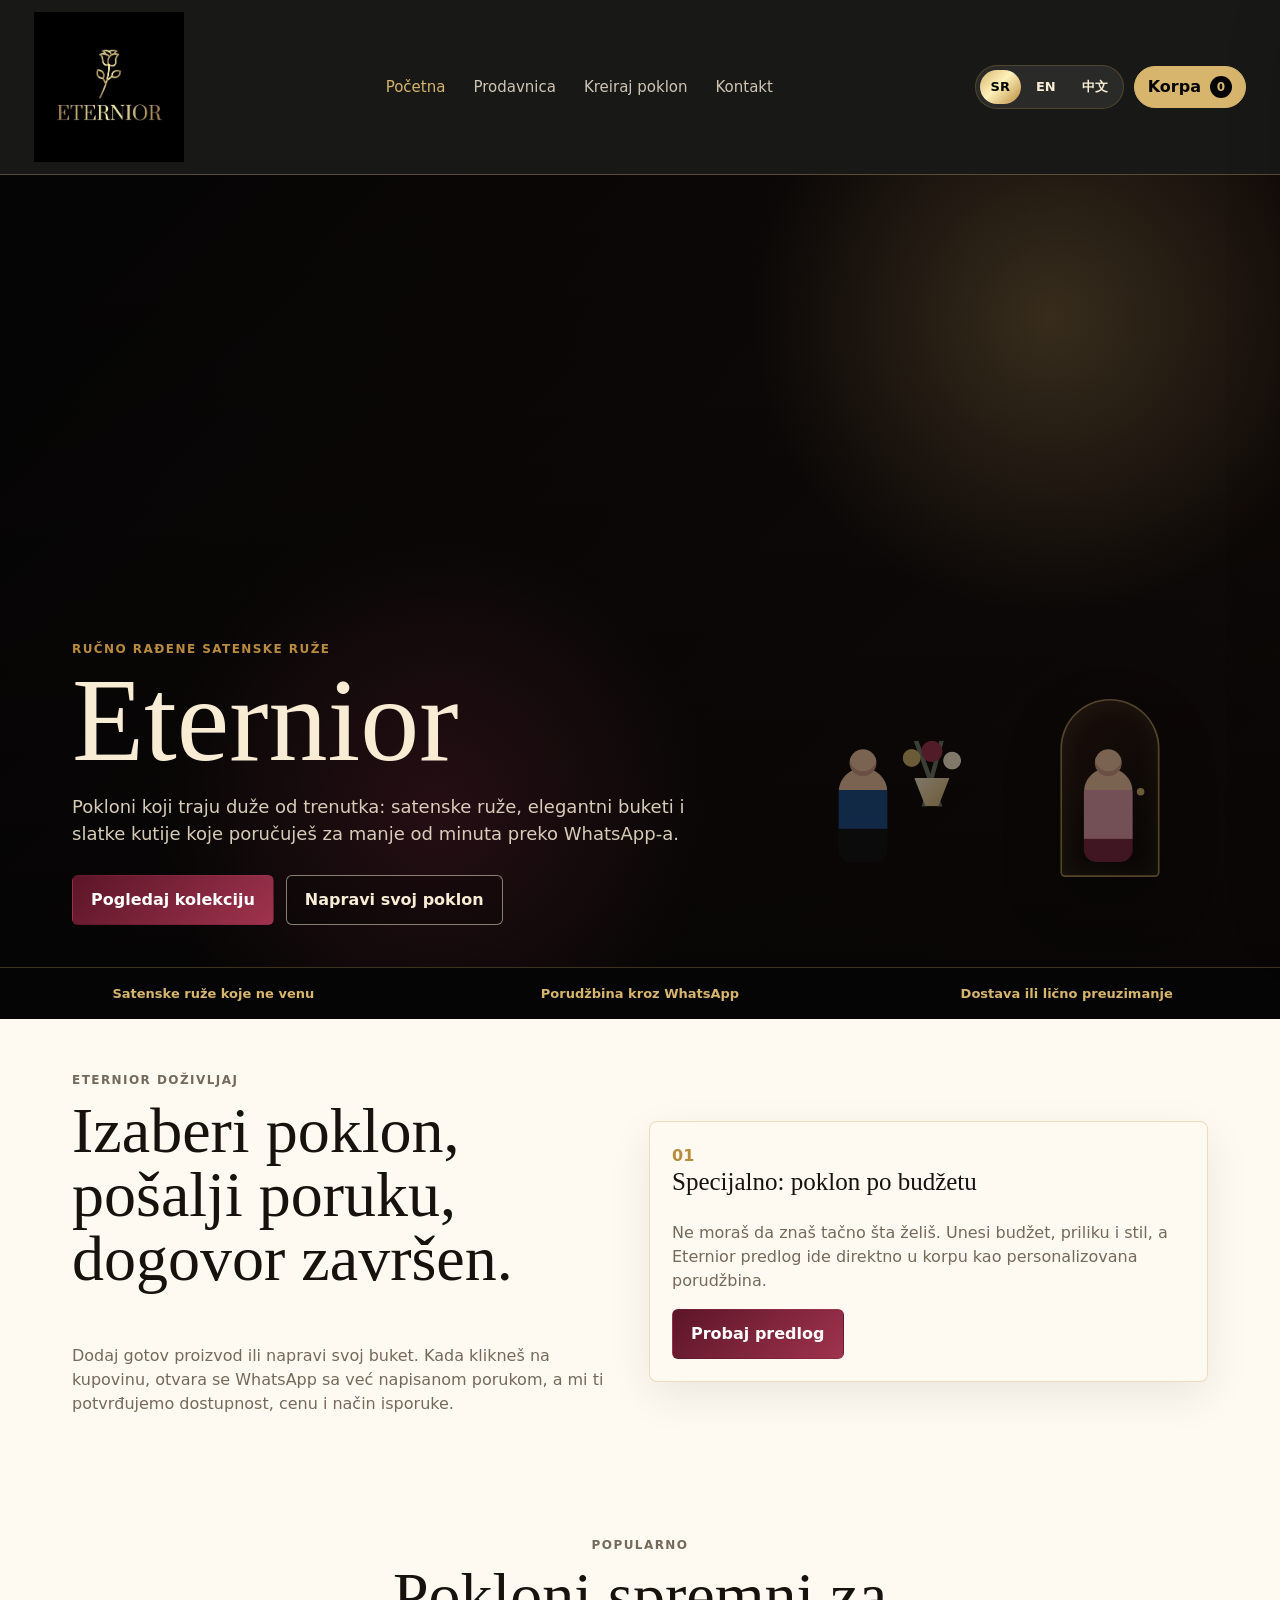
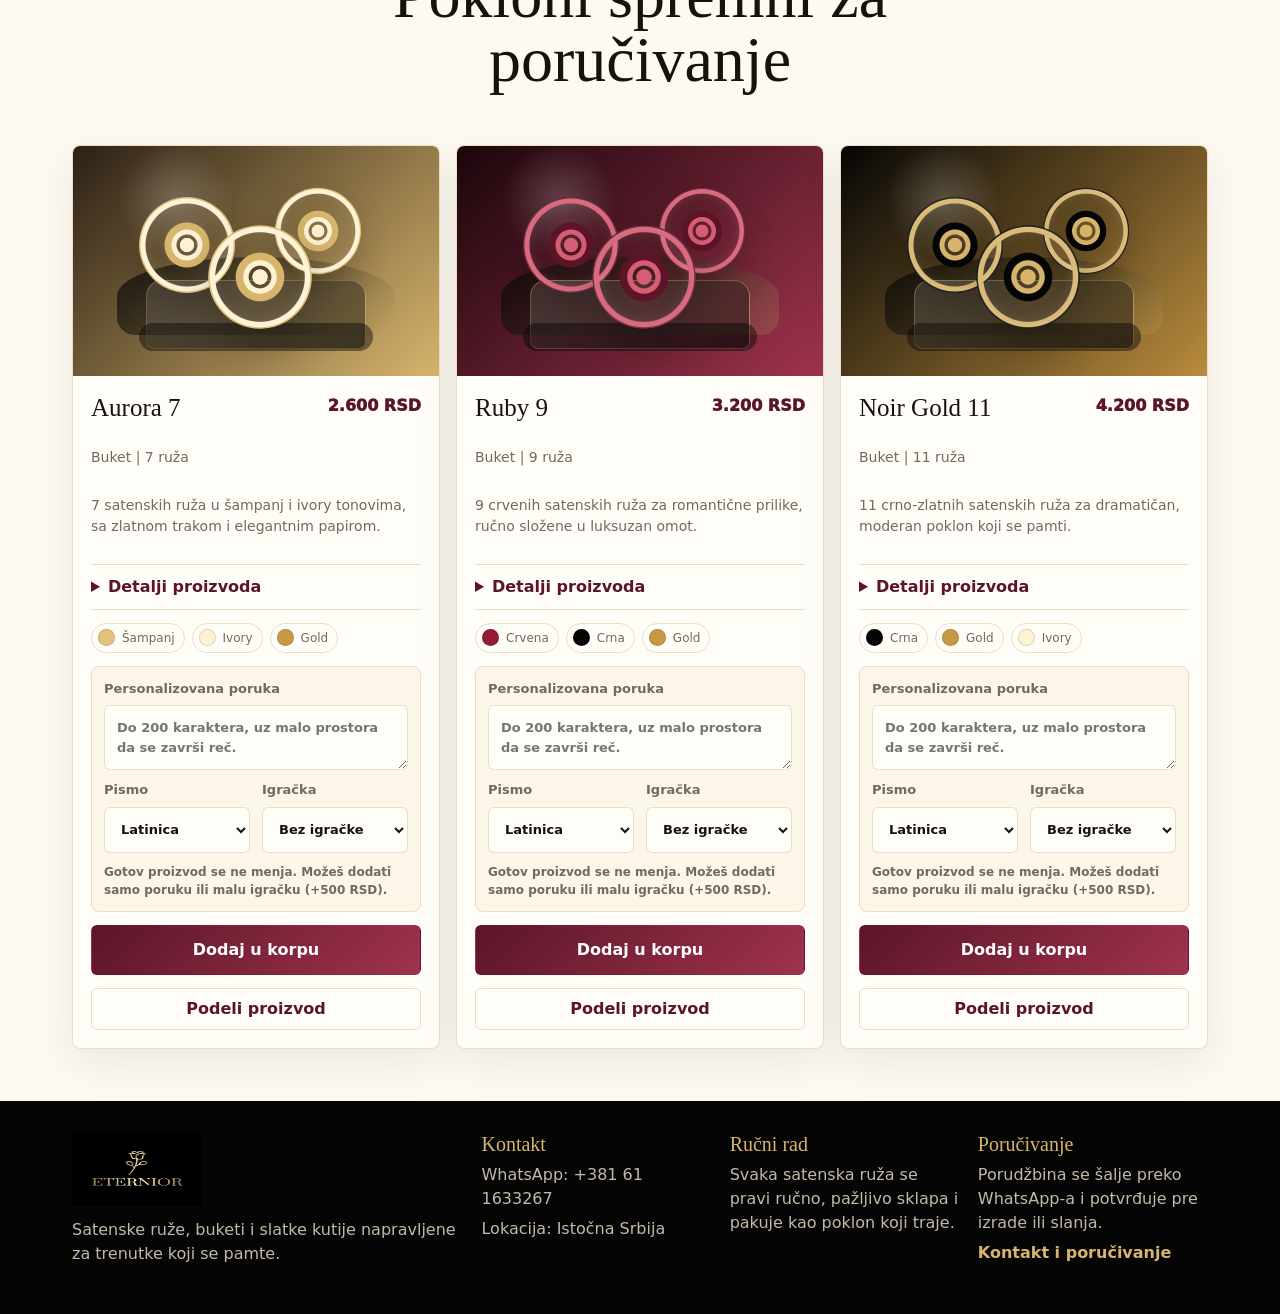
==== index.html @ 98f8d7fc "Add files via upload" ====
<!doctype html>
<html lang="sr">
  <head>
    <meta charset="UTF-8" />
    <meta name="viewport" content="width=device-width, initial-scale=1.0" />
    <title>Eternior | Satenske ruže i slatki poklon paketi</title>
    <meta
      name="description"
      content="Eternior prodavnica satenskih ruža, buketa i slatkih poklon kutija sa poručivanjem preko WhatsApp poruke."
    />
    <meta property="og:title" content="Eternior | Satenske ruže i slatki poklon paketi" />
    <meta property="og:description" content="Ručno rađene satenske ruže, buketi i slatke kutije iz Istočne Srbije." />
    <meta property="og:image" content="assets/eternior_logo.webp" />
    <meta property="og:type" content="website" />
    <link rel="stylesheet" href="styles.css" />
  </head>
  <body data-page="home">
    <header class="site-header">
      <a class="brand" href="index.html" aria-label="Eternior početna">
        <img src="assets/eternior_logo.webp" alt="Eternior logo" width="150" height="84" />
      </a>

      <button class="nav-toggle" type="button" data-nav-toggle aria-label="Otvori meni">
        <span></span><span></span><span></span>
      </button>

      <nav class="site-nav" data-nav>
        <a href="index.html" data-i18n="nav.home">Početna</a>
        <a href="shop.html" data-i18n="nav.shop">Prodavnica</a>
        <a href="custom.html" data-i18n="nav.custom">Kreiraj poklon</a>
        <a href="contact.html" data-i18n="nav.contact">Kontakt</a>
      </nav>

      <div class="header-actions">
        <div class="language-switcher" aria-label="Promena jezika">
          <button type="button" data-lang="sr" class="is-active">SR</button>
          <button type="button" data-lang="en">EN</button>
          <button type="button" data-lang="zh">中文</button>
        </div>
        <button class="cart-toggle" type="button" data-open-cart aria-label="Otvori korpu">
          <span data-i18n="cart.title">Korpa</span>
          <b data-cart-count>0</b>
        </button>
      </div>
    </header>

    <main>
      <section class="hero">
        <div class="hero-media" role="img" aria-label="Luksuzni buket satenskih ruža">
          <div class="gift-scene" aria-hidden="true">
            <span class="door"></span>
            <span class="boy"></span>
            <span class="girl"></span>
            <span class="gift-bouquet"></span>
            <span class="heart h1"></span>
            <span class="heart h2"></span>
          </div>
        </div>
        <div class="hero-content reveal">
          <p class="eyebrow" data-i18n="home.eyebrow">Ručno rađene satenske ruže</p>
          <h1 data-i18n="home.title">Eternior</h1>
          <p data-i18n="home.lead">
            Pokloni koji traju duže od trenutka: satenske ruže, elegantni buketi i slatke kutije
            koje poručujete za manje od minuta preko WhatsApp-a.
          </p>
          <div class="hero-actions">
            <a class="button button-primary" href="shop.html" data-i18n="home.shopCta">Pogledaj kolekciju</a>
            <a class="button button-outline" href="custom.html" data-i18n="home.customCta">Napravi svoj poklon</a>
          </div>
        </div>
      </section>

      <section class="signature-strip" aria-label="Eternior prednosti">
        <span data-i18n="strip.one">Satenske ruže koje ne venu</span>
        <span data-i18n="strip.two">Porudžbina kroz WhatsApp</span>
        <span data-i18n="strip.three">Dostava ili lično preuzimanje</span>
      </section>

      <section class="section-shell intro-grid">
        <div class="intro-copy reveal">
          <p class="eyebrow" data-i18n="home.promiseEyebrow">Eternior doživljaj</p>
          <h2 data-i18n="home.promiseTitle">Izaberi poklon, pošalji poruku, dogovor završen.</h2>
          <p data-i18n="home.promiseText">
            Dodaj gotov proizvod ili napravi svoj buket. Kada klikneš na kupovinu, otvara se
            WhatsApp sa već napisanom porukom, a mi ti potvrđujemo dostupnost, cenu i način isporuke.
          </p>
        </div>
        <div class="feature-card reveal">
          <span class="feature-number">01</span>
          <h3 data-i18n="home.featureTitle">Specijalno: poklon po budžetu</h3>
          <p data-i18n="home.featureText">
            Ne moraš da znaš tačno šta želiš. Unesi budžet, priliku i stil, a Eternior predlog
            ide direktno u korpu kao personalizovana porudžbina.
          </p>
          <a class="button button-primary" href="custom.html#concierge" data-i18n="home.featureCta">Probaj predlog</a>
        </div>
      </section>

      <section class="section-shell">
        <div class="section-heading reveal">
          <p class="eyebrow" data-i18n="home.previewEyebrow">Popularno</p>
          <h2 data-i18n="home.previewTitle">Pokloni spremni za poručivanje</h2>
        </div>
        <div class="product-grid compact" data-featured-products></div>
      </section>
    </main>

    <footer class="site-footer">
      <div>
        <img src="assets/eternior_logo.webp" alt="Eternior" width="130" height="73" loading="lazy" />
        <p data-i18n="footer.text">Satenske ruže, buketi i slatke kutije napravljene za trenutke koji se pamte.</p>
      </div>
      <div class="footer-columns">
        <div>
          <h3 data-i18n="footer.contactTitle">Kontakt</h3>
          <p>WhatsApp: +381 61 1633267</p>
          <p data-i18n="footer.location">Lokacija: Istočna Srbija</p>
        </div>
        <div>
          <h3 data-i18n="footer.handmadeTitle">Ručni rad</h3>
          <p data-i18n="footer.handmadeText">Svaka satenska ruža se pravi ručno, pažljivo sklapa i pakuje kao poklon koji traje.</p>
        </div>
        <div>
          <h3 data-i18n="footer.orderingTitle">Poručivanje</h3>
          <p data-i18n="footer.orderingText">Porudžbina se šalje preko WhatsApp-a i potvrđuje pre izrade ili slanja.</p>
          <a href="contact.html" data-i18n="footer.contact">Kontakt i poručivanje</a>
        </div>
      </div>
    </footer>

    <aside class="cart-panel" data-cart-panel aria-hidden="true"></aside>
    <div class="overlay" data-overlay></div>
    <script src="script.js"></script>
  </body>
</html>
---- styles.css ----
:root {
  --black: #050505;
  --ink: #17120d;
  --paper: #fffaf1;
  --cream: #f8ecd5;
  --champagne: #d7b56d;
  --gold: #b98b3d;
  --rose: #9f334d;
  --wine: #5c1528;
  --sage: #6f7b68;
  --muted: #74695b;
  --line: rgba(185, 139, 61, 0.28);
  --shadow: 0 22px 70px rgba(5, 5, 5, 0.22);
}

* {
  box-sizing: border-box;
}

html {
  scroll-behavior: smooth;
}

body {
  margin: 0;
  background: var(--paper);
  color: var(--ink);
  font-family: Inter, ui-sans-serif, system-ui, -apple-system, BlinkMacSystemFont, "Segoe UI", sans-serif;
  line-height: 1.5;
  overflow-x: hidden;
}

body.no-scroll {
  overflow: hidden;
}

img {
  max-width: 100%;
  display: block;
}

a {
  color: inherit;
  text-decoration: none;
}

button,
input,
select,
textarea {
  font: inherit;
}

button {
  cursor: pointer;
}

.site-header {
  position: sticky;
  top: 0;
  z-index: 30;
  display: grid;
  grid-template-columns: auto 44px;
  gap: 12px;
  align-items: center;
  padding: 10px 14px;
  border-bottom: 1px solid rgba(215, 181, 109, 0.34);
  background: rgba(5, 5, 5, 0.92);
  color: var(--cream);
  backdrop-filter: blur(16px);
  min-width: 0;
}

.brand img {
  width: 122px;
  height: auto;
}

.nav-toggle {
  display: grid;
  gap: 4px;
  justify-self: end;
  width: 44px;
  height: 44px;
  place-content: center;
  border: 1px solid rgba(215, 181, 109, 0.42);
  border-radius: 999px;
  background: transparent;
}

.nav-toggle span {
  width: 18px;
  height: 2px;
  border-radius: 999px;
  background: var(--champagne);
}

.site-nav,
.header-actions {
  display: none;
}

.site-nav.is-open,
.header-actions.is-open {
  display: flex;
  grid-column: 1 / -1;
}

.site-nav {
  flex-direction: column;
  gap: 4px;
  padding-top: 8px;
}

.site-nav a {
  padding: 12px 4px;
  color: rgba(248, 236, 213, 0.82);
  font-size: 15px;
}

.site-nav a[aria-current="page"] {
  color: var(--champagne);
}

.header-actions {
  flex-wrap: wrap;
  gap: 10px;
  align-items: center;
  min-width: 0;
}

.language-switcher,
.currency-toggle {
  display: inline-flex;
  gap: 4px;
  padding: 4px;
  border: 1px solid var(--line);
  border-radius: 999px;
  background: rgba(255, 250, 241, 0.08);
}

.language-switcher button,
.currency-toggle button,
.filter-box button {
  min-height: 34px;
  border: 0;
  border-radius: 999px;
  background: transparent;
  color: inherit;
  font-size: 13px;
  font-weight: 800;
}

.language-switcher button,
.currency-toggle button {
  padding: 0 11px;
}

.language-switcher button.is-active,
.currency-toggle button.is-active {
  background: linear-gradient(135deg, var(--champagne), #fff1ba 45%, var(--gold));
  color: var(--black);
}

.cart-toggle {
  display: inline-flex;
  align-items: center;
  gap: 9px;
  min-height: 42px;
  padding: 0 13px;
  border: 1px solid var(--champagne);
  border-radius: 999px;
  background: var(--champagne);
  color: var(--black);
  font-weight: 900;
}

.cart-toggle b {
  display: grid;
  min-width: 22px;
  height: 22px;
  place-items: center;
  border-radius: 50%;
  background: var(--black);
  color: var(--champagne);
  font-size: 12px;
}

.hero {
  position: relative;
  display: grid;
  min-height: 88vh;
  overflow: hidden;
  background: var(--black);
}

.hero-media {
  position: absolute;
  inset: 0;
  background:
    radial-gradient(circle at 82% 18%, rgba(215, 181, 109, 0.24), transparent 24%),
    radial-gradient(circle at 34% 80%, rgba(159, 51, 77, 0.22), transparent 26%),
    linear-gradient(180deg, rgba(5, 5, 5, 0.08), rgba(5, 5, 5, 0.78)),
    linear-gradient(135deg, #050505, #1b0f0b);
  background-position: center;
  background-size: cover;
  opacity: 0.88;
}

.gift-scene {
  position: absolute;
  right: clamp(18px, 8vw, 110px);
  bottom: clamp(54px, 10vh, 112px);
  width: min(440px, 82vw);
  height: 300px;
  opacity: 0.96;
}

.door {
  position: absolute;
  right: 22px;
  bottom: 0;
  width: 118px;
  height: 212px;
  border: 2px solid rgba(215, 181, 109, 0.72);
  border-radius: 64px 64px 6px 6px;
  background: linear-gradient(135deg, #2b1710, #050505);
  box-shadow: inset 0 0 28px rgba(215, 181, 109, 0.16), 0 26px 70px rgba(0, 0, 0, 0.45);
}

.door::after {
  content: "";
  position: absolute;
  right: 16px;
  top: 104px;
  width: 9px;
  height: 9px;
  border-radius: 50%;
  background: var(--champagne);
}

.boy,
.girl {
  position: absolute;
  bottom: 18px;
  width: 58px;
  height: 112px;
  border-radius: 32px 32px 16px 16px;
}

.boy {
  left: 36px;
  background: linear-gradient(#f4c7a2 0 26px, #1c4f8c 27px 72px, #111 73px);
  animation: boyWalk 10s ease-in-out infinite;
}

.girl {
  right: 54px;
  background: linear-gradient(#f4c7a2 0 26px, #e6a0ad 27px 84px, #7d2741 85px);
  animation: girlOpen 10s ease-in-out infinite;
}

.boy::before,
.girl::before {
  content: "";
  position: absolute;
  top: -22px;
  left: 13px;
  width: 32px;
  height: 32px;
  border-radius: 50%;
  background: #f4c7a2;
  box-shadow: inset 0 -6px 0 rgba(92, 21, 40, 0.22);
}

.gift-bouquet {
  position: absolute;
  left: 104px;
  bottom: 84px;
  width: 86px;
  height: 78px;
  transform-origin: bottom center;
  animation: bouquetGive 10s ease-in-out infinite;
}

.gift-bouquet::before {
  content: "";
  position: absolute;
  inset: 0;
  background:
    radial-gradient(circle at 22% 26%, #d7b56d 0 10px, transparent 11px),
    radial-gradient(circle at 50% 16%, #9f334d 0 12px, transparent 13px),
    radial-gradient(circle at 78% 30%, #fff2d4 0 10px, transparent 11px),
    linear-gradient(70deg, transparent 43%, #6f7b68 44% 48%, transparent 49%),
    linear-gradient(105deg, transparent 48%, #6f7b68 49% 53%, transparent 54%);
}

.gift-bouquet::after {
  content: "";
  position: absolute;
  left: 22px;
  bottom: 0;
  width: 42px;
  height: 34px;
  clip-path: polygon(0 0, 100% 0, 68% 100%, 32% 100%);
  background: linear-gradient(135deg, #fff2d4, #d7b56d);
}

.heart {
  position: absolute;
  width: 18px;
  height: 18px;
  background: var(--rose);
  transform: rotate(45deg);
  opacity: 0;
  animation: heartFloat 10s ease-in-out infinite;
}

.heart::before,
.heart::after {
  content: "";
  position: absolute;
  width: 18px;
  height: 18px;
  border-radius: 50%;
  background: inherit;
}

.heart::before {
  left: -9px;
}

.heart::after {
  top: -9px;
}

.heart.h1 {
  right: 126px;
  top: 62px;
}

.heart.h2 {
  right: 82px;
  top: 92px;
  animation-delay: 0.7s;
}

.hero-content {
  position: relative;
  z-index: 1;
  align-self: end;
  width: min(100%, 760px);
  padding: 120px 18px 42px;
  color: var(--cream);
  min-width: 0;
}

.eyebrow {
  margin: 0 0 10px;
  color: var(--gold);
  font-size: 12px;
  font-weight: 900;
  letter-spacing: 0.12em;
  text-transform: uppercase;
}

h1,
h2,
h3,
p {
  margin-top: 0;
}

h1,
h2,
h3 {
  font-family: Georgia, "Times New Roman", serif;
  font-weight: 500;
  letter-spacing: 0;
}

h1 {
  margin-bottom: 18px;
  font-size: clamp(46px, 15vw, 118px);
  line-height: 0.9;
}

h2 {
  font-size: clamp(32px, 10vw, 64px);
  line-height: 1;
}

h3 {
  font-size: 25px;
  line-height: 1.1;
}

.hero p:not(.eyebrow),
.page-hero p,
.intro-copy p,
.feature-card p,
.section-heading p,
.builder-card p,
.steps p,
.contact-card p {
  color: var(--muted);
}

.hero p:not(.eyebrow) {
  max-width: 650px;
  color: rgba(248, 236, 213, 0.86);
  font-size: 18px;
}

.hero-actions,
.toolbar {
  display: flex;
  flex-wrap: wrap;
  gap: 12px;
  align-items: center;
}

.hero-actions {
  margin-top: 28px;
}

.button {
  position: relative;
  isolation: isolate;
  display: inline-flex;
  align-items: center;
  justify-content: center;
  min-height: 48px;
  overflow: hidden;
  padding: 12px 18px;
  border: 1px solid transparent;
  border-radius: 6px;
  font-weight: 900;
  text-align: center;
  transition: transform 180ms ease, box-shadow 180ms ease, border-color 180ms ease;
}

.button::before {
  content: "";
  position: absolute;
  inset: -40% -70%;
  z-index: -1;
  background: linear-gradient(110deg, transparent 30%, rgba(255, 255, 255, 0.55), transparent 60%);
  transform: translateX(-60%) rotate(8deg);
  transition: transform 520ms ease;
}

.button:hover {
  transform: translateY(-2px);
  box-shadow: 0 16px 36px rgba(92, 21, 40, 0.24);
}

.button:hover::before {
  transform: translateX(60%) rotate(8deg);
}

.button-primary {
  background: linear-gradient(135deg, var(--wine), var(--rose));
  color: #fff;
}

.button-outline {
  border-color: rgba(248, 236, 213, 0.52);
  background: rgba(5, 5, 5, 0.18);
  color: var(--cream);
}

.button-outline.dark {
  border-color: var(--gold);
  background: transparent;
  color: var(--ink);
}

.signature-strip {
  display: grid;
  background: var(--black);
  color: var(--champagne);
}

.signature-strip span {
  padding: 16px 18px;
  border-top: 1px solid rgba(215, 181, 109, 0.26);
  text-align: center;
  font-size: 13px;
  font-weight: 800;
}

.section-shell {
  padding: 52px 18px;
}

.intro-grid,
.custom-grid,
.shop-layout,
.steps,
.contact-card {
  display: grid;
  gap: 18px;
}

.feature-card,
.builder-card,
.filter-box,
.steps article,
.contact-card {
  border: 1px solid var(--line);
  border-radius: 8px;
  background: rgba(255, 250, 241, 0.84);
  box-shadow: 0 14px 44px rgba(5, 5, 5, 0.08);
}

.feature-card,
.builder-card,
.steps article,
.contact-card {
  padding: 22px;
}

.feature-number,
.steps span {
  color: var(--gold);
  font-weight: 900;
}

.faq-list {
  display: grid;
  gap: 10px;
  max-width: 900px;
  margin: 0 auto;
}

.faq-list details {
  padding: 16px;
  border: 1px solid var(--line);
  border-radius: 8px;
  background: #fffdf8;
}

.faq-list summary {
  color: var(--wine);
  cursor: pointer;
  font-weight: 950;
}

.faq-list p {
  margin: 10px 0 0;
  color: var(--muted);
}

.section-heading {
  max-width: 720px;
  margin: 0 auto 28px;
  text-align: center;
}

.product-grid {
  display: grid;
  gap: 16px;
}

.product-card {
  overflow: hidden;
  border: 1px solid var(--line);
  border-radius: 8px;
  background: #fffdf8;
  box-shadow: 0 14px 44px rgba(5, 5, 5, 0.08);
}

.product-image {
  position: relative;
  min-height: 230px;
  overflow: hidden;
  background-color: var(--black);
}

.satin-visual {
  background:
    radial-gradient(circle at 28% 24%, rgba(255, 255, 255, 0.2), transparent 18%),
    linear-gradient(135deg, var(--visual-a), var(--visual-b));
}

.satin-visual::before,
.satin-visual::after {
  content: "";
  position: absolute;
  inset: auto 12% 18% 12%;
  height: 34%;
  border-radius: 50% 50% 18px 18px;
  background: linear-gradient(135deg, rgba(5, 5, 5, 0.72), rgba(215, 181, 109, 0.2));
}

.satin-visual::after {
  inset: auto 18% 11% 18%;
  height: 12%;
  border-radius: 999px;
  background: rgba(5, 5, 5, 0.44);
}

.satin-rose {
  position: absolute;
  z-index: 1;
  display: block;
  width: 96px;
  height: 96px;
  border-radius: 50%;
  background:
    radial-gradient(circle at center, var(--petal-light) 0 10%, transparent 11%),
    repeating-radial-gradient(circle at center, transparent 0 10px, var(--petal-light) 11px 15px, var(--petal-dark) 16px 22px, transparent 23px 31px);
  box-shadow: inset 0 0 18px rgba(255, 255, 255, 0.24), 0 18px 38px rgba(5, 5, 5, 0.24);
}

.satin-rose.r1 {
  top: 22%;
  left: 18%;
}

.satin-rose.r2 {
  top: 16%;
  right: 20%;
  transform: scale(0.9) rotate(16deg);
}

.satin-rose.r3 {
  top: 36%;
  left: 38%;
  transform: scale(1.08) rotate(-10deg);
}

.satin-box {
  position: absolute;
  z-index: 0;
  left: 20%;
  right: 20%;
  bottom: 12%;
  height: 30%;
  border: 1px solid rgba(215, 181, 109, 0.45);
  border-radius: 16px 16px 8px 8px;
  background: linear-gradient(135deg, rgba(255, 250, 241, 0.16), rgba(5, 5, 5, 0.45));
}

.visual-champagne { --visual-a: #2c2015; --visual-b: #d7b56d; --petal-light: #fff2d4; --petal-dark: #d7b56d; }
.visual-ruby { --visual-a: #1b060b; --visual-b: #9f334d; --petal-light: #d65d74; --petal-dark: #5c1528; }
.visual-noir { --visual-a: #050505; --visual-b: #b98b3d; --petal-light: #d7b56d; --petal-dark: #050505; }
.visual-blush { --visual-a: #4d2430; --visual-b: #f0b4c0; --petal-light: #ffd9df; --petal-dark: #c06b7d; }
.visual-blue { --visual-a: #07111f; --visual-b: #1c4f8c; --petal-light: #8bbbe8; --petal-dark: #143769; }
.visual-ivory { --visual-a: #2c2a24; --visual-b: #fff2d4; --petal-light: #fffaf1; --petal-dark: #d7c29d; }
.visual-sweet { --visual-a: #6a2d3e; --visual-b: #f8ecd5; --petal-light: #fff2d4; --petal-dark: #d7b56d; }
.visual-heart { --visual-a: #5c1528; --visual-b: #d7b56d; --petal-light: #e96278; --petal-dark: #8d1830; }
.visual-choco { --visual-a: #2b1710; --visual-b: #7b4a38; --petal-light: #fff2d4; --petal-dark: #9b6a4d; }
.visual-garden { --visual-a: #050505; --visual-b: #9f334d; --petal-light: #d7b56d; --petal-dark: #5c1528; }
.visual-teddy { --visual-a: #f0b4c0; --visual-b: #573326; --petal-light: #ffd9df; --petal-dark: #c06b7d; }
.visual-proposal { --visual-a: #5c1528; --visual-b: #b98b3d; --petal-light: #f3cc78; --petal-dark: #9f334d; }
.visual-pastel { --visual-a: #b9a4d8; --visual-b: #e6a0ad; --petal-light: #fff2d4; --petal-dark: #b9a4d8; }
.visual-candy { --visual-a: #e95588; --visual-b: #67a4d9; --petal-light: #f4cc4f; --petal-dark: #e95588; }
.visual-signature { --visual-a: #050505; --visual-b: #d7b56d; --petal-light: #fff2d4; --petal-dark: #9f334d; }

.product-body {
  display: grid;
  gap: 13px;
  padding: 18px;
}

.product-meta {
  display: flex;
  justify-content: space-between;
  gap: 14px;
  min-width: 0;
}

.product-meta p,
.product-description {
  color: var(--muted);
  font-size: 14px;
}

.product-meta h3,
.product-description,
.product-details,
.product-addons,
.cart-item,
.footer-columns {
  min-width: 0;
}

.product-details {
  border-top: 1px solid var(--line);
  border-bottom: 1px solid var(--line);
  padding: 10px 0;
}

.product-details summary {
  color: var(--wine);
  cursor: pointer;
  font-weight: 900;
}

.product-details ul {
  display: grid;
  gap: 7px;
  margin: 10px 0 0;
  padding-left: 18px;
  color: var(--muted);
  font-size: 13px;
}

.product-addons {
  display: grid;
  gap: 10px;
  padding: 12px;
  border: 1px solid rgba(185, 139, 61, 0.22);
  border-radius: 8px;
  background: rgba(248, 236, 213, 0.42);
}

.product-addons small,
label small {
  color: var(--muted);
  font-size: 12px;
  font-weight: 700;
}

.share-button {
  min-height: 42px;
  border: 1px solid var(--line);
  border-radius: 6px;
  background: transparent;
  color: var(--wine);
  font-weight: 900;
}

.price {
  color: var(--wine);
  font-weight: 950;
  white-space: nowrap;
}

.swatches {
  display: flex;
  flex-wrap: wrap;
  gap: 7px;
}

.swatch {
  display: inline-flex;
  align-items: center;
  gap: 7px;
  min-height: 29px;
  padding: 5px 9px 5px 6px;
  border: 1px solid var(--line);
  border-radius: 999px;
  color: var(--muted);
  font-size: 12px;
}

.swatch::before {
  content: "";
  width: 15px;
  height: 15px;
  border: 1px solid rgba(5, 5, 5, 0.13);
  border-radius: 50%;
  background: var(--swatch);
}

.page-hero {
  padding: 84px 18px 42px;
  background:
    radial-gradient(circle at top right, rgba(215, 181, 109, 0.18), transparent 34%),
    linear-gradient(135deg, #0a0908, #18100c);
  color: var(--cream);
}

.page-hero h1 {
  max-width: 930px;
  font-size: clamp(38px, 12vw, 82px);
}

.page-hero p {
  max-width: 720px;
  color: rgba(248, 236, 213, 0.78);
  font-size: 17px;
}

.toolbar {
  margin-top: 22px;
}

.rate-note {
  color: rgba(248, 236, 213, 0.76);
  font-size: 13px;
}

.filter-box {
  display: grid;
  position: sticky;
  top: 74px;
  z-index: 2;
  gap: 7px;
  padding: 12px;
}

.filter-box .eyebrow {
  display: none;
}

.filter-pills {
  display: flex;
  flex-wrap: wrap;
  gap: 7px;
}

.filter-box button {
  flex: 0 0 auto;
  padding: 0 12px;
  border: 1px solid var(--line);
  color: var(--ink);
}

.filter-box button.is-active {
  background: var(--black);
  color: var(--champagne);
}

.builder-card {
  display: grid;
  gap: 14px;
}

.builder-total {
  display: flex;
  justify-content: space-between;
  gap: 18px;
  padding: 14px;
  border: 1px solid var(--line);
  border-radius: 8px;
  background: var(--black);
  color: var(--champagne);
}

.builder-total strong {
  color: var(--cream);
}

.checkbox-line {
  display: flex;
  align-items: center;
  gap: 10px;
}

.checkbox-line input {
  width: 18px;
  min-height: 18px;
}

.sweets-grid {
  display: grid;
  grid-template-columns: repeat(2, minmax(0, 1fr));
  gap: 12px;
}

.field-row {
  display: grid;
  gap: 12px;
}

label {
  display: grid;
  gap: 7px;
  color: var(--muted);
  font-size: 13px;
  font-weight: 900;
}

input,
select,
textarea {
  width: 100%;
  border: 1px solid var(--line);
  border-radius: 6px;
  background: #fffdf8;
  color: var(--ink);
  outline: none;
}

input,
select {
  min-height: 46px;
  padding: 0 12px;
}

textarea {
  resize: vertical;
  padding: 12px;
}

input:focus,
select:focus,
textarea:focus {
  border-color: var(--gold);
  box-shadow: 0 0 0 3px rgba(185, 139, 61, 0.18);
}

.concierge {
  background:
    radial-gradient(circle at 80% 18%, rgba(215, 181, 109, 0.22), transparent 24%),
    radial-gradient(circle at 20% 85%, rgba(159, 51, 77, 0.16), transparent 26%),
    linear-gradient(rgba(255, 250, 241, 0.92), rgba(255, 250, 241, 0.92));
  background-position: center;
  background-size: cover;
}

.concierge form {
  display: grid;
  gap: 14px;
}

.suggestion {
  display: none;
  padding: 16px;
  border: 1px solid var(--line);
  border-radius: 8px;
  background: #fffdf8;
}

.suggestion.is-visible {
  display: grid;
  gap: 10px;
}

.cart-panel {
  position: fixed;
  z-index: 50;
  inset: 0 0 0 auto;
  display: grid;
  grid-template-rows: auto 1fr auto;
  width: min(440px, 100%);
  height: 100vh;
  padding: 18px;
  background: #fffdf8;
  box-shadow: var(--shadow);
  transform: translateX(105%);
  transition: transform 240ms ease;
}

.cart-panel.is-open {
  transform: translateX(0);
}

.cart-header {
  display: flex;
  justify-content: space-between;
  gap: 18px;
  padding-bottom: 16px;
  border-bottom: 1px solid var(--line);
}

.icon-button {
  display: grid;
  width: 42px;
  height: 42px;
  place-items: center;
  border: 1px solid var(--line);
  border-radius: 50%;
  background: transparent;
}

.cart-items {
  display: grid;
  align-content: start;
  gap: 12px;
  overflow: auto;
  padding: 16px 0;
}

.cart-item {
  display: grid;
  grid-template-columns: 1fr auto;
  gap: 10px;
  padding: 14px;
  border: 1px solid var(--line);
  border-radius: 8px;
  background: var(--paper);
}

.cart-item h3 {
  margin-bottom: 4px;
  font-size: 15px;
}

.cart-item p,
.empty-cart {
  margin-bottom: 0;
  color: var(--muted);
  font-size: 13px;
}

.quantity {
  display: flex;
  align-items: center;
  gap: 8px;
}

.quantity button {
  display: grid;
  width: 28px;
  height: 28px;
  place-items: center;
  border: 1px solid var(--line);
  border-radius: 50%;
  background: #fffdf8;
}

.checkout-form,
.cart-footer {
  display: grid;
  gap: 12px;
}

.cart-footer {
  padding-top: 14px;
  border-top: 1px solid var(--line);
}

.cart-total {
  display: flex;
  justify-content: space-between;
  color: var(--muted);
}

.cart-total strong {
  color: var(--ink);
}

.overlay {
  position: fixed;
  inset: 0;
  z-index: 45;
  background: rgba(5, 5, 5, 0.48);
  opacity: 0;
  pointer-events: none;
  transition: opacity 240ms ease;
}

.overlay.is-open {
  opacity: 1;
  pointer-events: auto;
}

.site-footer {
  display: grid;
  gap: 22px;
  padding: 32px 18px;
  background: var(--black);
  color: rgba(248, 236, 213, 0.78);
}

.site-footer img {
  width: 130px;
  margin-bottom: 12px;
}

.site-footer a {
  color: var(--champagne);
  font-weight: 900;
}

.footer-columns {
  display: grid;
  gap: 18px;
}

.footer-columns h3 {
  margin-bottom: 8px;
  color: var(--champagne);
  font-size: 20px;
}

.footer-columns p {
  margin-bottom: 6px;
}

.reveal {
  animation: revealUp 700ms ease both;
}

@keyframes revealUp {
  from {
    opacity: 0;
    transform: translateY(18px);
  }
  to {
    opacity: 1;
    transform: translateY(0);
  }
}

@keyframes boyWalk {
  0%, 12% {
    transform: translateX(0);
  }
  38%, 74% {
    transform: translateX(142px);
  }
  100% {
    transform: translateX(0);
  }
}

@keyframes girlOpen {
  0%, 30% {
    transform: translateX(34px);
    opacity: 0;
  }
  40%, 86% {
    transform: translateX(0);
    opacity: 1;
  }
  100% {
    transform: translateX(34px);
    opacity: 0;
  }
}

@keyframes bouquetGive {
  0%, 28% {
    transform: translateX(0) rotate(-12deg);
  }
  48%, 76% {
    transform: translateX(150px) rotate(6deg);
  }
  100% {
    transform: translateX(0) rotate(-12deg);
  }
}

@keyframes heartFloat {
  0%, 46% {
    opacity: 0;
    transform: translateY(18px) rotate(45deg) scale(0.6);
  }
  58%, 82% {
    opacity: 1;
  }
  100% {
    opacity: 0;
    transform: translateY(-64px) rotate(45deg) scale(1);
  }
}

@media (prefers-reduced-motion: reduce) {
  *,
  *::before,
  *::after {
    animation-duration: 0.01ms !important;
    animation-iteration-count: 1 !important;
    scroll-behavior: auto !important;
    transition-duration: 0.01ms !important;
  }
}

@media (max-width: 679px) {
  .gift-scene {
    right: -68px;
    bottom: 26px;
    opacity: 0.28;
    transform: scale(0.78);
    transform-origin: bottom right;
  }
}

@media (min-width: 680px) {
  .signature-strip,
  .product-grid.compact,
  .field-row,
  .steps {
    grid-template-columns: repeat(3, 1fr);
  }

  .field-row {
    grid-template-columns: 1fr 1fr;
  }

  .product-grid {
    grid-template-columns: repeat(2, minmax(0, 1fr));
  }

  .hero-content,
  .section-shell,
  .page-hero,
  .site-footer {
    padding-inline: clamp(28px, 6vw, 72px);
  }

  .gift-scene {
    opacity: 0.55;
    transform: scale(0.84);
    transform-origin: bottom right;
  }
}

@media (min-width: 980px) {
  .site-header {
    grid-template-columns: auto 1fr auto;
    padding: 12px 34px;
  }

  .brand img {
    width: 150px;
  }

  .nav-toggle {
    display: none;
  }

  .site-nav,
  .header-actions {
    display: flex;
  }

  .site-nav {
    flex-direction: row;
    justify-content: center;
    padding-top: 0;
  }

  .site-nav a {
    padding: 10px 12px;
  }

  .intro-grid,
  .custom-grid,
  .contact-card {
    grid-template-columns: 1fr 1fr;
    align-items: center;
  }

  .shop-layout {
    grid-template-columns: 220px 1fr;
    align-items: start;
  }

  .filter-box {
    display: grid;
    top: 92px;
    overflow: visible;
  }

  .filter-box .eyebrow {
    display: block;
  }

  .filter-box button {
    justify-content: start;
    text-align: left;
  }

  .product-grid {
    grid-template-columns: repeat(3, minmax(0, 1fr));
  }

  .site-footer {
    grid-template-columns: 0.8fr 1.5fr;
    align-items: start;
  }

  .footer-columns {
    grid-template-columns: repeat(3, minmax(0, 1fr));
  }
}
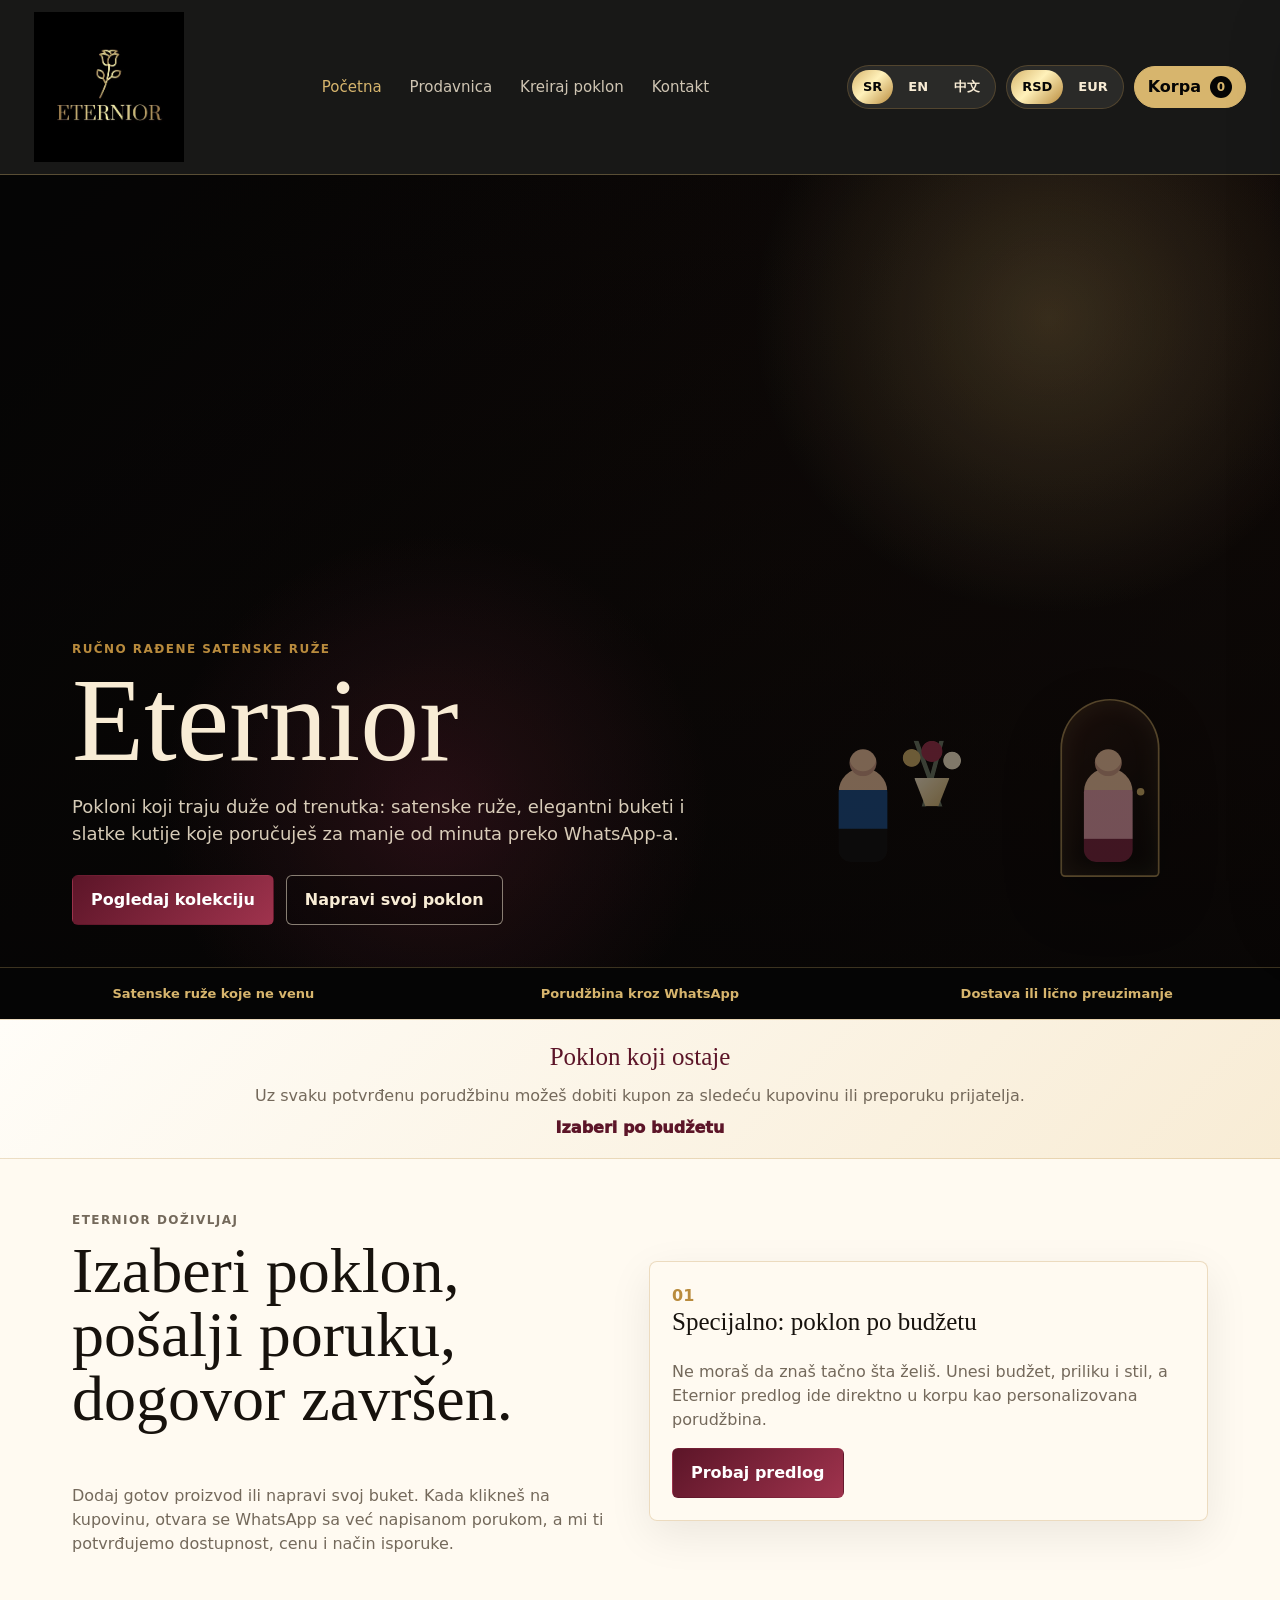
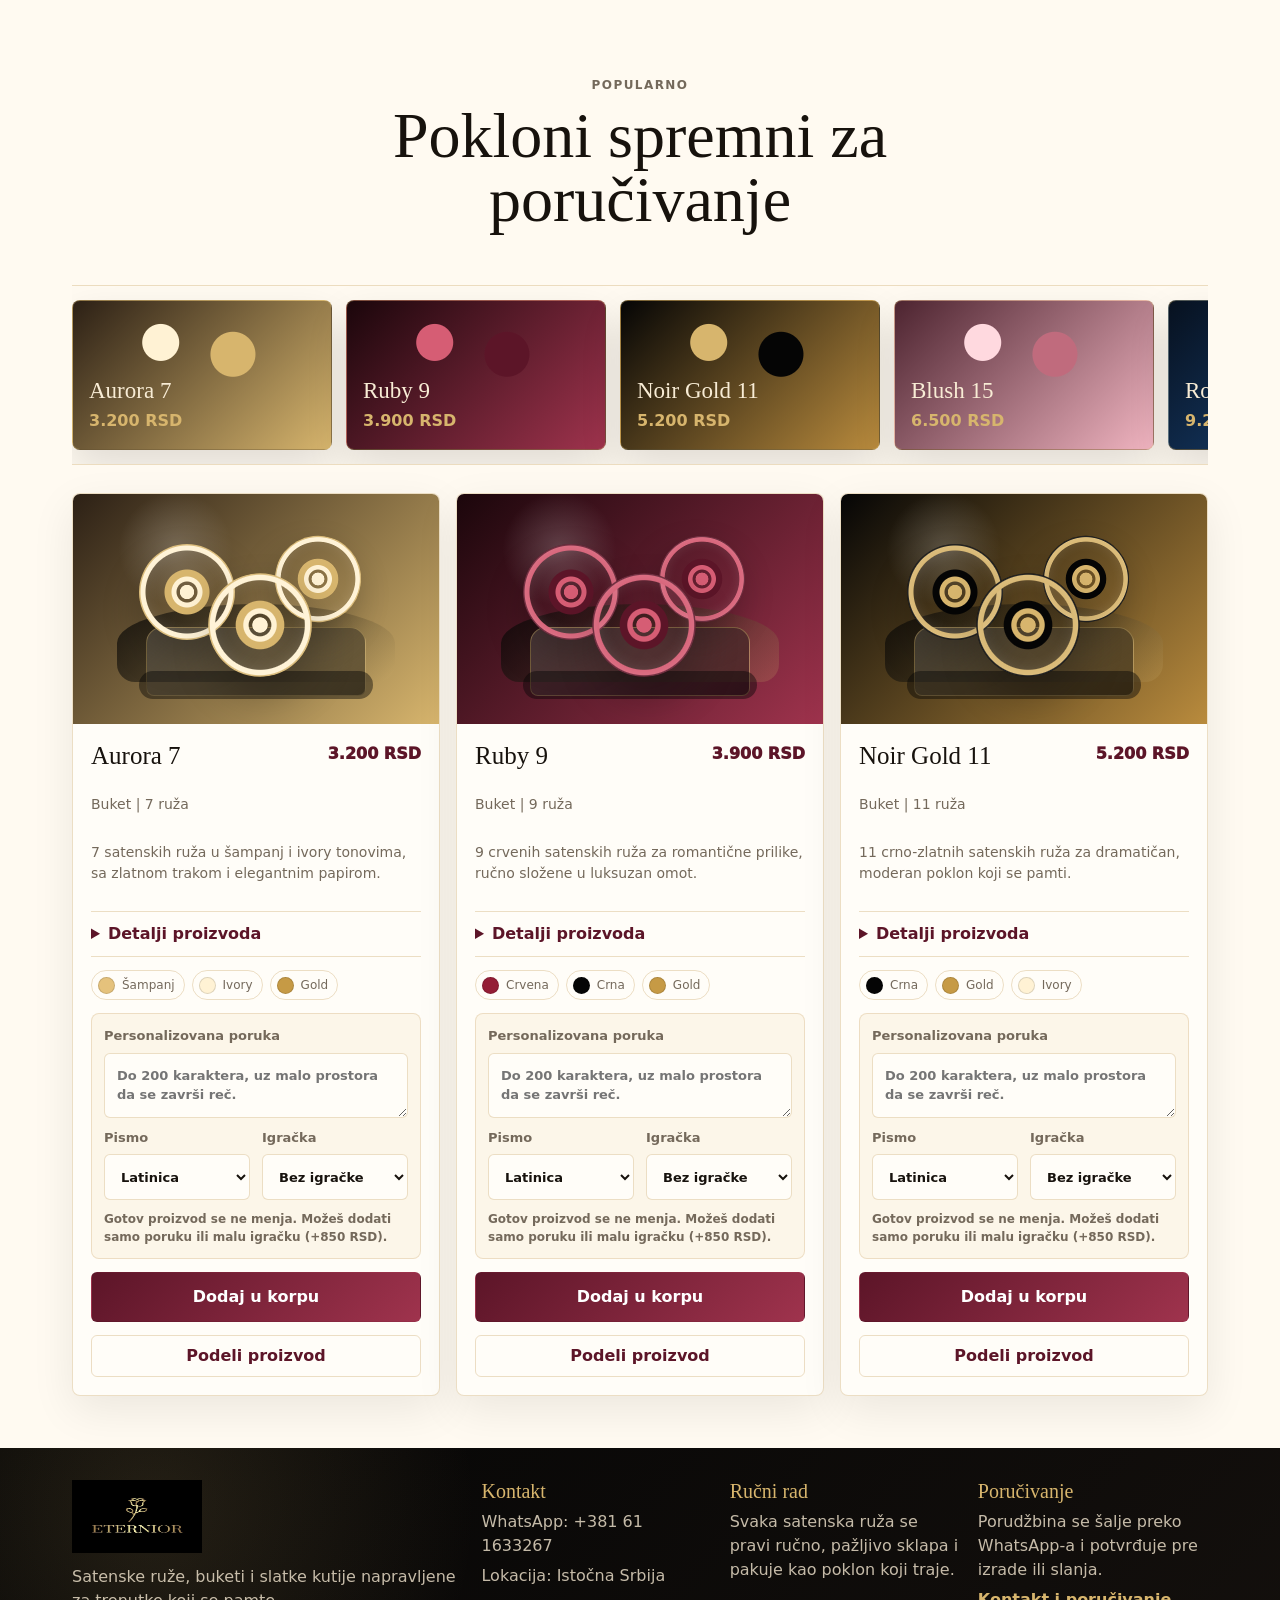
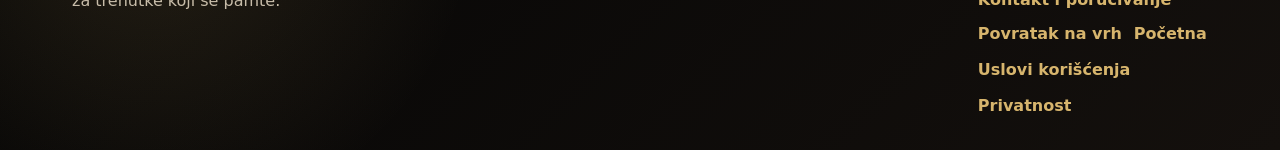
==== commit 152f8e9f: "Update website from Codex" ====
--- a/index.html
+++ b/index.html
@@ -15,7 +15,7 @@
     <link rel="stylesheet" href="styles.css" />
   </head>
   <body data-page="home">
-    <header class="site-header">
+    <header class="site-header" id="top">
       <a class="brand" href="index.html" aria-label="Eternior početna">
         <img src="assets/eternior_logo.webp" alt="Eternior logo" width="150" height="84" />
       </a>
@@ -36,6 +36,10 @@
           <button type="button" data-lang="sr" class="is-active">SR</button>
           <button type="button" data-lang="en">EN</button>
           <button type="button" data-lang="zh">中文</button>
+        </div>
+        <div class="currency-toggle compact" aria-label="Valuta">
+          <button type="button" data-currency="RSD" class="is-active">RSD</button>
+          <button type="button" data-currency="EUR">EUR</button>
         </div>
         <button class="cart-toggle" type="button" data-open-cart aria-label="Otvori korpu">
           <span data-i18n="cart.title">Korpa</span>
@@ -76,6 +80,12 @@
         <span data-i18n="strip.three">Dostava ili lično preuzimanje</span>
       </section>
 
+      <section class="sales-ribbon">
+        <strong>Poklon koji ostaje</strong>
+        <span>Uz svaku potvrđenu porudžbinu možeš dobiti kupon za sledeću kupovinu ili preporuku prijatelja.</span>
+        <a href="custom.html#concierge">Izaberi po budžetu</a>
+      </section>
+
       <section class="section-shell intro-grid">
         <div class="intro-copy reveal">
           <p class="eyebrow" data-i18n="home.promiseEyebrow">Eternior doživljaj</p>
@@ -101,6 +111,9 @@
           <p class="eyebrow" data-i18n="home.previewEyebrow">Popularno</p>
           <h2 data-i18n="home.previewTitle">Pokloni spremni za poručivanje</h2>
         </div>
+        <div class="auto-gallery" aria-label="Galerija gotovih Eternior proizvoda">
+          <div class="gallery-track" data-gallery-track></div>
+        </div>
         <div class="product-grid compact" data-featured-products></div>
       </section>
     </main>
@@ -124,6 +137,12 @@
           <h3 data-i18n="footer.orderingTitle">Poručivanje</h3>
           <p data-i18n="footer.orderingText">Porudžbina se šalje preko WhatsApp-a i potvrđuje pre izrade ili slanja.</p>
           <a href="contact.html" data-i18n="footer.contact">Kontakt i poručivanje</a>
+          <div class="footer-legal-links">
+            <a href="#top">Povratak na vrh</a>
+            <a href="index.html">Početna</a>
+            <a href="terms.html">Uslovi korišćenja</a>
+            <a href="privacy.html">Privatnost</a>
+          </div>
         </div>
       </div>
     </footer>
--- a/styles.css
+++ b/styles.css
@@ -490,6 +490,31 @@
   font-weight: 800;
 }
 
+.sales-ribbon {
+  display: grid;
+  gap: 8px;
+  padding: 18px;
+  border-block: 1px solid var(--line);
+  background: linear-gradient(135deg, #fffdf8, #f8ecd5);
+  text-align: center;
+}
+
+.sales-ribbon strong {
+  color: var(--wine);
+  font-family: Georgia, serif;
+  font-size: 25px;
+  font-weight: 500;
+}
+
+.sales-ribbon span {
+  color: var(--muted);
+}
+
+.sales-ribbon a {
+  color: var(--wine);
+  font-weight: 950;
+}
+
 .section-shell {
   padding: 52px 18px;
 }
@@ -549,6 +574,20 @@
 
 .faq-list p {
   margin: 10px 0 0;
+  color: var(--muted);
+}
+
+.legal-page {
+  max-width: 900px;
+  margin: 0 auto;
+}
+
+.legal-page h2 {
+  margin-top: 28px;
+  font-size: clamp(26px, 5vw, 42px);
+}
+
+.legal-page p {
   color: var(--muted);
 }
 
@@ -845,6 +884,56 @@
   color: var(--cream);
 }
 
+.builder-note,
+.color-note,
+.coupon-status {
+  margin: 0;
+  color: var(--muted);
+  font-size: 13px;
+}
+
+.color-picker-block,
+.coupon-box {
+  display: grid;
+  gap: 10px;
+  padding: 12px;
+  border: 1px solid rgba(185, 139, 61, 0.22);
+  border-radius: 8px;
+  background: rgba(248, 236, 213, 0.42);
+}
+
+.color-palette {
+  display: grid;
+  grid-template-columns: repeat(auto-fit, minmax(104px, 1fr));
+  gap: 8px;
+}
+
+.color-palette button {
+  display: flex;
+  align-items: center;
+  gap: 8px;
+  min-height: 38px;
+  border: 1px solid var(--line);
+  border-radius: 999px;
+  background: #fffdf8;
+  color: var(--ink);
+  font-size: 12px;
+  font-weight: 900;
+}
+
+.color-palette button span {
+  width: 18px;
+  height: 18px;
+  border: 1px solid rgba(5, 5, 5, 0.18);
+  border-radius: 50%;
+  background: var(--swatch);
+}
+
+.color-palette button.is-active {
+  border-color: var(--wine);
+  box-shadow: 0 0 0 3px rgba(92, 21, 40, 0.12);
+}
+
 .checkbox-line {
   display: flex;
   align-items: center;
@@ -931,6 +1020,45 @@
   gap: 10px;
 }
 
+.auto-gallery {
+  overflow: hidden;
+  margin: 0 0 28px;
+  border-block: 1px solid var(--line);
+  padding-block: 14px;
+}
+
+.gallery-track {
+  display: flex;
+  gap: 14px;
+  width: max-content;
+  animation: gallerySlide 34s linear infinite;
+}
+
+.gallery-item {
+  display: grid;
+  align-content: end;
+  width: min(260px, 72vw);
+  min-height: 150px;
+  padding: 16px;
+  border: 1px solid rgba(215, 181, 109, 0.34);
+  border-radius: 8px;
+  background:
+    radial-gradient(circle at 34% 28%, var(--petal-light) 0 18px, transparent 19px),
+    radial-gradient(circle at 62% 36%, var(--petal-dark) 0 22px, transparent 23px),
+    linear-gradient(135deg, var(--visual-a), var(--visual-b));
+  color: var(--cream);
+  box-shadow: 0 18px 42px rgba(5, 5, 5, 0.12);
+}
+
+.gallery-item span {
+  font-family: Georgia, serif;
+  font-size: 23px;
+}
+
+.gallery-item strong {
+  color: var(--champagne);
+}
+
 .cart-panel {
   position: fixed;
   z-index: 50;
@@ -1054,7 +1182,9 @@
   display: grid;
   gap: 22px;
   padding: 32px 18px;
-  background: var(--black);
+  background:
+    radial-gradient(circle at 12% 20%, rgba(215, 181, 109, 0.14), transparent 28%),
+    linear-gradient(135deg, #050505, #14100d);
   color: rgba(248, 236, 213, 0.78);
 }
 
@@ -1083,6 +1213,13 @@
   margin-bottom: 6px;
 }
 
+.footer-legal-links {
+  display: flex;
+  flex-wrap: wrap;
+  gap: 12px;
+  margin-top: 10px;
+}
+
 .reveal {
   animation: revealUp 700ms ease both;
 }
@@ -1148,6 +1285,15 @@
   100% {
     opacity: 0;
     transform: translateY(-64px) rotate(45deg) scale(1);
+  }
+}
+
+@keyframes gallerySlide {
+  from {
+    transform: translateX(0);
+  }
+  to {
+    transform: translateX(-50%);
   }
 }
 
@@ -1271,3 +1417,150 @@
     grid-template-columns: repeat(3, minmax(0, 1fr));
   }
 }
+
+@media (max-width: 979px) {
+  .site-header {
+    grid-template-columns: minmax(0, 1fr) 44px;
+  }
+
+  .brand img {
+    width: clamp(96px, 30vw, 132px);
+  }
+
+  .site-nav.is-open,
+  .header-actions.is-open {
+    width: 100%;
+  }
+
+  .site-nav.is-open {
+    display: grid;
+  }
+
+  .header-actions.is-open {
+    display: grid;
+    grid-template-columns: 1fr;
+  }
+
+  .language-switcher {
+    width: 100%;
+    justify-content: space-between;
+  }
+
+  .language-switcher button {
+    flex: 1;
+  }
+
+  .cart-toggle {
+    width: 100%;
+    justify-content: center;
+  }
+
+  .shop-layout,
+  .custom-grid,
+  .intro-grid,
+  .contact-card {
+    grid-template-columns: 1fr;
+  }
+
+  .filter-box {
+    position: static;
+  }
+}
+
+@media (max-width: 779px) {
+  .product-grid,
+  .product-grid.compact,
+  .steps,
+  .signature-strip {
+    grid-template-columns: 1fr;
+  }
+
+  .section-shell,
+  .page-hero {
+    padding: 44px 14px;
+  }
+
+  .hero {
+    min-height: 82vh;
+  }
+
+  .hero-content {
+    padding: 112px 14px 36px;
+  }
+
+  .hero-actions,
+  .toolbar {
+    display: grid;
+  }
+
+  .button,
+  .share-button {
+    width: 100%;
+  }
+
+  .product-card {
+    border-radius: 6px;
+  }
+
+  .product-image {
+    min-height: 210px;
+  }
+
+  .product-meta {
+    display: grid;
+  }
+
+  .price {
+    white-space: normal;
+  }
+
+  .field-row,
+  .sweets-grid {
+    grid-template-columns: 1fr;
+  }
+
+  .cart-panel {
+    width: 100%;
+  }
+}
+
+@media (max-width: 460px) {
+  h1 {
+    font-size: clamp(38px, 18vw, 68px);
+  }
+
+  h2 {
+    font-size: clamp(28px, 12vw, 44px);
+  }
+
+  .site-header {
+    padding: 9px 10px;
+  }
+
+  .section-shell,
+  .page-hero {
+    padding-inline: 12px;
+  }
+
+  .product-body,
+  .builder-card,
+  .feature-card,
+  .steps article,
+  .contact-card,
+  .filter-box {
+    padding: 14px;
+  }
+
+  .product-addons {
+    padding: 10px;
+  }
+
+  .satin-rose {
+    width: 78px;
+    height: 78px;
+  }
+
+  .cart-panel {
+    padding: 12px;
+  }
+}
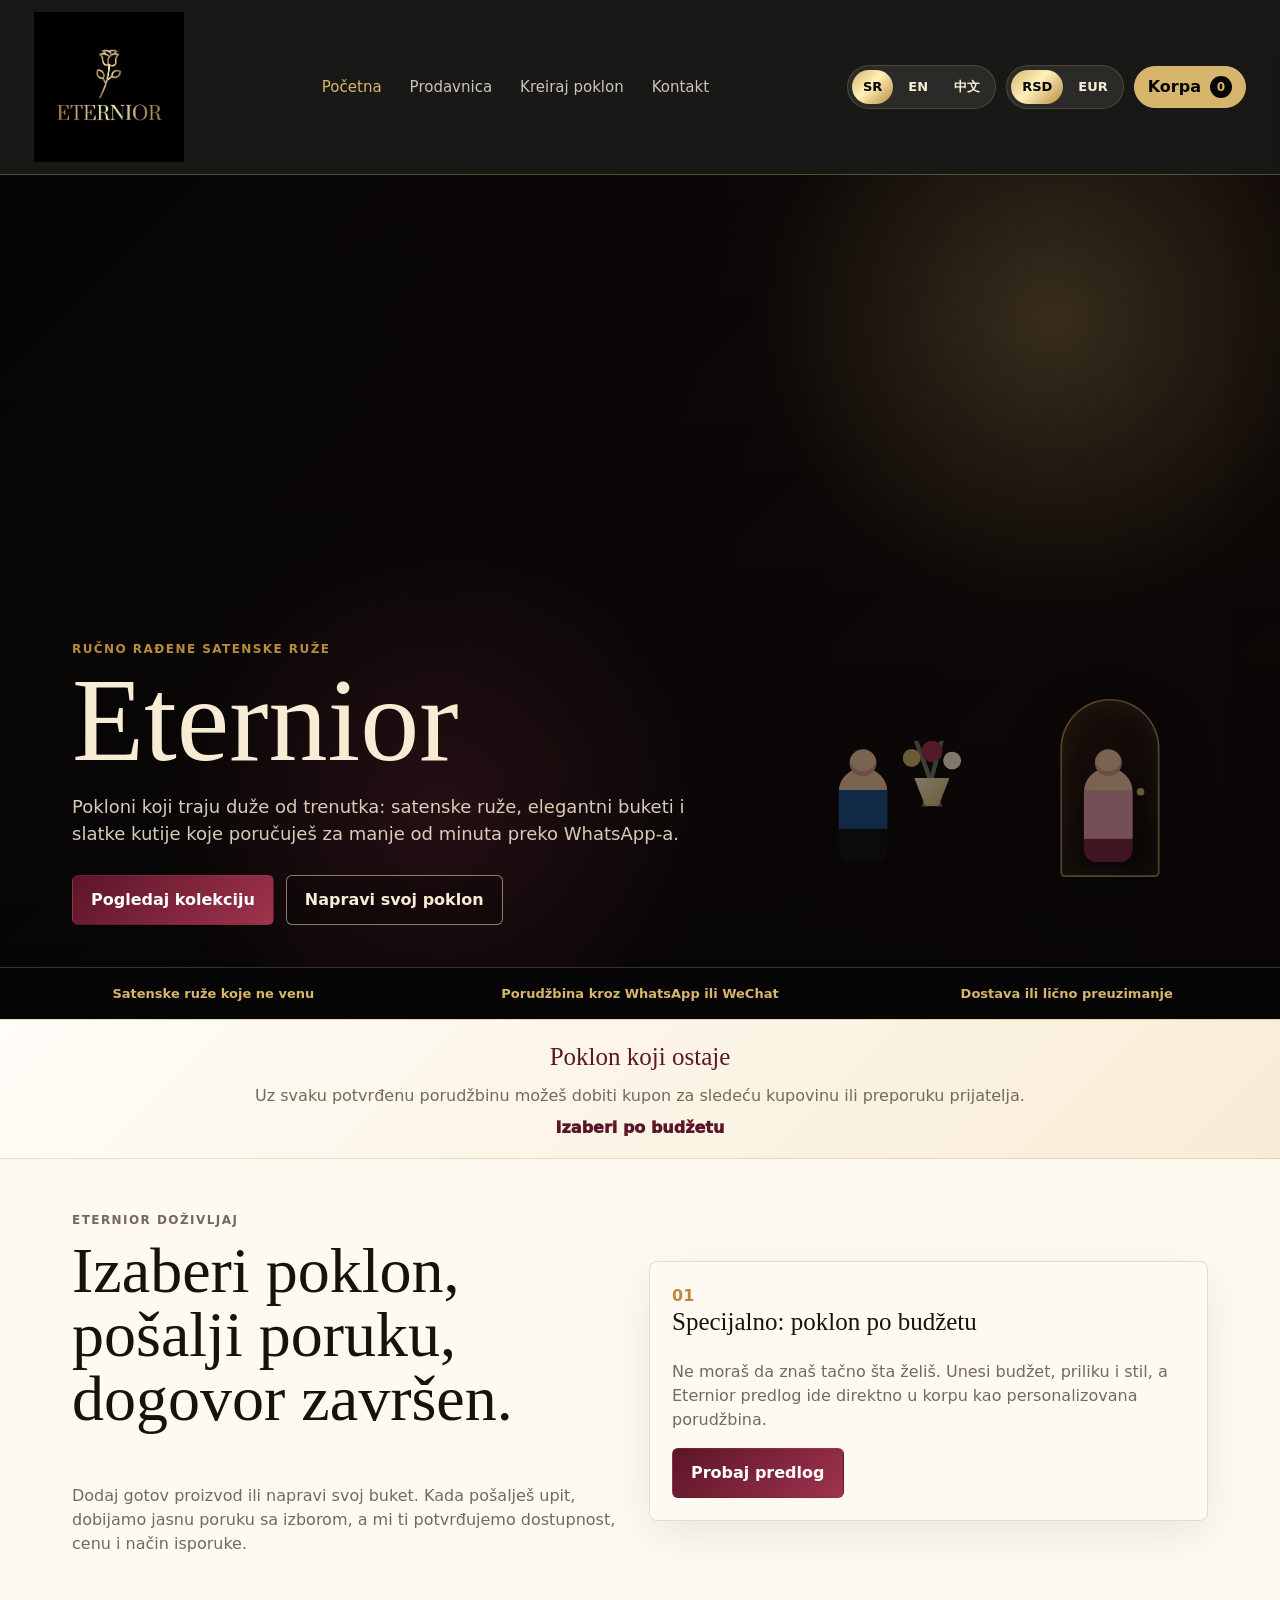
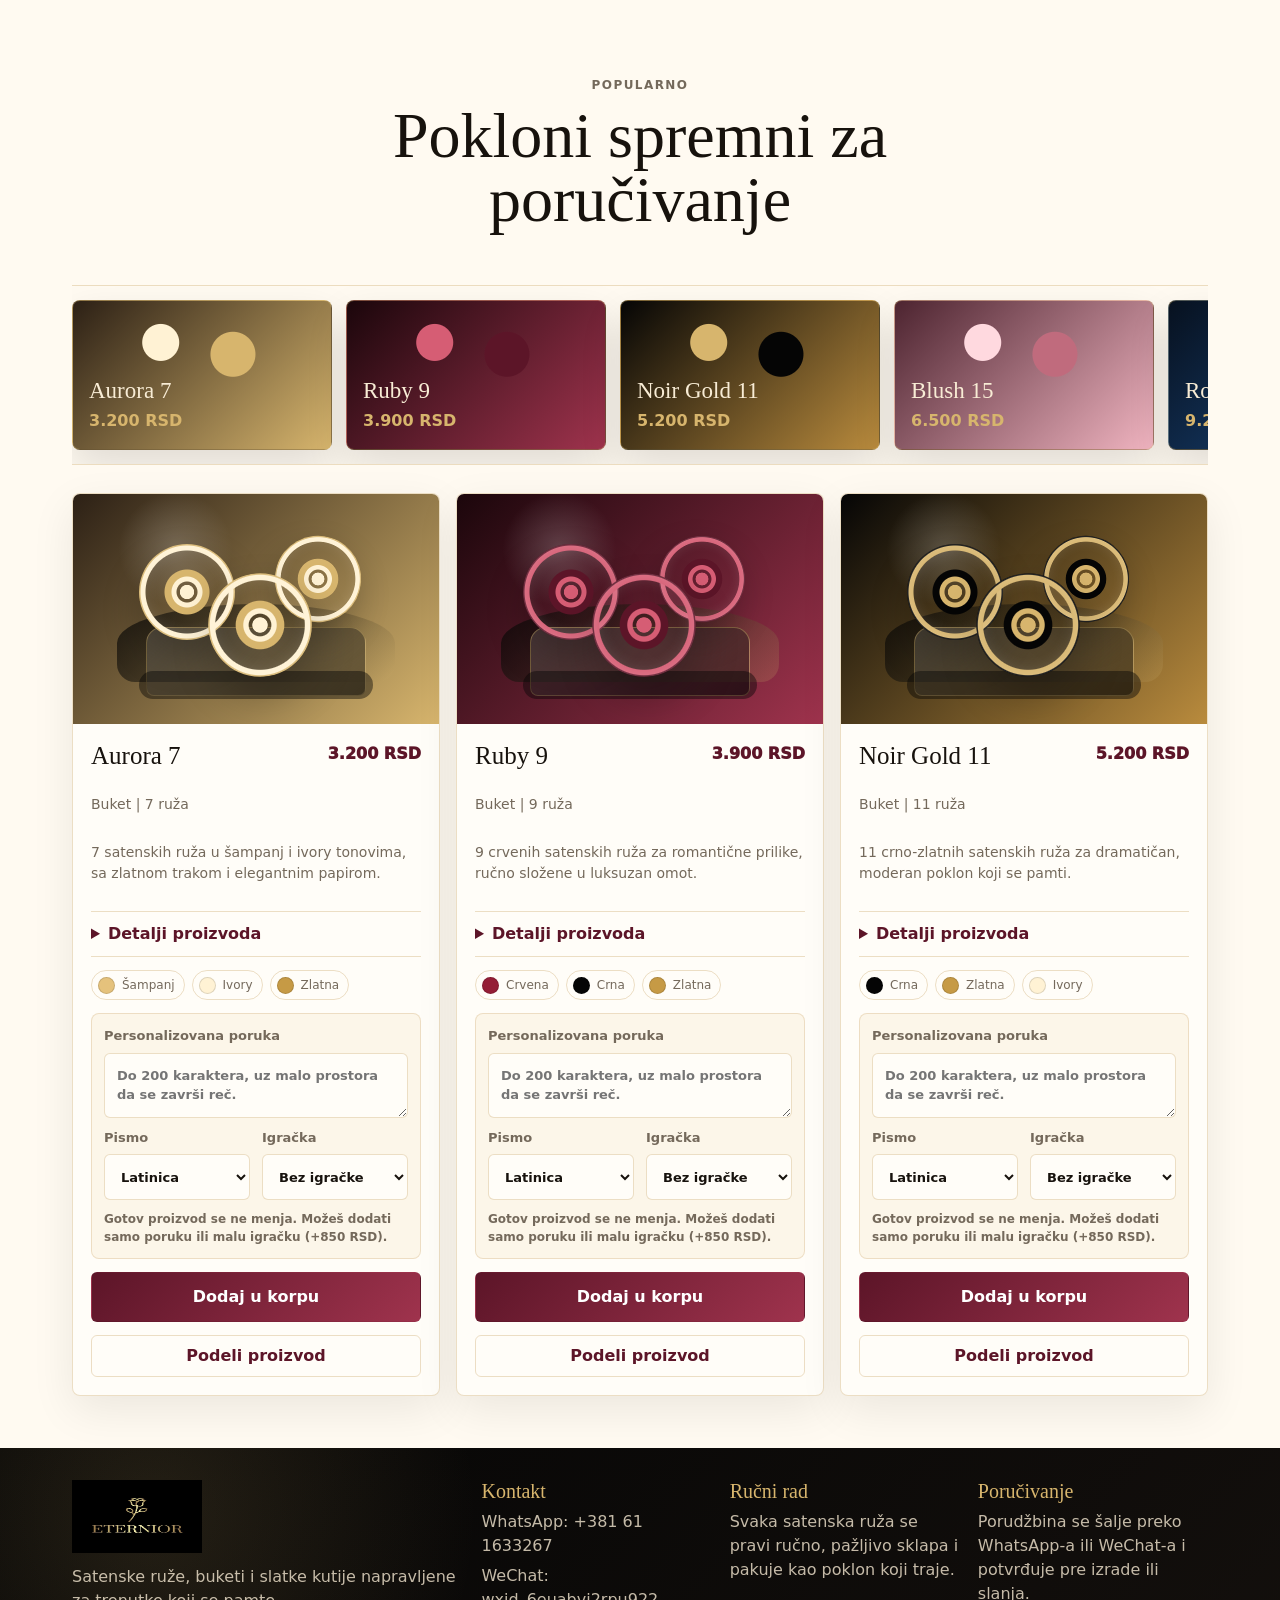
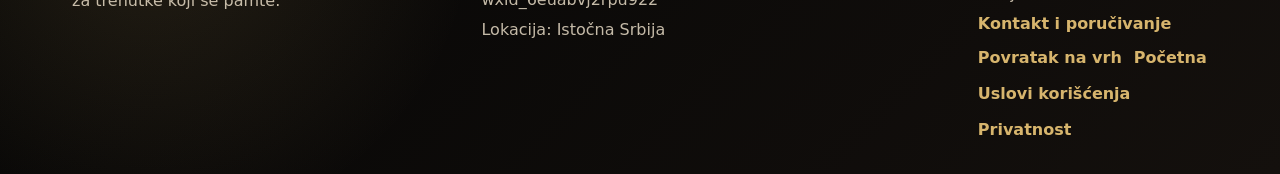
==== commit 57803ab9: "New changes" ====
--- a/index.html
+++ b/index.html
@@ -81,9 +81,9 @@
       </section>
 
       <section class="sales-ribbon">
-        <strong>Poklon koji ostaje</strong>
-        <span>Uz svaku potvrđenu porudžbinu možeš dobiti kupon za sledeću kupovinu ili preporuku prijatelja.</span>
-        <a href="custom.html#concierge">Izaberi po budžetu</a>
+        <strong data-i18n="home.salesTitle">Poklon koji ostaje</strong>
+        <span data-i18n="home.salesText">Uz svaku potvrđenu porudžbinu možeš dobiti kupon za sledeću kupovinu ili preporuku prijatelja.</span>
+        <a href="custom.html#concierge" data-i18n="home.salesCta">Izaberi po budžetu</a>
       </section>
 
       <section class="section-shell intro-grid">
@@ -127,6 +127,7 @@
         <div>
           <h3 data-i18n="footer.contactTitle">Kontakt</h3>
           <p>WhatsApp: +381 61 1633267</p>
+          <p>WeChat: wxid_6euabvj2rpu922</p>
           <p data-i18n="footer.location">Lokacija: Istočna Srbija</p>
         </div>
         <div>
@@ -138,10 +139,10 @@
           <p data-i18n="footer.orderingText">Porudžbina se šalje preko WhatsApp-a i potvrđuje pre izrade ili slanja.</p>
           <a href="contact.html" data-i18n="footer.contact">Kontakt i poručivanje</a>
           <div class="footer-legal-links">
-            <a href="#top">Povratak na vrh</a>
-            <a href="index.html">Početna</a>
-            <a href="terms.html">Uslovi korišćenja</a>
-            <a href="privacy.html">Privatnost</a>
+            <a href="#top" data-i18n="footer.top">Povratak na vrh</a>
+            <a href="index.html" data-i18n="footer.home">Početna</a>
+            <a href="terms.html" data-i18n="footer.terms">Uslovi korišćenja</a>
+            <a href="privacy.html" data-i18n="footer.privacy">Privatnost</a>
           </div>
         </div>
       </div>
--- a/styles.css
+++ b/styles.css
@@ -28,6 +28,14 @@
   font-family: Inter, ui-sans-serif, system-ui, -apple-system, BlinkMacSystemFont, "Segoe UI", sans-serif;
   line-height: 1.5;
   overflow-x: hidden;
+}
+
+body,
+button,
+input,
+select,
+textarea {
+  overflow-wrap: anywhere;
 }
 
 body.no-scroll {
@@ -968,6 +976,7 @@
 select,
 textarea {
   width: 100%;
+  min-width: 0;
   border: 1px solid var(--line);
   border-radius: 6px;
   background: #fffdf8;
@@ -1064,11 +1073,13 @@
   z-index: 50;
   inset: 0 0 0 auto;
   display: grid;
-  grid-template-rows: auto 1fr auto;
-  width: min(440px, 100%);
-  height: 100vh;
-  padding: 18px;
-  background: #fffdf8;
+  grid-template-rows: auto minmax(0, 1fr) auto;
+  width: min(480px, 100%);
+  height: 100dvh;
+  padding: 14px;
+  background:
+    radial-gradient(circle at 85% 0%, rgba(215, 181, 109, 0.16), transparent 34%),
+    #fffdf8;
   box-shadow: var(--shadow);
   transform: translateX(105%);
   transition: transform 240ms ease;
@@ -1082,8 +1093,12 @@
   display: flex;
   justify-content: space-between;
   gap: 18px;
-  padding-bottom: 16px;
+  padding: 8px 2px 14px;
   border-bottom: 1px solid var(--line);
+}
+
+.cart-header h2 {
+  font-size: clamp(30px, 8vw, 42px);
 }
 
 .icon-button {
@@ -1101,22 +1116,39 @@
   align-content: start;
   gap: 12px;
   overflow: auto;
-  padding: 16px 0;
+  padding: 14px 0;
+  min-height: 0;
+}
+
+.cart-section-title {
+  margin: 0;
+  color: var(--gold);
+  font-size: 11px;
+  font-weight: 950;
+  letter-spacing: 0;
+  text-transform: uppercase;
 }
 
 .cart-item {
   display: grid;
   grid-template-columns: 1fr auto;
-  gap: 10px;
-  padding: 14px;
+  gap: 14px;
+  padding: 16px;
   border: 1px solid var(--line);
   border-radius: 8px;
-  background: var(--paper);
+  background: rgba(255, 253, 248, 0.94);
+  box-shadow: 0 10px 28px rgba(5, 5, 5, 0.06);
+}
+
+.cart-item-copy {
+  min-width: 0;
 }
 
 .cart-item h3 {
-  margin-bottom: 4px;
-  font-size: 15px;
+  margin-bottom: 8px;
+  color: var(--wine);
+  font-size: 16px;
+  line-height: 1.2;
 }
 
 .cart-item p,
@@ -1126,10 +1158,50 @@
   font-size: 13px;
 }
 
+.cart-short-detail,
+.cart-unit-price {
+  line-height: 1.45;
+}
+
+.cart-unit-price {
+  margin-top: 8px;
+  color: var(--ink);
+  font-weight: 900;
+}
+
+.cart-item-details {
+  padding: 10px;
+  border: 1px solid rgba(185, 139, 61, 0.2);
+  border-radius: 8px;
+  background: rgba(248, 236, 213, 0.35);
+}
+
+.cart-item-details summary {
+  color: var(--wine);
+  cursor: pointer;
+  font-size: 13px;
+  font-weight: 950;
+}
+
+.cart-item-details ul {
+  display: grid;
+  gap: 6px;
+  margin: 8px 0 0;
+  padding-left: 18px;
+  color: var(--muted);
+  font-size: 13px;
+  line-height: 1.4;
+}
+
 .quantity {
   display: flex;
   align-items: center;
+  align-self: start;
   gap: 8px;
+  padding: 4px;
+  border: 1px solid rgba(185, 139, 61, 0.2);
+  border-radius: 999px;
+  background: #fffdf8;
 }
 
 .quantity button {
@@ -1148,19 +1220,70 @@
   gap: 12px;
 }
 
+.checkout-section {
+  display: grid;
+  gap: 10px;
+  padding: 12px;
+  border: 1px solid rgba(185, 139, 61, 0.22);
+  border-radius: 8px;
+  background: rgba(255, 253, 248, 0.9);
+}
+
+.delivery-fields {
+  display: grid;
+  gap: 10px;
+  padding: 12px;
+  border: 1px solid rgba(185, 139, 61, 0.22);
+  border-radius: 8px;
+  background: rgba(248, 236, 213, 0.35);
+}
+
+.phone-row {
+  display: grid;
+  grid-template-columns: minmax(116px, 0.42fr) minmax(0, 1fr);
+  gap: 10px;
+}
+
 .cart-footer {
-  padding-top: 14px;
+  padding-top: 12px;
   border-top: 1px solid var(--line);
+  overflow: auto;
+  max-height: 52dvh;
+  background: linear-gradient(180deg, rgba(255, 253, 248, 0.88), #fffdf8 18%);
 }
 
 .cart-total {
   display: flex;
   justify-content: space-between;
+  align-items: center;
+  padding: 12px;
+  border: 1px solid var(--line);
+  border-radius: 8px;
+  background: var(--black);
   color: var(--muted);
 }
 
 .cart-total strong {
-  color: var(--ink);
+  color: var(--cream);
+  font-size: 18px;
+}
+
+.cart-total span {
+  color: rgba(248, 236, 213, 0.78);
+}
+
+.coupon-status:not(:empty) {
+  padding: 10px 12px;
+  border: 1px solid rgba(159, 51, 77, 0.28);
+  border-radius: 8px;
+  background: rgba(159, 51, 77, 0.08);
+  color: var(--wine);
+  font-weight: 900;
+}
+
+.is-invalid {
+  border-color: var(--rose) !important;
+  box-shadow: 0 0 0 3px rgba(159, 51, 77, 0.16) !important;
 }
 
 .overlay {
@@ -1220,6 +1343,14 @@
   margin-top: 10px;
 }
 
+.compact-footer {
+  align-items: center;
+}
+
+.compact-footer .footer-legal-links {
+  justify-content: flex-start;
+}
+
 .reveal {
   animation: revealUp 700ms ease both;
 }
@@ -1498,6 +1629,21 @@
     width: 100%;
   }
 
+  .sales-ribbon {
+    text-align: left;
+  }
+
+  .filter-pills {
+    display: grid;
+    grid-template-columns: repeat(2, minmax(0, 1fr));
+  }
+
+  .filter-box button,
+  .language-switcher button,
+  .currency-toggle button {
+    white-space: normal;
+  }
+
   .product-card {
     border-radius: 6px;
   }
@@ -1510,8 +1656,26 @@
     display: grid;
   }
 
+  .cart-item,
+  .cart-total,
+  .builder-total {
+    display: grid;
+  }
+
+  .cart-item {
+    grid-template-columns: 1fr;
+  }
+
+  .quantity {
+    justify-self: start;
+  }
+
   .price {
     white-space: normal;
+  }
+
+  .swatch {
+    max-width: 100%;
   }
 
   .field-row,
@@ -1555,6 +1719,10 @@
     padding: 10px;
   }
 
+  .filter-pills {
+    grid-template-columns: 1fr;
+  }
+
   .satin-rose {
     width: 78px;
     height: 78px;
@@ -1563,4 +1731,47 @@
   .cart-panel {
     padding: 12px;
   }
-}
+
+  .cart-header {
+    padding-bottom: 10px;
+  }
+
+  .cart-header h2 {
+    font-size: 30px;
+  }
+
+  .cart-items {
+    gap: 10px;
+    padding: 10px 0;
+  }
+
+  .cart-item {
+    padding: 12px;
+  }
+
+  .cart-footer {
+    max-height: 54dvh;
+    padding-top: 10px;
+  }
+
+  .checkout-form {
+    gap: 9px;
+  }
+
+  .checkout-section,
+  .delivery-fields {
+    padding: 10px;
+  }
+
+  .phone-row {
+    grid-template-columns: 1fr;
+  }
+
+  .cart-footer .button {
+    min-height: 52px;
+  }
+
+  .cart-item-details {
+    padding: 9px;
+  }
+}
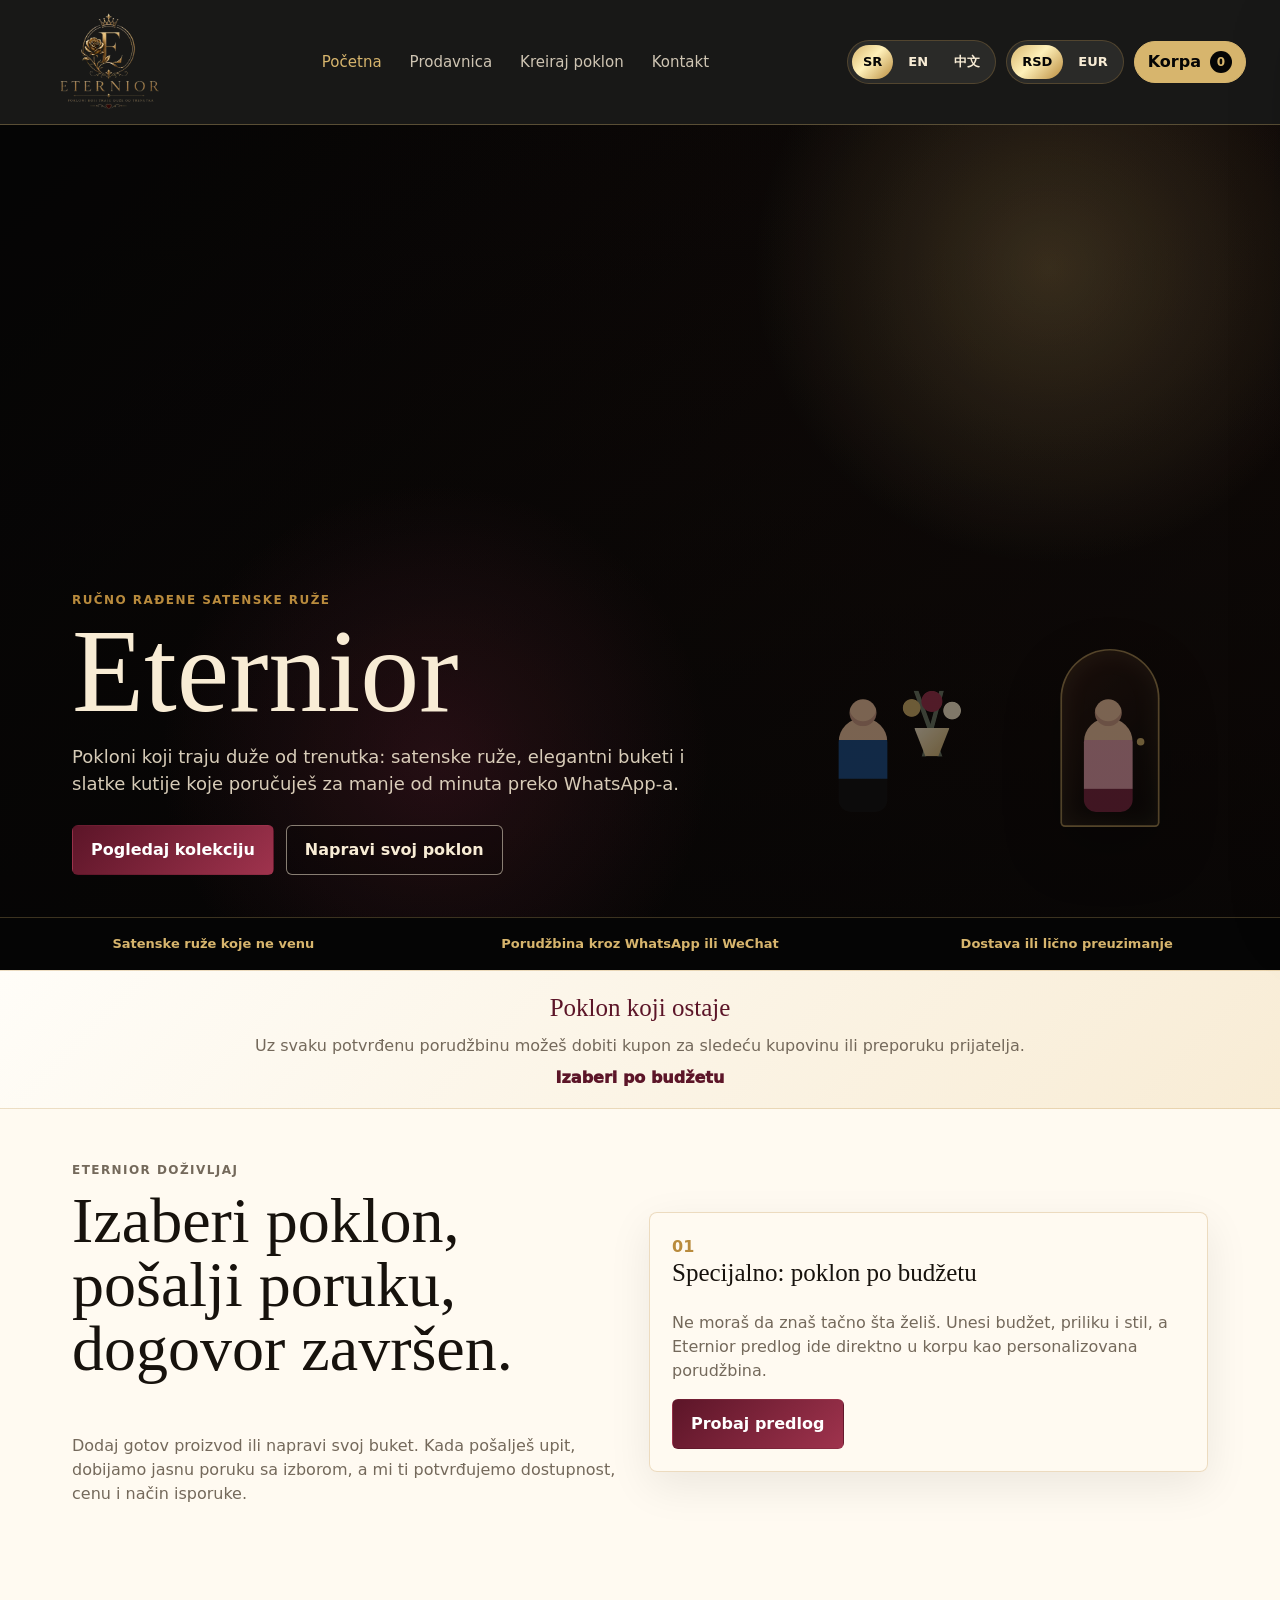
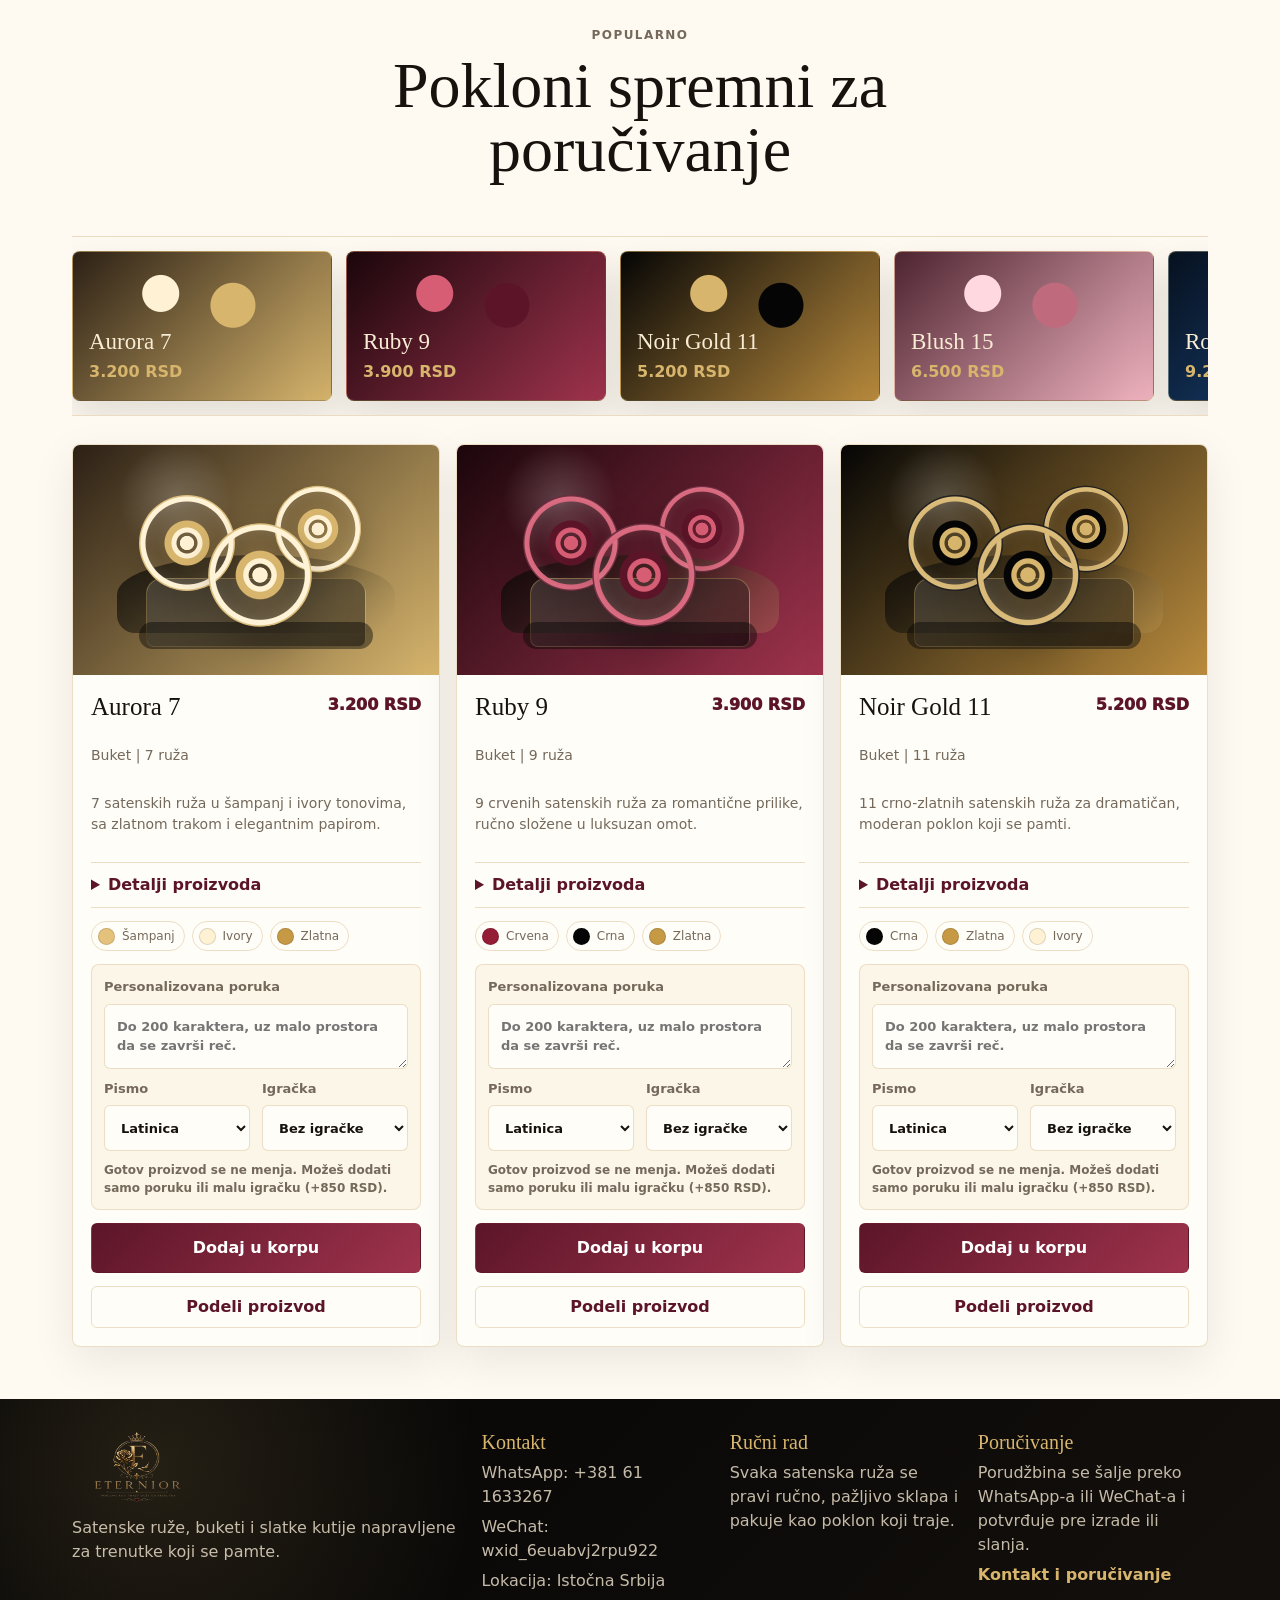
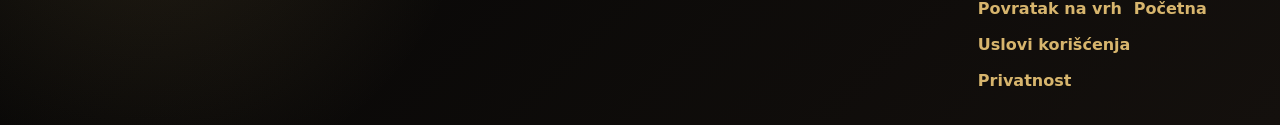
==== commit 71e32def: "New changes" ====
--- a/index.html
+++ b/index.html
@@ -10,14 +10,14 @@
     />
     <meta property="og:title" content="Eternior | Satenske ruže i slatki poklon paketi" />
     <meta property="og:description" content="Ručno rađene satenske ruže, buketi i slatke kutije iz Istočne Srbije." />
-    <meta property="og:image" content="assets/eternior_logo.webp" />
+    <meta property="og:image" content="assets/image_2026-06-07_164222432-removebg-preview.png" />
     <meta property="og:type" content="website" />
     <link rel="stylesheet" href="styles.css" />
   </head>
   <body data-page="home">
     <header class="site-header" id="top">
       <a class="brand" href="index.html" aria-label="Eternior početna">
-        <img src="assets/eternior_logo.webp" alt="Eternior logo" width="150" height="84" />
+        <img src="assets/image_2026-06-07_164222432-removebg-preview.png" alt="Eternior logo" width="150" height="84" />
       </a>
 
       <button class="nav-toggle" type="button" data-nav-toggle aria-label="Otvori meni">
@@ -120,7 +120,7 @@
 
     <footer class="site-footer">
       <div>
-        <img src="assets/eternior_logo.webp" alt="Eternior" width="130" height="73" loading="lazy" />
+        <img src="assets/image_2026-06-07_164222432-removebg-preview.png" alt="Eternior" width="130" height="73" loading="lazy" />
         <p data-i18n="footer.text">Satenske ruže, buketi i slatke kutije napravljene za trenutke koji se pamte.</p>
       </div>
       <div class="footer-columns">
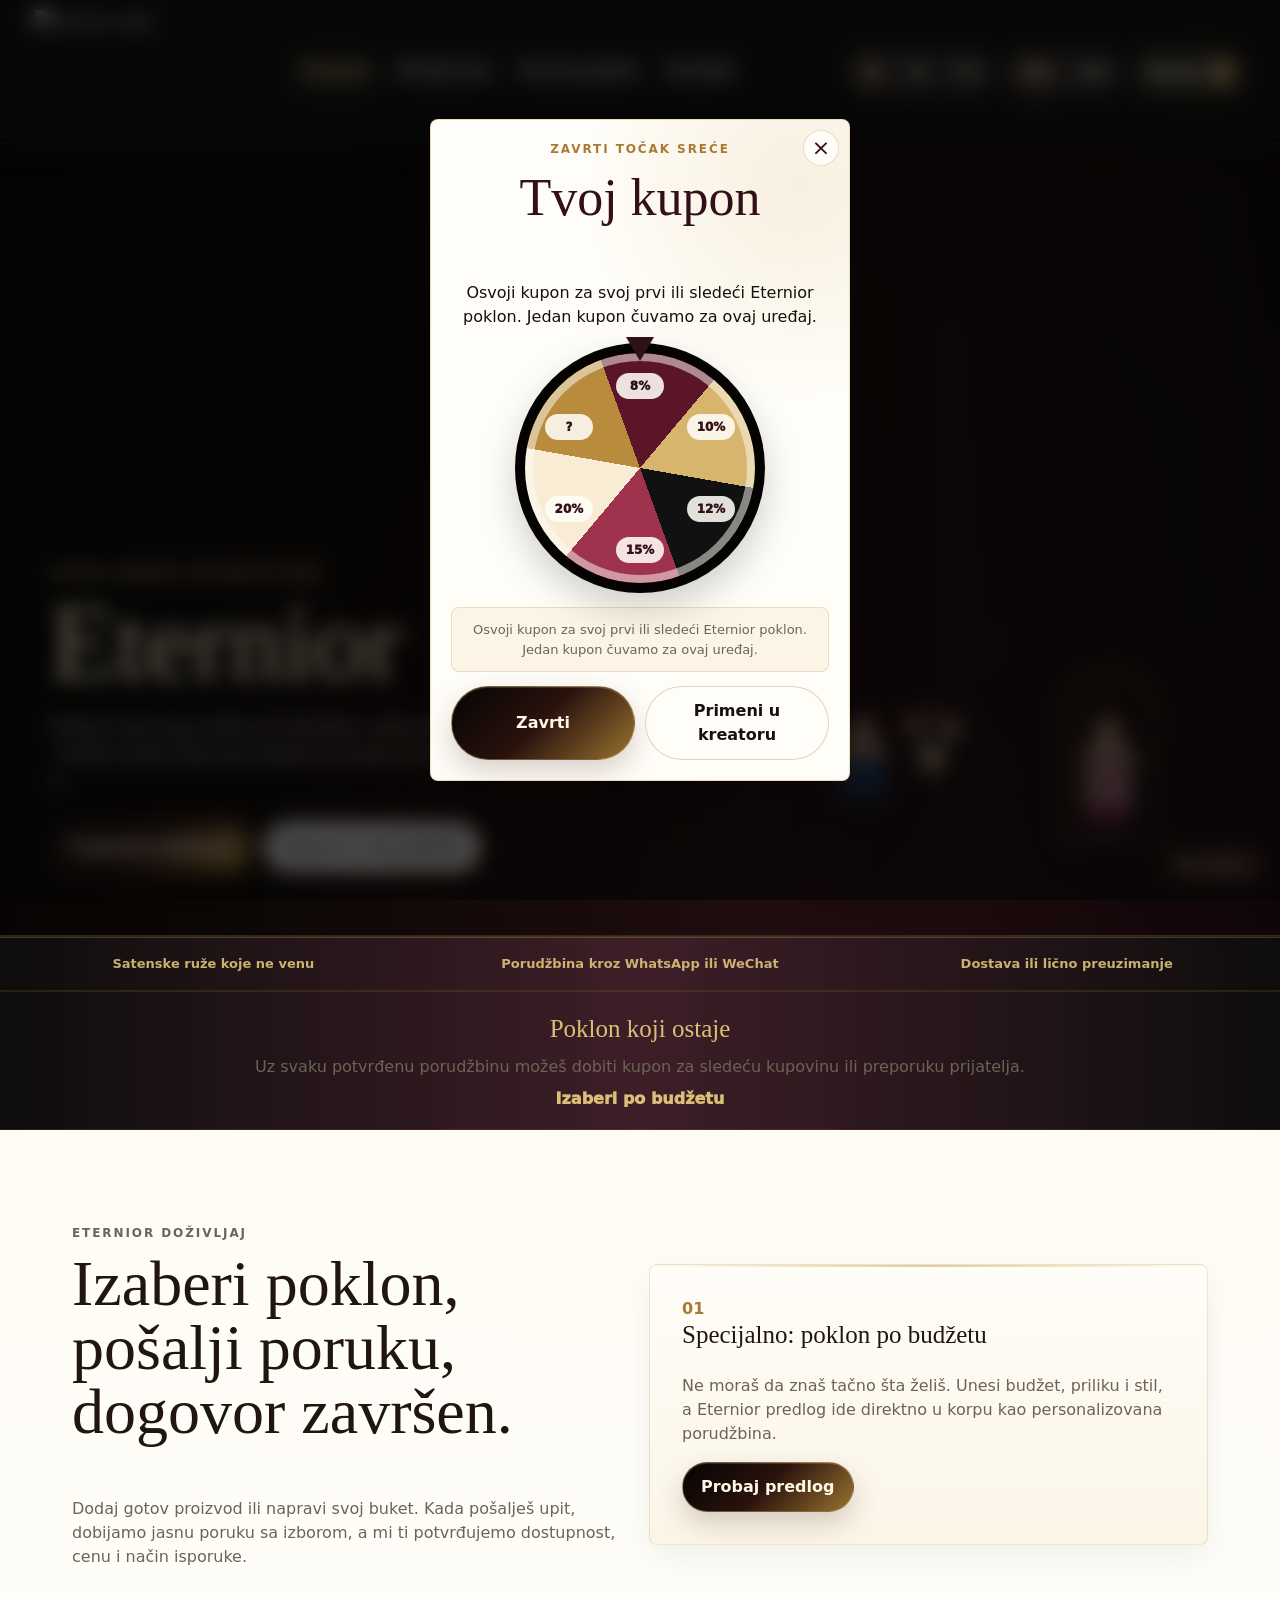
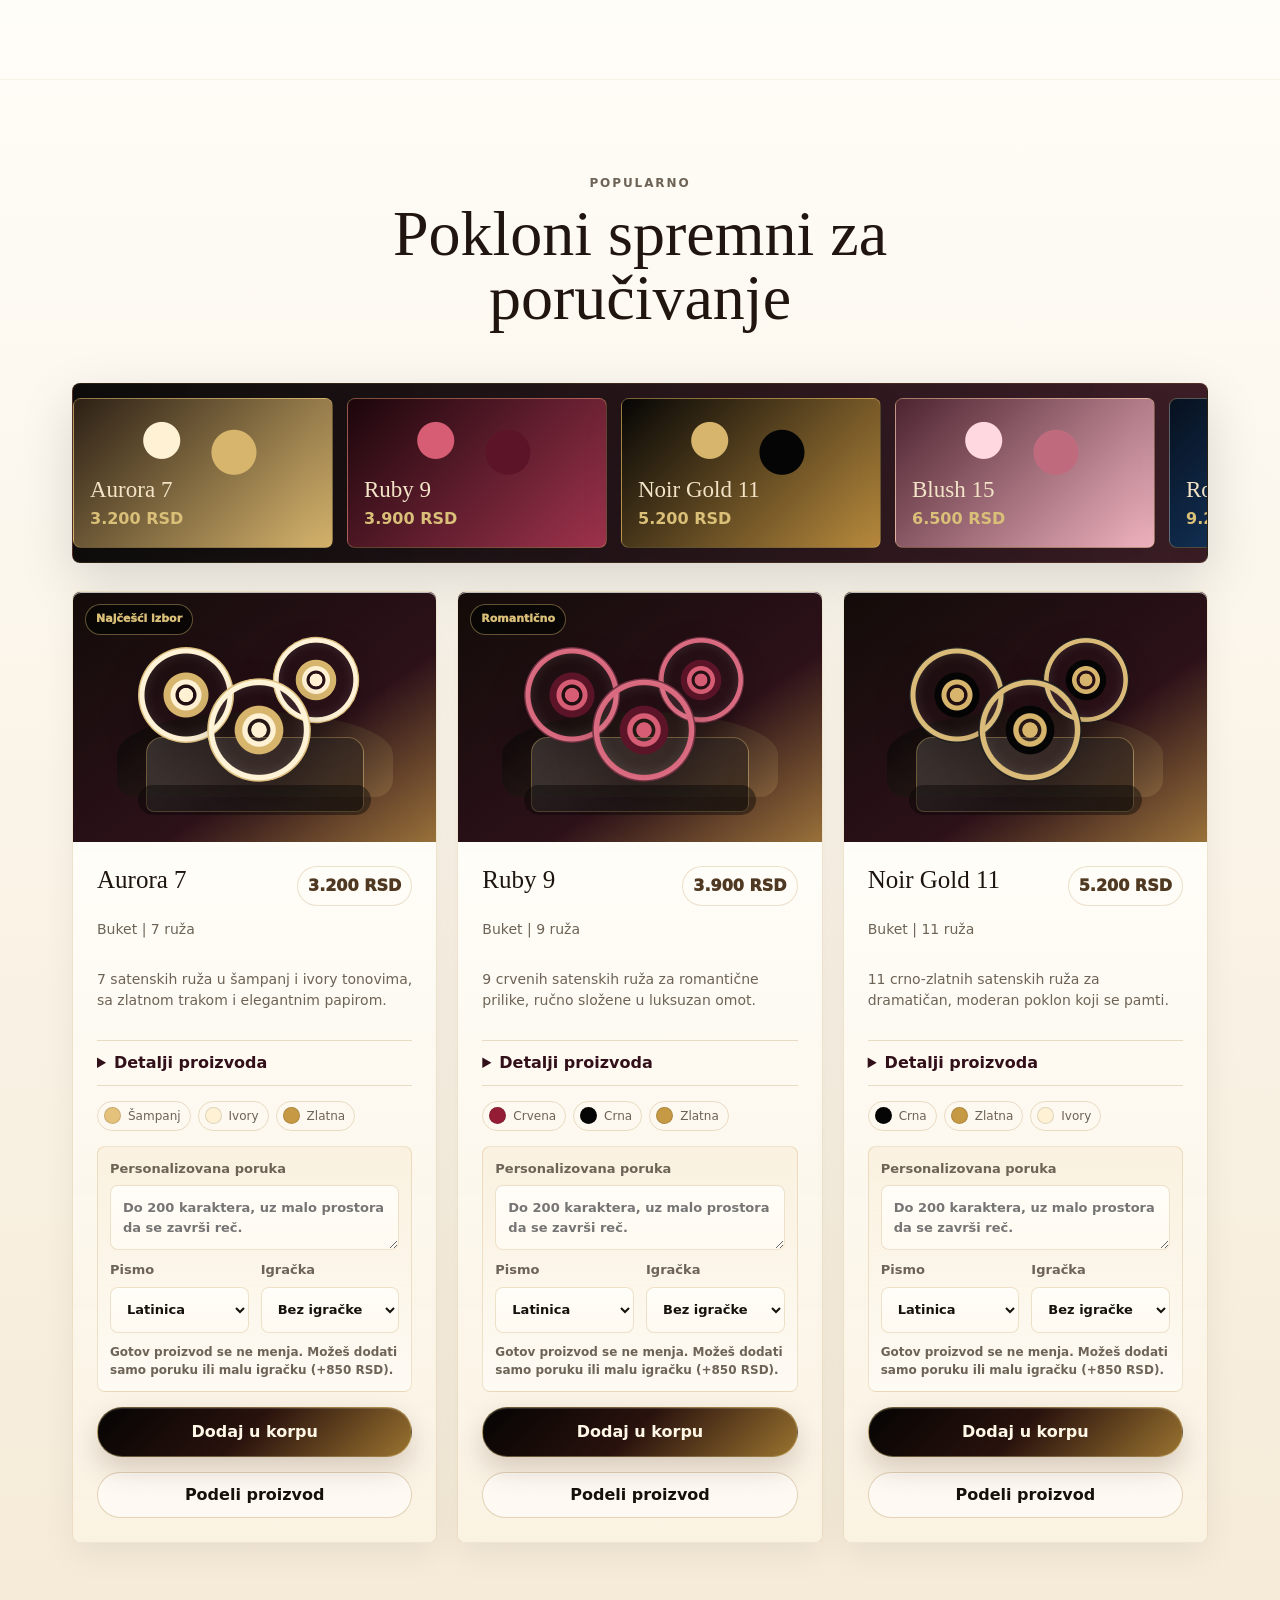
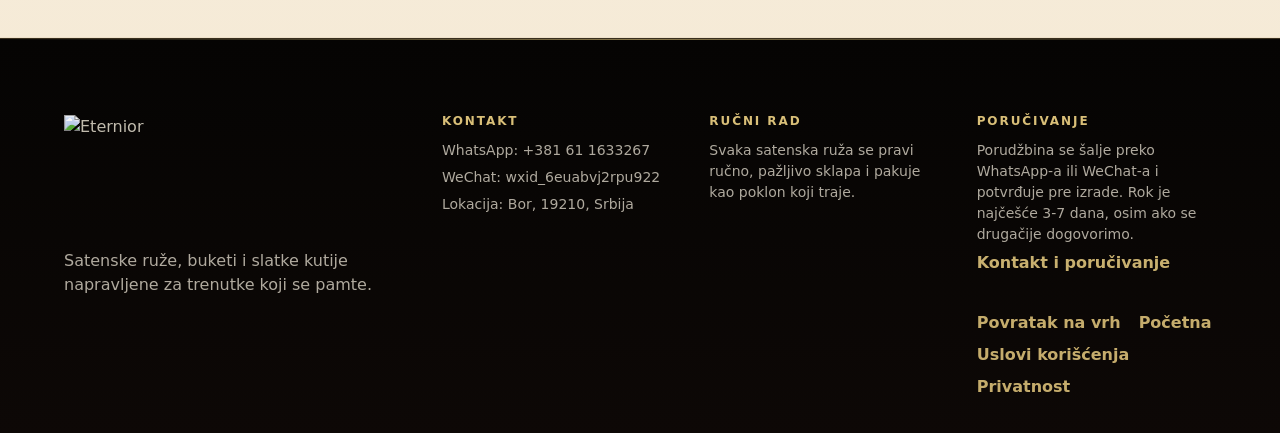
==== commit cd93388d: "Opis izmena" ====
--- a/index.html
+++ b/index.html
@@ -1,4 +1,4 @@
-<!doctype html>
+﻿<!doctype html>
 <html lang="sr">
   <head>
     <meta charset="UTF-8" />
@@ -10,14 +10,16 @@
     />
     <meta property="og:title" content="Eternior | Satenske ruže i slatki poklon paketi" />
     <meta property="og:description" content="Ručno rađene satenske ruže, buketi i slatke kutije iz Istočne Srbije." />
-    <meta property="og:image" content="assets/image_2026-06-07_164222432-removebg-preview.png" />
+    <meta property="og:image" content="assets/eternior_logo.png" />
     <meta property="og:type" content="website" />
+    <link rel="icon" type="image/png" href="assets/favicon.png" />
+    <link rel="apple-touch-icon" href="assets/favicon.png" />
     <link rel="stylesheet" href="styles.css" />
   </head>
   <body data-page="home">
     <header class="site-header" id="top">
       <a class="brand" href="index.html" aria-label="Eternior početna">
-        <img src="assets/image_2026-06-07_164222432-removebg-preview.png" alt="Eternior logo" width="150" height="84" />
+        <img src="assets/eternior_logo.png" alt="Eternior logo" width="150" height="120" />
       </a>
 
       <button class="nav-toggle" type="button" data-nav-toggle aria-label="Otvori meni">
@@ -120,7 +122,7 @@
 
     <footer class="site-footer">
       <div>
-        <img src="assets/image_2026-06-07_164222432-removebg-preview.png" alt="Eternior" width="130" height="73" loading="lazy" />
+        <img src="assets/eternior_logo.png" alt="Eternior" width="130" height="104" loading="lazy" />
         <p data-i18n="footer.text">Satenske ruže, buketi i slatke kutije napravljene za trenutke koji se pamte.</p>
       </div>
       <div class="footer-columns">
@@ -153,3 +155,6 @@
     <script src="script.js"></script>
   </body>
 </html>
+
+
+
--- a/styles.css
+++ b/styles.css
@@ -11,19 +11,28 @@
   --muted: #74695b;
   --line: rgba(185, 139, 61, 0.28);
   --shadow: 0 22px 70px rgba(5, 5, 5, 0.22);
+  --soft-gold: rgba(215, 181, 109, 0.18);
+  --soft-rose: rgba(159, 51, 77, 0.08);
 }
 
 * {
   box-sizing: border-box;
 }
 
+[hidden] {
+  display: none !important;
+}
+
 html {
   scroll-behavior: smooth;
 }
 
 body {
   margin: 0;
-  background: var(--paper);
+  background:
+    radial-gradient(circle at 12% 0%, rgba(215, 181, 109, 0.16), transparent 30%),
+    radial-gradient(circle at 88% 12%, rgba(159, 51, 77, 0.08), transparent 24%),
+    linear-gradient(180deg, #fffaf1 0%, #fffdf8 42%, #f8ecd5 100%);
   color: var(--ink);
   font-family: Inter, ui-sans-serif, system-ui, -apple-system, BlinkMacSystemFont, "Segoe UI", sans-serif;
   line-height: 1.5;
@@ -61,6 +70,14 @@
 
 button {
   cursor: pointer;
+}
+
+button,
+.button,
+.product-card,
+.checkout-section,
+.cart-item {
+  transition: transform 220ms ease, border-color 220ms ease, box-shadow 220ms ease, background 220ms ease;
 }
 
 .site-header {
@@ -468,8 +485,12 @@
 }
 
 .button-primary {
-  background: linear-gradient(135deg, var(--wine), var(--rose));
+  border-color: rgba(215, 181, 109, 0.24);
+  background:
+    linear-gradient(135deg, rgba(255, 255, 255, 0.08), transparent 42%),
+    linear-gradient(135deg, var(--wine), var(--rose));
   color: #fff;
+  box-shadow: 0 14px 30px rgba(92, 21, 40, 0.2);
 }
 
 .button-outline {
@@ -480,7 +501,7 @@
 
 .button-outline.dark {
   border-color: var(--gold);
-  background: transparent;
+  background: rgba(255, 253, 248, 0.58);
   color: var(--ink);
 }
 
@@ -618,11 +639,40 @@
   box-shadow: 0 14px 44px rgba(5, 5, 5, 0.08);
 }
 
+.product-card:hover {
+  border-color: rgba(185, 139, 61, 0.5);
+  box-shadow: 0 22px 60px rgba(5, 5, 5, 0.13);
+  transform: translateY(-3px);
+}
+
 .product-image {
   position: relative;
   min-height: 230px;
   overflow: hidden;
   background-color: var(--black);
+}
+
+.product-badges {
+  position: absolute;
+  z-index: 3;
+  top: 12px;
+  left: 12px;
+  right: 12px;
+  display: flex;
+  flex-wrap: wrap;
+  gap: 7px;
+}
+
+.product-badges span {
+  min-height: 28px;
+  padding: 6px 10px;
+  border: 1px solid rgba(215, 181, 109, 0.44);
+  border-radius: 999px;
+  background: rgba(5, 5, 5, 0.72);
+  color: var(--champagne);
+  font-size: 11px;
+  font-weight: 950;
+  backdrop-filter: blur(8px);
 }
 
 .satin-visual {
@@ -639,6 +689,18 @@
   height: 34%;
   border-radius: 50% 50% 18px 18px;
   background: linear-gradient(135deg, rgba(5, 5, 5, 0.72), rgba(215, 181, 109, 0.2));
+}
+
+.satin-visual .satin-rose {
+  animation: satinBloom 5.8s ease-in-out infinite;
+}
+
+.satin-visual .r2 {
+  animation-delay: 900ms;
+}
+
+.satin-visual .r3 {
+  animation-delay: 1600ms;
 }
 
 .satin-visual::after {
@@ -910,6 +972,30 @@
   background: rgba(248, 236, 213, 0.42);
 }
 
+.builder-perks {
+  display: grid;
+  grid-template-columns: repeat(auto-fit, minmax(132px, 1fr));
+  gap: 8px;
+}
+
+.builder-perks span {
+  display: grid;
+  min-height: 38px;
+  place-items: center;
+  padding: 8px 10px;
+  border: 1px solid rgba(185, 139, 61, 0.24);
+  border-radius: 999px;
+  background: #fffdf8;
+  color: var(--wine);
+  font-size: 12px;
+  font-weight: 950;
+  text-align: center;
+}
+
+.coupon-quick {
+  width: 100%;
+}
+
 .color-palette {
   display: grid;
   grid-template-columns: repeat(auto-fit, minmax(104px, 1fr));
@@ -977,11 +1063,13 @@
 textarea {
   width: 100%;
   min-width: 0;
-  border: 1px solid var(--line);
+  border: 1px solid rgba(185, 139, 61, 0.24);
   border-radius: 6px;
-  background: #fffdf8;
+  background:
+    linear-gradient(180deg, #fffdf8, #fffaf1);
   color: var(--ink);
   outline: none;
+  box-shadow: inset 0 1px 0 rgba(255, 255, 255, 0.65);
 }
 
 input,
@@ -999,7 +1087,12 @@
 select:focus,
 textarea:focus {
   border-color: var(--gold);
-  box-shadow: 0 0 0 3px rgba(185, 139, 61, 0.18);
+  box-shadow: 0 0 0 3px rgba(185, 139, 61, 0.18), 0 10px 26px rgba(5, 5, 5, 0.06);
+}
+
+.is-invalid {
+  border-color: var(--rose) !important;
+  box-shadow: 0 0 0 3px rgba(159, 51, 77, 0.14) !important;
 }
 
 .concierge {
@@ -1079,8 +1172,9 @@
   padding: 14px;
   background:
     radial-gradient(circle at 85% 0%, rgba(215, 181, 109, 0.16), transparent 34%),
+    linear-gradient(180deg, rgba(255, 253, 248, 0.98), rgba(248, 236, 213, 0.78)),
     #fffdf8;
-  box-shadow: var(--shadow);
+  box-shadow: -24px 0 80px rgba(5, 5, 5, 0.24);
   transform: translateX(105%);
   transition: transform 240ms ease;
 }
@@ -1127,6 +1221,27 @@
   font-weight: 950;
   letter-spacing: 0;
   text-transform: uppercase;
+}
+
+.cart-order-id {
+  display: flex;
+  align-items: center;
+  justify-content: space-between;
+  gap: 10px;
+  margin: 0;
+  padding: 10px 12px;
+  border: 1px solid rgba(185, 139, 61, 0.24);
+  border-radius: 8px;
+  background: rgba(248, 236, 213, 0.5);
+  color: var(--muted);
+  font-size: 12px;
+  font-weight: 900;
+}
+
+.cart-order-id strong {
+  color: var(--wine);
+  font-size: 13px;
+  letter-spacing: 0;
 }
 
 .cart-item {
@@ -1214,6 +1329,13 @@
   background: #fffdf8;
 }
 
+.quantity button:hover,
+.icon-button:hover {
+  border-color: rgba(185, 139, 61, 0.55);
+  box-shadow: 0 8px 22px rgba(5, 5, 5, 0.1);
+  transform: translateY(-1px);
+}
+
 .checkout-form,
 .cart-footer {
   display: grid;
@@ -1226,7 +1348,13 @@
   padding: 12px;
   border: 1px solid rgba(185, 139, 61, 0.22);
   border-radius: 8px;
-  background: rgba(255, 253, 248, 0.9);
+  background:
+    linear-gradient(135deg, rgba(255, 253, 248, 0.96), rgba(248, 236, 213, 0.34));
+  box-shadow: 0 12px 32px rgba(5, 5, 5, 0.04);
+}
+
+.checkout-section:not([hidden]) {
+  animation: revealUp 360ms ease both;
 }
 
 .delivery-fields {
@@ -1236,6 +1364,10 @@
   border: 1px solid rgba(185, 139, 61, 0.22);
   border-radius: 8px;
   background: rgba(248, 236, 213, 0.35);
+}
+
+.checkout-details {
+  border-color: rgba(185, 139, 61, 0.32);
 }
 
 .phone-row {
@@ -1259,7 +1391,9 @@
   padding: 12px;
   border: 1px solid var(--line);
   border-radius: 8px;
-  background: var(--black);
+  background:
+    radial-gradient(circle at 90% 0%, rgba(215, 181, 109, 0.2), transparent 36%),
+    var(--black);
   color: var(--muted);
 }
 
@@ -1281,9 +1415,72 @@
   font-weight: 900;
 }
 
-.is-invalid {
-  border-color: var(--rose) !important;
-  box-shadow: 0 0 0 3px rgba(159, 51, 77, 0.16) !important;
+.checkout-review {
+  position: fixed;
+  inset: 0;
+  z-index: 75;
+  display: grid;
+  place-items: center;
+  padding: 14px;
+  background: rgba(5, 5, 5, 0.58);
+  backdrop-filter: blur(10px);
+}
+
+.checkout-review-card {
+  position: relative;
+  display: grid;
+  width: min(520px, 100%);
+  max-height: calc(100dvh - 28px);
+  gap: 14px;
+  overflow: auto;
+  padding: 18px;
+  border: 1px solid rgba(215, 181, 109, 0.44);
+  border-radius: 8px;
+  background: #fffdf8;
+  box-shadow: var(--shadow);
+}
+
+.checkout-review-card h2 {
+  padding-right: 36px;
+  font-size: clamp(28px, 10vw, 46px);
+}
+
+.checkout-review-card p {
+  margin: 0;
+}
+
+.review-lines,
+.review-items {
+  display: grid;
+  gap: 8px;
+}
+
+.review-lines div,
+.review-items div {
+  display: flex;
+  justify-content: space-between;
+  gap: 12px;
+  padding: 10px 12px;
+  border: 1px solid rgba(185, 139, 61, 0.18);
+  border-radius: 8px;
+  background: rgba(248, 236, 213, 0.38);
+}
+
+.review-lines span,
+.review-items span {
+  color: var(--muted);
+  font-size: 13px;
+}
+
+.review-lines strong,
+.review-items strong {
+  color: var(--wine);
+  text-align: right;
+}
+
+.review-actions {
+  display: grid;
+  gap: 10px;
 }
 
 .overlay {
@@ -1301,10 +1498,170 @@
   pointer-events: auto;
 }
 
+.wheel-fab {
+  position: fixed;
+  right: 14px;
+  bottom: 14px;
+  z-index: 42;
+  min-height: 44px;
+  padding: 0 16px;
+  border: 1px solid rgba(215, 181, 109, 0.64);
+  border-radius: 999px;
+  background: linear-gradient(135deg, var(--black), var(--wine));
+  color: var(--champagne);
+  box-shadow: 0 16px 44px rgba(5, 5, 5, 0.22);
+  font-size: 13px;
+  font-weight: 950;
+}
+
+.wheel-modal {
+  position: fixed;
+  inset: 0;
+  z-index: 70;
+  display: grid;
+  place-items: center;
+  padding: 16px;
+  background: rgba(5, 5, 5, 0.62);
+  backdrop-filter: blur(10px);
+}
+
+.wheel-modal[hidden] {
+  display: none;
+}
+
+.wheel-card {
+  position: relative;
+  display: grid;
+  width: min(420px, 100%);
+  gap: 14px;
+  padding: 20px;
+  border: 1px solid rgba(215, 181, 109, 0.44);
+  border-radius: 8px;
+  background:
+    radial-gradient(circle at 88% 10%, rgba(215, 181, 109, 0.18), transparent 30%),
+    #fffdf8;
+  box-shadow: var(--shadow);
+  text-align: center;
+}
+
+.wheel-card h2 {
+  font-size: clamp(30px, 12vw, 52px);
+}
+
+.wheel-card p {
+  margin: 0;
+}
+
+.wheel-close {
+  position: absolute;
+  top: 10px;
+  right: 10px;
+  display: grid;
+  width: 36px;
+  height: 36px;
+  place-items: center;
+  border: 1px solid var(--line);
+  border-radius: 50%;
+  background: #fffdf8;
+  color: var(--wine);
+  font-size: 22px;
+  line-height: 1;
+}
+
+.wheel-stage {
+  position: relative;
+  display: grid;
+  width: min(250px, 72vw);
+  aspect-ratio: 1;
+  place-items: center;
+  justify-self: center;
+}
+
+.wheel-pointer {
+  position: absolute;
+  top: -6px;
+  z-index: 2;
+  width: 0;
+  height: 0;
+  border-right: 14px solid transparent;
+  border-left: 14px solid transparent;
+  border-top: 24px solid var(--wine);
+}
+
+.wheel-disc {
+  position: relative;
+  display: grid;
+  width: 100%;
+  height: 100%;
+  place-items: center;
+  border: 10px solid var(--black);
+  border-radius: 50%;
+  background:
+    conic-gradient(from -20deg, #5c1528 0 60deg, #d7b56d 60deg 120deg, #111 120deg 180deg, #9f334d 180deg 240deg, #f8ecd5 240deg 300deg, #b98b3d 300deg 360deg);
+  box-shadow: inset 0 0 0 8px rgba(255, 253, 248, 0.5), 0 16px 36px rgba(5, 5, 5, 0.18);
+  transition: transform 800ms cubic-bezier(.2, .9, .22, 1);
+}
+
+.wheel-disc.is-spinning {
+  animation: spinWheel 1300ms cubic-bezier(.16, .92, .22, 1) both;
+}
+
+.wheel-disc span {
+  position: absolute;
+  display: grid;
+  width: 48px;
+  height: 26px;
+  place-items: center;
+  border-radius: 999px;
+  background: rgba(255, 253, 248, 0.88);
+  color: var(--wine);
+  font-size: 12px;
+  font-weight: 950;
+}
+
+.wheel-disc span:nth-child(1) { transform: translateY(-82px); }
+.wheel-disc span:nth-child(2) { transform: rotate(60deg) translateY(-82px) rotate(-60deg); }
+.wheel-disc span:nth-child(3) { transform: rotate(120deg) translateY(-82px) rotate(-120deg); }
+.wheel-disc span:nth-child(4) { transform: rotate(180deg) translateY(-82px) rotate(-180deg); }
+.wheel-disc span:nth-child(5) { transform: rotate(240deg) translateY(-82px) rotate(-240deg); }
+.wheel-disc span:nth-child(6) { transform: rotate(300deg) translateY(-82px) rotate(-300deg); }
+
+.wheel-result {
+  display: grid;
+  gap: 6px;
+  padding: 12px;
+  border: 1px solid rgba(185, 139, 61, 0.24);
+  border-radius: 8px;
+  background: rgba(248, 236, 213, 0.48);
+}
+
+.wheel-result strong {
+  color: var(--wine);
+  font-size: 19px;
+  letter-spacing: 0;
+}
+
+.wheel-result span {
+  color: var(--muted);
+  font-size: 13px;
+}
+
+.wheel-actions {
+  display: grid;
+  grid-template-columns: 1fr;
+  gap: 10px;
+}
+
+@keyframes spinWheel {
+  from { transform: rotate(0deg); }
+  to { transform: rotate(1260deg); }
+}
+
 .site-footer {
   display: grid;
   gap: 22px;
-  padding: 32px 18px;
+  padding: 34px 18px;
+  border-top: 1px solid rgba(215, 181, 109, 0.28);
   background:
     radial-gradient(circle at 12% 20%, rgba(215, 181, 109, 0.14), transparent 28%),
     linear-gradient(135deg, #050505, #14100d);
@@ -1312,7 +1669,7 @@
 }
 
 .site-footer img {
-  width: 130px;
+  width: 126px;
   margin-bottom: 12px;
 }
 
@@ -1323,24 +1680,43 @@
 
 .footer-columns {
   display: grid;
-  gap: 18px;
+  gap: 16px;
 }
 
 .footer-columns h3 {
   margin-bottom: 8px;
   color: var(--champagne);
-  font-size: 20px;
+  font-size: 17px;
 }
 
 .footer-columns p {
   margin-bottom: 6px;
+  max-width: 62ch;
+  color: rgba(248, 236, 213, 0.74);
+  font-size: 14px;
 }
 
 .footer-legal-links {
   display: flex;
   flex-wrap: wrap;
-  gap: 12px;
-  margin-top: 10px;
+  gap: 8px;
+  margin-top: 14px;
+}
+
+.footer-legal-links a,
+.site-footer > div:first-child > a {
+  display: inline-grid;
+  min-height: 36px;
+  align-items: center;
+  padding: 7px 11px;
+  border: 1px solid rgba(215, 181, 109, 0.26);
+  border-radius: 999px;
+  background: rgba(248, 236, 213, 0.06);
+  color: var(--champagne);
+}
+
+.site-footer > div:first-child > a {
+  margin: 4px 6px 4px 0;
 }
 
 .compact-footer {
@@ -1363,6 +1739,15 @@
   to {
     opacity: 1;
     transform: translateY(0);
+  }
+}
+
+@keyframes satinBloom {
+  0%, 100% {
+    filter: saturate(1) brightness(1);
+  }
+  50% {
+    filter: saturate(1.08) brightness(1.05);
   }
 }
 
@@ -1472,6 +1857,14 @@
     padding-inline: clamp(28px, 6vw, 72px);
   }
 
+  .wheel-actions {
+    grid-template-columns: 1fr 1fr;
+  }
+
+  .review-actions {
+    grid-template-columns: 1fr 1fr;
+  }
+
   .gift-scene {
     opacity: 0.55;
     transform: scale(0.84);
@@ -1774,4 +2167,1350 @@
   .cart-item-details {
     padding: 9px;
   }
-}
+
+  .wheel-fab {
+    right: 10px;
+    bottom: 10px;
+    max-width: calc(100vw - 20px);
+  }
+
+  .wheel-card {
+    padding: 16px;
+  }
+
+  .wheel-stage {
+    width: min(218px, 70vw);
+  }
+
+  .wheel-disc span:nth-child(1) { transform: translateY(-70px); }
+  .wheel-disc span:nth-child(2) { transform: rotate(60deg) translateY(-70px) rotate(-60deg); }
+  .wheel-disc span:nth-child(3) { transform: rotate(120deg) translateY(-70px) rotate(-120deg); }
+  .wheel-disc span:nth-child(4) { transform: rotate(180deg) translateY(-70px) rotate(-180deg); }
+  .wheel-disc span:nth-child(5) { transform: rotate(240deg) translateY(-70px) rotate(-240deg); }
+  .wheel-disc span:nth-child(6) { transform: rotate(300deg) translateY(-70px) rotate(-300deg); }
+}
+
+/* Premium visual pass */
+:root {
+  --black: #070605;
+  --ink: #1b1712;
+  --paper: #fffaf2;
+  --cream: #f7ead2;
+  --champagne: #dec27b;
+  --gold: #b89147;
+  --rose: #93415a;
+  --wine: #4c1626;
+  --sage: #637568;
+  --muted: #756b5d;
+  --line: rgba(184, 145, 71, 0.24);
+  --shadow: 0 28px 80px rgba(12, 8, 5, 0.16);
+  --surface: rgba(255, 253, 248, 0.86);
+  --surface-strong: #fffdf8;
+  --deep-gradient: linear-gradient(135deg, #070605 0%, #18110d 52%, #3a1220 100%);
+}
+
+body {
+  background:
+    linear-gradient(120deg, rgba(76, 22, 38, 0.045), transparent 28%),
+    linear-gradient(240deg, rgba(99, 117, 104, 0.06), transparent 34%),
+    linear-gradient(180deg, #fffaf2 0%, #fffdf8 42%, #f6ead5 100%);
+  text-rendering: optimizeLegibility;
+}
+
+body::before {
+  content: "";
+  position: fixed;
+  inset: 0;
+  z-index: -1;
+  pointer-events: none;
+  background-image:
+    linear-gradient(rgba(184, 145, 71, 0.04) 1px, transparent 1px),
+    linear-gradient(90deg, rgba(184, 145, 71, 0.035) 1px, transparent 1px);
+  background-size: 58px 58px;
+  mask-image: linear-gradient(to bottom, transparent, #000 18%, #000 78%, transparent);
+}
+
+.site-header {
+  padding: 10px 16px;
+  border-bottom: 1px solid rgba(222, 194, 123, 0.22);
+  background: rgba(7, 6, 5, 0.9);
+  box-shadow: 0 18px 60px rgba(7, 6, 5, 0.16);
+}
+
+.brand img {
+  width: clamp(116px, 25vw, 154px);
+  filter: drop-shadow(0 10px 26px rgba(222, 194, 123, 0.14));
+}
+
+.site-nav a {
+  position: relative;
+  border-radius: 999px;
+  color: rgba(247, 234, 210, 0.78);
+  font-weight: 850;
+}
+
+.site-nav a::after {
+  content: "";
+  position: absolute;
+  left: 14px;
+  right: 14px;
+  bottom: 7px;
+  height: 1px;
+  background: linear-gradient(90deg, transparent, var(--champagne), transparent);
+  opacity: 0;
+  transform: scaleX(0.5);
+  transition: opacity 200ms ease, transform 200ms ease;
+}
+
+.site-nav a:hover,
+.site-nav a[aria-current="page"] {
+  color: var(--champagne);
+  background: rgba(247, 234, 210, 0.05);
+}
+
+.site-nav a:hover::after,
+.site-nav a[aria-current="page"]::after {
+  opacity: 1;
+  transform: scaleX(1);
+}
+
+.language-switcher,
+.currency-toggle,
+.cart-toggle {
+  box-shadow: inset 0 1px 0 rgba(255, 255, 255, 0.08);
+}
+
+.language-switcher button.is-active,
+.currency-toggle button.is-active {
+  background: linear-gradient(135deg, #f7ead2, var(--champagne) 55%, #a77b34);
+  box-shadow: 0 8px 18px rgba(222, 194, 123, 0.16);
+}
+
+.cart-toggle {
+  border-color: rgba(222, 194, 123, 0.62);
+  background:
+    linear-gradient(135deg, #f7ead2, var(--champagne) 58%, #b89147);
+  box-shadow: 0 12px 32px rgba(222, 194, 123, 0.16);
+}
+
+.hero {
+  min-height: min(820px, 92vh);
+  background: var(--deep-gradient);
+}
+
+.hero::after,
+.page-hero::after {
+  content: "";
+  position: absolute;
+  inset: 0;
+  pointer-events: none;
+  background:
+    linear-gradient(90deg, rgba(222, 194, 123, 0.12), transparent 18%, transparent 82%, rgba(147, 65, 90, 0.08)),
+    repeating-linear-gradient(90deg, transparent 0 92px, rgba(247, 234, 210, 0.035) 92px 93px);
+}
+
+.hero-media {
+  background:
+    linear-gradient(180deg, rgba(7, 6, 5, 0.06), rgba(7, 6, 5, 0.72)),
+    linear-gradient(135deg, #070605, #1d130f 48%, #4c1626);
+  opacity: 1;
+}
+
+.gift-scene {
+  filter: drop-shadow(0 26px 46px rgba(0, 0, 0, 0.42));
+}
+
+.hero-content {
+  padding-bottom: clamp(38px, 7vh, 72px);
+}
+
+.eyebrow {
+  color: var(--gold);
+  letter-spacing: 0.16em;
+}
+
+h1,
+h2,
+h3 {
+  color: inherit;
+}
+
+h1 {
+  max-width: 820px;
+  text-shadow: 0 22px 70px rgba(0, 0, 0, 0.28);
+}
+
+h2 {
+  color: var(--wine);
+}
+
+.hero h1,
+.hero h2,
+.hero h3,
+.page-hero h1,
+.page-hero h2,
+.page-hero h3,
+.site-footer h3 {
+  color: var(--cream);
+}
+
+.hero p:not(.eyebrow) {
+  max-width: 610px;
+  color: rgba(247, 234, 210, 0.82);
+}
+
+.button {
+  border-radius: 999px;
+  letter-spacing: 0;
+}
+
+.button-primary {
+  background:
+    linear-gradient(135deg, rgba(255, 255, 255, 0.12), transparent 42%),
+    linear-gradient(135deg, #4c1626, #93415a 52%, #b89147);
+  box-shadow: 0 18px 42px rgba(76, 22, 38, 0.24);
+}
+
+.button-outline {
+  background: rgba(247, 234, 210, 0.08);
+  border-color: rgba(247, 234, 210, 0.34);
+}
+
+.button-outline.dark,
+.share-button {
+  background: rgba(255, 253, 248, 0.68);
+  border-color: rgba(184, 145, 71, 0.34);
+}
+
+.signature-strip {
+  background:
+    linear-gradient(90deg, #070605, #18110d 48%, #070605);
+  border-block: 1px solid rgba(222, 194, 123, 0.18);
+}
+
+.signature-strip span {
+  color: rgba(222, 194, 123, 0.9);
+}
+
+.sales-ribbon {
+  background:
+    linear-gradient(90deg, rgba(76, 22, 38, 0.06), rgba(255, 253, 248, 0.9), rgba(99, 117, 104, 0.08));
+}
+
+.section-shell {
+  padding-block: clamp(58px, 8vw, 94px);
+}
+
+.section-heading {
+  margin-bottom: 34px;
+}
+
+.feature-card,
+.builder-card,
+.filter-box,
+.steps article,
+.contact-card,
+.faq-list details,
+.product-card {
+  border-color: rgba(184, 145, 71, 0.22);
+  background:
+    linear-gradient(180deg, rgba(255, 253, 248, 0.92), rgba(255, 250, 242, 0.84));
+  box-shadow: 0 18px 54px rgba(12, 8, 5, 0.08);
+  backdrop-filter: blur(10px);
+}
+
+.feature-card,
+.builder-card,
+.steps article,
+.contact-card {
+  padding: clamp(20px, 4vw, 32px);
+}
+
+.product-grid {
+  gap: 20px;
+}
+
+.product-card {
+  position: relative;
+}
+
+.product-card::after {
+  content: "";
+  position: absolute;
+  inset: 0;
+  pointer-events: none;
+  border-radius: inherit;
+  box-shadow: inset 0 1px 0 rgba(255, 255, 255, 0.72);
+}
+
+.product-image {
+  min-height: 250px;
+}
+
+.satin-visual {
+  background:
+    linear-gradient(135deg, rgba(255, 255, 255, 0.08), transparent 36%),
+    linear-gradient(135deg, var(--visual-a), var(--visual-b));
+}
+
+.product-body {
+  gap: 15px;
+  padding: clamp(18px, 4vw, 24px);
+}
+
+.product-meta {
+  align-items: start;
+}
+
+.product-meta h3 {
+  color: var(--wine);
+}
+
+.price {
+  padding: 7px 10px;
+  border: 1px solid rgba(184, 145, 71, 0.24);
+  border-radius: 999px;
+  background: rgba(247, 234, 210, 0.5);
+}
+
+.product-addons,
+.color-picker-block,
+.coupon-box,
+.delivery-fields,
+.cart-item-details {
+  background:
+    linear-gradient(180deg, rgba(247, 234, 210, 0.52), rgba(255, 253, 248, 0.74));
+}
+
+.page-hero {
+  position: relative;
+  overflow: hidden;
+  background: var(--deep-gradient);
+}
+
+.page-hero > * {
+  position: relative;
+  z-index: 1;
+}
+
+.filter-box {
+  top: 84px;
+  padding: 16px;
+}
+
+.filter-box button.is-active {
+  background: linear-gradient(135deg, var(--wine), #7b2d43);
+  color: var(--cream);
+}
+
+.builder-total,
+.cart-total {
+  background:
+    linear-gradient(135deg, rgba(222, 194, 123, 0.12), transparent 36%),
+    linear-gradient(135deg, #070605, #1a100c 55%, #4c1626);
+}
+
+.cart-panel {
+  border-left: 1px solid rgba(222, 194, 123, 0.22);
+}
+
+.cart-header {
+  border-bottom-color: rgba(184, 145, 71, 0.24);
+}
+
+.cart-item {
+  background:
+    linear-gradient(180deg, rgba(255, 253, 248, 0.94), rgba(255, 250, 242, 0.86));
+}
+
+.checkout-section {
+  background:
+    linear-gradient(180deg, rgba(255, 253, 248, 0.96), rgba(247, 234, 210, 0.38));
+}
+
+input,
+select,
+textarea {
+  border-radius: 8px;
+}
+
+.site-footer {
+  background:
+    linear-gradient(135deg, #070605, #15100d 52%, #2b0f18);
+}
+
+.footer-columns {
+  gap: 22px;
+}
+
+.footer-columns h3 {
+  color: var(--champagne);
+}
+
+.footer-legal-links a,
+.site-footer > div:first-child > a {
+  background: rgba(247, 234, 210, 0.055);
+}
+
+@media (min-width: 980px) {
+  .site-header {
+    grid-template-columns: auto 1fr auto;
+    padding-inline: 34px;
+  }
+
+  .site-nav,
+  .header-actions {
+    display: flex;
+  }
+
+  .product-grid {
+    grid-template-columns: repeat(3, minmax(0, 1fr));
+  }
+
+  .site-footer {
+    grid-template-columns: 0.8fr 1.5fr;
+  }
+
+  .footer-columns {
+    grid-template-columns: repeat(3, minmax(0, 1fr));
+  }
+}
+
+@media (max-width: 979px) {
+  .site-header {
+    grid-template-columns: minmax(0, 1fr) 44px;
+  }
+
+  .site-nav,
+  .header-actions {
+    display: none;
+  }
+
+  .site-nav.is-open {
+    display: grid;
+    grid-column: 1 / -1;
+  }
+
+  .header-actions.is-open {
+    display: grid;
+    grid-column: 1 / -1;
+    grid-template-columns: 1fr;
+  }
+
+  .language-switcher,
+  .currency-toggle,
+  .cart-toggle {
+    width: 100%;
+  }
+
+  .language-switcher,
+  .currency-toggle {
+    justify-content: space-between;
+  }
+
+  .language-switcher button,
+  .currency-toggle button {
+    flex: 1;
+  }
+}
+
+@media (max-width: 779px) {
+  .hero {
+    min-height: 82vh;
+  }
+
+  .hero-content {
+    padding: 112px 14px 36px;
+  }
+
+  .hero-actions,
+  .toolbar,
+  .product-meta,
+  .cart-item,
+  .cart-total,
+  .builder-total {
+    display: grid;
+  }
+
+  .button,
+  .share-button {
+    width: 100%;
+  }
+
+  .section-shell,
+  .page-hero {
+    padding: 44px 14px;
+  }
+
+  .product-grid,
+  .product-grid.compact,
+  .steps,
+  .signature-strip,
+  .shop-layout,
+  .custom-grid,
+  .intro-grid,
+  .contact-card {
+    grid-template-columns: 1fr;
+  }
+
+  .product-image {
+    min-height: 210px;
+  }
+
+  .product-card:hover {
+    transform: none;
+  }
+
+  .filter-box {
+    position: static;
+  }
+
+  .filter-pills {
+    display: grid;
+    grid-template-columns: repeat(2, minmax(0, 1fr));
+  }
+
+  .cart-panel {
+    width: 100%;
+  }
+
+  .quantity {
+    justify-self: start;
+  }
+}
+
+@media (max-width: 460px) {
+  h1 {
+    font-size: clamp(38px, 18vw, 68px);
+  }
+
+  h2 {
+    font-size: clamp(28px, 12vw, 44px);
+  }
+
+  .site-header {
+    padding: 9px 10px;
+  }
+
+  .brand img {
+    width: clamp(96px, 30vw, 126px);
+  }
+
+  .section-shell,
+  .page-hero {
+    padding-inline: 12px;
+  }
+
+  .product-body,
+  .builder-card,
+  .feature-card,
+  .steps article,
+  .contact-card,
+  .filter-box {
+    padding: 14px;
+  }
+
+  .product-image {
+    min-height: 196px;
+  }
+
+  .satin-rose {
+    width: 78px;
+    height: 78px;
+  }
+
+  .filter-pills,
+  .field-row,
+  .sweets-grid,
+  .phone-row {
+    grid-template-columns: 1fr;
+  }
+
+  .cart-panel {
+    padding: 12px;
+  }
+
+  .cart-footer {
+    max-height: 54dvh;
+  }
+}
+
+/* Exclusive atelier polish */
+:root {
+  --black: #040302;
+  --ink: #16110c;
+  --paper: #fffaf0;
+  --cream: #f3e4c7;
+  --champagne: #d9bf78;
+  --gold: #a87b31;
+  --rose: #8d2d46;
+  --wine: #32101a;
+  --sage: #59685e;
+  --muted: #6d6356;
+  --line: rgba(168, 123, 49, 0.24);
+  --shadow: 0 30px 90px rgba(4, 3, 2, 0.2);
+}
+
+body {
+  background:
+    linear-gradient(90deg, rgba(168, 123, 49, 0.045) 1px, transparent 1px),
+    linear-gradient(180deg, #fffaf0 0%, #fffdf8 34%, #f5ead6 100%);
+  background-size: 78px 78px, auto;
+}
+
+.site-header {
+  border-bottom: 1px solid rgba(217, 191, 120, 0.22);
+  background: rgba(4, 3, 2, 0.96);
+  box-shadow: 0 14px 42px rgba(4, 3, 2, 0.22);
+}
+
+.brand img {
+  filter: drop-shadow(0 10px 22px rgba(217, 191, 120, 0.12));
+}
+
+.site-nav a,
+.language-switcher button,
+.currency-toggle button,
+.cart-toggle {
+  border-color: rgba(217, 191, 120, 0.18);
+  background: rgba(255, 250, 240, 0.035);
+}
+
+.site-nav a:hover,
+.site-nav a.is-active,
+.language-switcher button.is-active,
+.currency-toggle button.is-active,
+.cart-toggle:hover {
+  color: #fff8e7;
+  border-color: rgba(217, 191, 120, 0.5);
+  background: linear-gradient(135deg, rgba(217, 191, 120, 0.16), rgba(141, 45, 70, 0.12));
+}
+
+.hero,
+.page-hero {
+  color: #fff8e7;
+  border-bottom: 1px solid rgba(217, 191, 120, 0.18);
+  background:
+    linear-gradient(90deg, rgba(217, 191, 120, 0.08) 1px, transparent 1px),
+    linear-gradient(135deg, #040302 0%, #160d0a 42%, #35111b 100%);
+  background-size: 92px 92px, auto;
+}
+
+.hero::after,
+.page-hero::after {
+  background:
+    linear-gradient(90deg, transparent, rgba(217, 191, 120, 0.2), transparent),
+    linear-gradient(180deg, transparent, rgba(4, 3, 2, 0.32));
+  opacity: 0.62;
+}
+
+.hero-content,
+.page-hero > * {
+  text-shadow: 0 18px 44px rgba(0, 0, 0, 0.45);
+}
+
+.hero h1,
+.page-hero h1 {
+  color: #fff4d6;
+  letter-spacing: 0.02em;
+  text-transform: uppercase;
+}
+
+.hero p:not(.eyebrow),
+.page-hero p:not(.eyebrow) {
+  color: rgba(255, 248, 231, 0.84);
+}
+
+.eyebrow {
+  color: var(--gold);
+  letter-spacing: 0.16em;
+  text-transform: uppercase;
+}
+
+.hero .eyebrow,
+.page-hero .eyebrow,
+.site-footer .eyebrow {
+  color: var(--champagne);
+}
+
+.button,
+.share-button,
+.cart-toggle,
+.coupon-quick {
+  min-height: 46px;
+  border-radius: 999px;
+}
+
+.button-primary {
+  color: #fff8e7;
+  border: 1px solid rgba(217, 191, 120, 0.44);
+  background:
+    linear-gradient(135deg, #050403 0%, #29120d 48%, #9a7330 100%);
+  box-shadow: 0 18px 38px rgba(66, 30, 18, 0.26), inset 0 1px 0 rgba(255, 248, 231, 0.16);
+}
+
+.button-primary:hover {
+  border-color: rgba(255, 240, 194, 0.7);
+  box-shadow: 0 24px 54px rgba(66, 30, 18, 0.32), 0 0 0 4px rgba(217, 191, 120, 0.12);
+}
+
+.button-secondary,
+.button-outline,
+.share-button {
+  color: var(--ink);
+  border: 1px solid rgba(168, 123, 49, 0.32);
+  background: rgba(255, 253, 248, 0.78);
+  box-shadow: inset 0 1px 0 rgba(255, 255, 255, 0.82);
+}
+
+.button-secondary:hover,
+.button-outline:hover,
+.share-button:hover {
+  border-color: rgba(168, 123, 49, 0.58);
+  background: #fffdf8;
+}
+
+.signature-strip,
+.sales-ribbon {
+  border-block: 1px solid rgba(168, 123, 49, 0.18);
+  background:
+    linear-gradient(90deg, rgba(4, 3, 2, 0.96), rgba(49, 16, 26, 0.94), rgba(4, 3, 2, 0.96));
+  color: rgba(255, 248, 231, 0.9);
+}
+
+.sales-ribbon strong,
+.sales-ribbon a {
+  color: var(--champagne);
+}
+
+.section-shell {
+  border-bottom: 1px solid rgba(168, 123, 49, 0.08);
+}
+
+.section-heading,
+.intro-copy {
+  max-width: 760px;
+}
+
+.section-heading h2,
+.intro-copy h2,
+.builder-card h2,
+.contact-card h2,
+.feature-card h3 {
+  color: #21160f;
+}
+
+.feature-card,
+.steps article,
+.contact-card,
+.builder-card,
+.filter-box,
+.product-card,
+.checkout-section,
+.coupon-box,
+.color-picker-block {
+  border: 1px solid rgba(168, 123, 49, 0.18);
+  border-radius: 8px;
+  background:
+    linear-gradient(180deg, rgba(255, 253, 248, 0.96), rgba(250, 242, 226, 0.76));
+  box-shadow: 0 18px 50px rgba(4, 3, 2, 0.08);
+}
+
+.feature-card,
+.builder-card,
+.filter-box {
+  position: relative;
+  overflow: hidden;
+}
+
+.feature-card::before,
+.builder-card::before,
+.filter-box::before,
+.product-card::before {
+  content: "";
+  position: absolute;
+  inset: 0 0 auto;
+  height: 2px;
+  background: linear-gradient(90deg, transparent, rgba(217, 191, 120, 0.78), transparent);
+  pointer-events: none;
+}
+
+.product-card {
+  position: relative;
+  overflow: hidden;
+}
+
+.product-card:hover {
+  border-color: rgba(168, 123, 49, 0.44);
+  box-shadow: 0 26px 70px rgba(4, 3, 2, 0.16);
+}
+
+.product-image {
+  background:
+    linear-gradient(145deg, #130c09, #2c1119 62%, #99713a);
+}
+
+.product-body {
+  background: linear-gradient(180deg, rgba(255, 253, 248, 0.98), rgba(250, 242, 226, 0.9));
+}
+
+.product-body h3,
+.cart-item h4 {
+  color: #1d140f;
+}
+
+.product-desc,
+.product-details,
+.cart-item-details,
+.builder-note,
+.color-note,
+small {
+  color: rgba(22, 17, 12, 0.68);
+}
+
+.badge,
+.stock-note,
+.product-meta span,
+.builder-perks span {
+  border-color: rgba(168, 123, 49, 0.22);
+  background: rgba(255, 253, 248, 0.78);
+  color: #4f3922;
+}
+
+.badge {
+  color: #fff8e7;
+  background: linear-gradient(135deg, #32101a, #8d2d46);
+}
+
+.filter-box {
+  padding: 18px;
+}
+
+.filter-box input,
+.filter-box select,
+.builder-card input,
+.builder-card select,
+.builder-card textarea,
+.checkout-section input,
+.checkout-section select,
+.checkout-section textarea {
+  border-color: rgba(168, 123, 49, 0.22);
+  background: rgba(255, 253, 248, 0.94);
+  box-shadow: inset 0 1px 0 rgba(255, 255, 255, 0.78);
+}
+
+.filter-box input:focus,
+.filter-box select:focus,
+.builder-card input:focus,
+.builder-card select:focus,
+.builder-card textarea:focus,
+.checkout-section input:focus,
+.checkout-section select:focus,
+.checkout-section textarea:focus {
+  outline: none;
+  border-color: rgba(168, 123, 49, 0.68);
+  box-shadow: 0 0 0 4px rgba(217, 191, 120, 0.16);
+}
+
+.filter-pills button {
+  border-radius: 999px;
+  border-color: rgba(168, 123, 49, 0.22);
+  background: rgba(255, 253, 248, 0.74);
+}
+
+.filter-pills button.is-active,
+.filter-box button.is-active {
+  color: #fff8e7;
+  background: linear-gradient(135deg, #040302, #32101a 62%, #a87b31);
+}
+
+.builder-total,
+.cart-total {
+  border: 1px solid rgba(217, 191, 120, 0.25);
+  background:
+    linear-gradient(135deg, #040302, #160d0a 48%, #32101a 100%);
+  box-shadow: 0 20px 52px rgba(4, 3, 2, 0.22);
+}
+
+.builder-total strong,
+.cart-total strong {
+  color: var(--champagne);
+}
+
+.color-swatch,
+.color-option {
+  border-color: rgba(168, 123, 49, 0.26);
+  box-shadow: inset 0 0 0 1px rgba(255, 255, 255, 0.55), 0 8px 20px rgba(4, 3, 2, 0.08);
+}
+
+.color-option.is-active,
+.color-option:hover {
+  border-color: rgba(168, 123, 49, 0.8);
+  box-shadow: 0 0 0 4px rgba(217, 191, 120, 0.18), 0 14px 28px rgba(4, 3, 2, 0.12);
+}
+
+.auto-gallery {
+  border: 1px solid rgba(168, 123, 49, 0.18);
+  border-radius: 8px;
+  background:
+    linear-gradient(90deg, rgba(4, 3, 2, 0.96), rgba(49, 16, 26, 0.94));
+  box-shadow: var(--shadow);
+}
+
+.gallery-card {
+  border-color: rgba(217, 191, 120, 0.2);
+  background: rgba(255, 248, 231, 0.06);
+}
+
+.cart-panel {
+  background:
+    linear-gradient(180deg, #fffdf8, #f7ead2);
+  box-shadow: -28px 0 80px rgba(4, 3, 2, 0.22);
+}
+
+.cart-header {
+  border-bottom: 1px solid rgba(168, 123, 49, 0.18);
+}
+
+.cart-item {
+  border: 1px solid rgba(168, 123, 49, 0.16);
+  background: rgba(255, 253, 248, 0.9);
+}
+
+.quantity button {
+  border-color: rgba(168, 123, 49, 0.3);
+  background: rgba(255, 253, 248, 0.92);
+}
+
+.review-box {
+  border-color: rgba(168, 123, 49, 0.2);
+  background: rgba(255, 253, 248, 0.96);
+}
+
+.site-footer {
+  border-top: 1px solid rgba(217, 191, 120, 0.2);
+  background:
+    linear-gradient(90deg, rgba(217, 191, 120, 0.07) 1px, transparent 1px),
+    linear-gradient(135deg, #040302 0%, #160d0a 48%, #32101a 100%);
+  background-size: 86px 86px, auto;
+}
+
+.footer-columns > div,
+.footer-legal-links a,
+.site-footer > div:first-child > a {
+  border-color: rgba(217, 191, 120, 0.16);
+  background: rgba(255, 248, 231, 0.045);
+}
+
+.footer-columns h3,
+.site-footer strong {
+  color: var(--champagne);
+}
+
+.footer-columns p,
+.site-footer p,
+.site-footer small {
+  color: rgba(255, 248, 231, 0.72);
+}
+
+@media (min-width: 980px) {
+  .hero {
+    min-height: 88vh;
+  }
+
+  .hero-content {
+    padding-left: max(42px, calc((100vw - 1180px) / 2));
+  }
+
+  .page-hero {
+    padding-block: 92px;
+  }
+
+  .shop-layout,
+  .custom-grid {
+    align-items: start;
+  }
+}
+
+@media (max-width: 779px) {
+  .hero,
+  .page-hero {
+    background-size: 64px 64px, auto;
+  }
+
+  .hero-content,
+  .page-hero {
+    text-align: left;
+  }
+
+  .hero h1,
+  .page-hero h1 {
+    letter-spacing: 0.01em;
+  }
+
+  .signature-strip,
+  .sales-ribbon {
+    text-align: left;
+  }
+
+  .product-card,
+  .builder-card,
+  .filter-box,
+  .checkout-section,
+  .contact-card {
+    box-shadow: 0 14px 36px rgba(4, 3, 2, 0.09);
+  }
+
+  .cart-panel {
+    border-left: 0;
+    border-top: 1px solid rgba(217, 191, 120, 0.24);
+    box-shadow: 0 -18px 55px rgba(4, 3, 2, 0.2);
+  }
+}
+
+@media (max-width: 460px) {
+  .site-header {
+    gap: 8px;
+  }
+
+  .button,
+  .share-button,
+  .cart-toggle,
+  .coupon-quick {
+    min-height: 48px;
+  }
+
+  .hero {
+    min-height: 84dvh;
+  }
+
+  .hero-content {
+    padding-top: 104px;
+  }
+}
+
+/* Design bug cleanup: quieter luxury, no crushed hero title */
+body {
+  background: linear-gradient(180deg, #fffaf0 0%, #fffdf8 44%, #f3e6cf 100%);
+}
+
+h1,
+h2,
+h3,
+.brand,
+.brand img,
+.button,
+.site-nav a,
+.cart-toggle {
+  overflow-wrap: normal;
+  word-break: normal;
+}
+
+.site-header {
+  box-shadow: 0 8px 28px rgba(4, 3, 2, 0.16);
+}
+
+.brand img {
+  filter: none;
+}
+
+.hero,
+.page-hero {
+  background:
+    linear-gradient(135deg, #040302 0%, #120b08 52%, #2a0e16 100%);
+  background-size: auto;
+}
+
+.hero-media {
+  background:
+    linear-gradient(90deg, rgba(4, 3, 2, 0.86), rgba(4, 3, 2, 0.22) 58%, rgba(4, 3, 2, 0.72)),
+    linear-gradient(135deg, #040302, #21100c 56%, #37111c);
+}
+
+.hero::after,
+.page-hero::after {
+  opacity: 0.22;
+  background: linear-gradient(180deg, transparent, rgba(4, 3, 2, 0.28));
+}
+
+.hero-content,
+.page-hero > * {
+  text-shadow: none;
+}
+
+.hero h1 {
+  width: max-content;
+  max-width: 100%;
+  margin-bottom: 20px;
+  color: #fff1ca;
+  font-size: clamp(64px, 8.4vw, 132px);
+  line-height: 0.94;
+  letter-spacing: 0;
+  text-shadow: none;
+  text-transform: none;
+  white-space: nowrap;
+}
+
+.page-hero h1 {
+  letter-spacing: 0;
+  text-shadow: none;
+  text-transform: none;
+  text-wrap: balance;
+}
+
+.feature-card,
+.steps article,
+.contact-card,
+.builder-card,
+.filter-box,
+.product-card,
+.checkout-section,
+.coupon-box,
+.color-picker-block {
+  box-shadow: 0 12px 34px rgba(4, 3, 2, 0.06);
+}
+
+.product-card:hover {
+  box-shadow: 0 20px 52px rgba(4, 3, 2, 0.12);
+}
+
+.button-primary {
+  box-shadow: 0 12px 28px rgba(66, 30, 18, 0.2), inset 0 1px 0 rgba(255, 248, 231, 0.14);
+}
+
+.button-primary:hover {
+  box-shadow: 0 18px 42px rgba(66, 30, 18, 0.24), 0 0 0 3px rgba(217, 191, 120, 0.1);
+}
+
+.auto-gallery {
+  box-shadow: 0 18px 54px rgba(4, 3, 2, 0.14);
+}
+
+.cart-panel {
+  box-shadow: -16px 0 48px rgba(4, 3, 2, 0.18);
+}
+
+.site-footer {
+  background:
+    linear-gradient(135deg, #040302 0%, #120b08 54%, #2a0e16 100%);
+  background-size: auto;
+}
+
+@media (min-width: 1180px) {
+  .hero-content {
+    width: min(100%, 860px);
+  }
+}
+
+@media (max-width: 779px) {
+  .hero h1 {
+    font-size: clamp(56px, 17vw, 78px);
+  }
+
+  .hero-media {
+    background:
+      linear-gradient(180deg, rgba(4, 3, 2, 0.4), rgba(4, 3, 2, 0.84)),
+      linear-gradient(135deg, #040302, #21100c 56%, #37111c);
+  }
+
+  .product-card,
+  .builder-card,
+  .filter-box,
+  .checkout-section,
+  .contact-card {
+    box-shadow: 0 10px 26px rgba(4, 3, 2, 0.055);
+  }
+}
+
+@media (max-width: 380px) {
+  .hero h1 {
+    font-size: clamp(48px, 16vw, 62px);
+  }
+}
+
+/* Final contrast cleanup */
+.cart-toggle,
+.cart-toggle:hover,
+.cart-toggle:focus-visible {
+  color: #fff8e7;
+  border-color: rgba(217, 191, 120, 0.5);
+  background: linear-gradient(135deg, rgba(255, 248, 231, 0.1), rgba(217, 191, 120, 0.2));
+  box-shadow: none;
+}
+
+.cart-toggle span {
+  color: inherit;
+}
+
+.cart-toggle b {
+  color: #040302;
+  background: var(--champagne);
+}
+
+.site-footer {
+  background: #050403;
+  box-shadow: none;
+}
+
+.site-footer *,
+.footer-columns > div,
+.footer-legal-links a,
+.site-footer > div:first-child > a {
+  text-shadow: none;
+}
+
+.footer-columns > div {
+  border: 1px solid rgba(217, 191, 120, 0.12);
+  background: transparent;
+  box-shadow: none;
+}
+
+.footer-legal-links a,
+.site-footer > div:first-child > a {
+  border: 1px solid rgba(217, 191, 120, 0.14);
+  background: transparent;
+  box-shadow: none;
+}
+
+.footer-legal-links a:hover,
+.site-footer > div:first-child > a:hover {
+  color: #fff8e7;
+  border-color: rgba(217, 191, 120, 0.36);
+  background: rgba(217, 191, 120, 0.08);
+}
+
+/* Borderless editorial footer */
+.site-footer {
+  position: relative;
+  display: grid;
+  grid-template-columns: 1fr;
+  gap: 34px;
+  padding: clamp(44px, 7vw, 76px) clamp(18px, 5vw, 72px) 34px;
+  border-top: 1px solid rgba(217, 191, 120, 0.22);
+  background:
+    linear-gradient(180deg, #050403 0%, #0d0806 100%);
+  color: rgba(255, 248, 231, 0.78);
+  box-shadow: none;
+}
+
+.site-footer::before {
+  content: "";
+  position: absolute;
+  inset: 0 0 auto;
+  height: 1px;
+  background: linear-gradient(90deg, transparent, rgba(217, 191, 120, 0.62), transparent);
+  pointer-events: none;
+}
+
+.site-footer > div:first-child {
+  display: grid;
+  align-content: start;
+  gap: 18px;
+  max-width: 440px;
+}
+
+.site-footer img {
+  width: clamp(108px, 18vw, 154px);
+  opacity: 0.96;
+}
+
+.site-footer p {
+  max-width: 52ch;
+}
+
+.footer-columns {
+  display: grid;
+  gap: 28px;
+}
+
+.footer-columns > div,
+.footer-legal-links a,
+.site-footer > div:first-child > a {
+  border: 0;
+  border-radius: 0;
+  background: transparent;
+  box-shadow: none;
+}
+
+.footer-columns > div {
+  position: relative;
+  padding: 0;
+}
+
+.footer-columns h3 {
+  margin-bottom: 12px;
+  color: var(--champagne);
+  font-family: Inter, ui-sans-serif, system-ui, -apple-system, BlinkMacSystemFont, "Segoe UI", sans-serif;
+  font-size: 12px;
+  font-weight: 900;
+  letter-spacing: 0.16em;
+  text-transform: uppercase;
+}
+
+.footer-columns p,
+.site-footer p,
+.site-footer small {
+  color: rgba(255, 248, 231, 0.68);
+}
+
+.site-footer a {
+  color: rgba(217, 191, 120, 0.92);
+  text-decoration: none;
+}
+
+.site-footer a:hover {
+  color: #fff8e7;
+}
+
+.footer-legal-links {
+  display: flex;
+  flex-wrap: wrap;
+  gap: 8px 18px;
+  margin-top: 18px;
+  padding-top: 18px;
+  border-top: 0;
+}
+
+.footer-legal-links a,
+.site-footer > div:first-child > a {
+  display: inline-flex;
+  width: max-content;
+  min-height: auto;
+  padding: 0;
+  border: 0;
+  color: rgba(217, 191, 120, 0.9);
+}
+
+.footer-legal-links a:hover,
+.site-footer > div:first-child > a:hover {
+  border: 0;
+  background: transparent;
+}
+
+@media (min-width: 860px) {
+  .site-footer {
+    grid-template-columns: minmax(240px, 0.8fr) minmax(0, 1.8fr);
+    align-items: start;
+  }
+
+  .footer-columns {
+    grid-template-columns: repeat(3, minmax(0, 1fr));
+  }
+
+  .footer-columns > div + div {
+    padding-left: 0;
+    border-left: 0;
+  }
+}
+
+@media (max-width: 859px) {
+  .footer-columns > div {
+    padding-top: 0;
+    border-top: 0;
+  }
+
+  .footer-legal-links {
+    display: grid;
+    grid-template-columns: 1fr;
+  }
+}
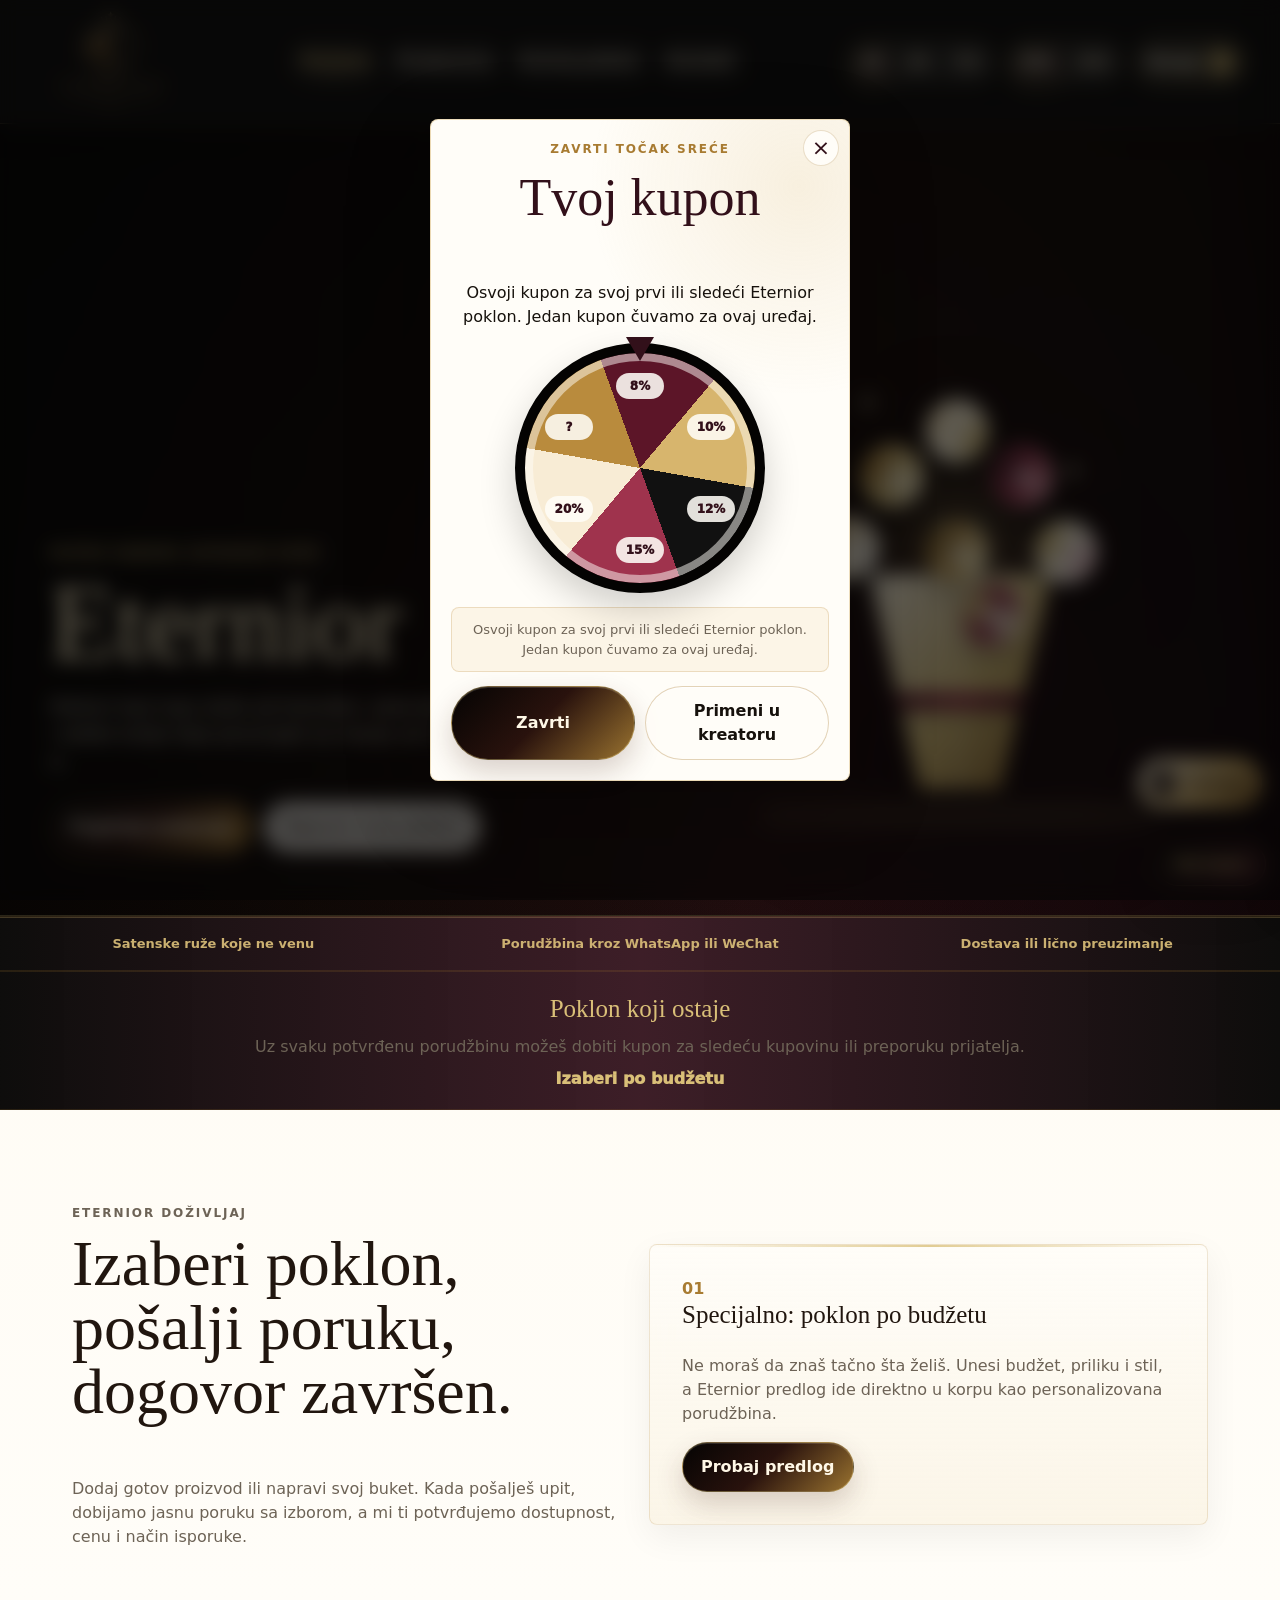
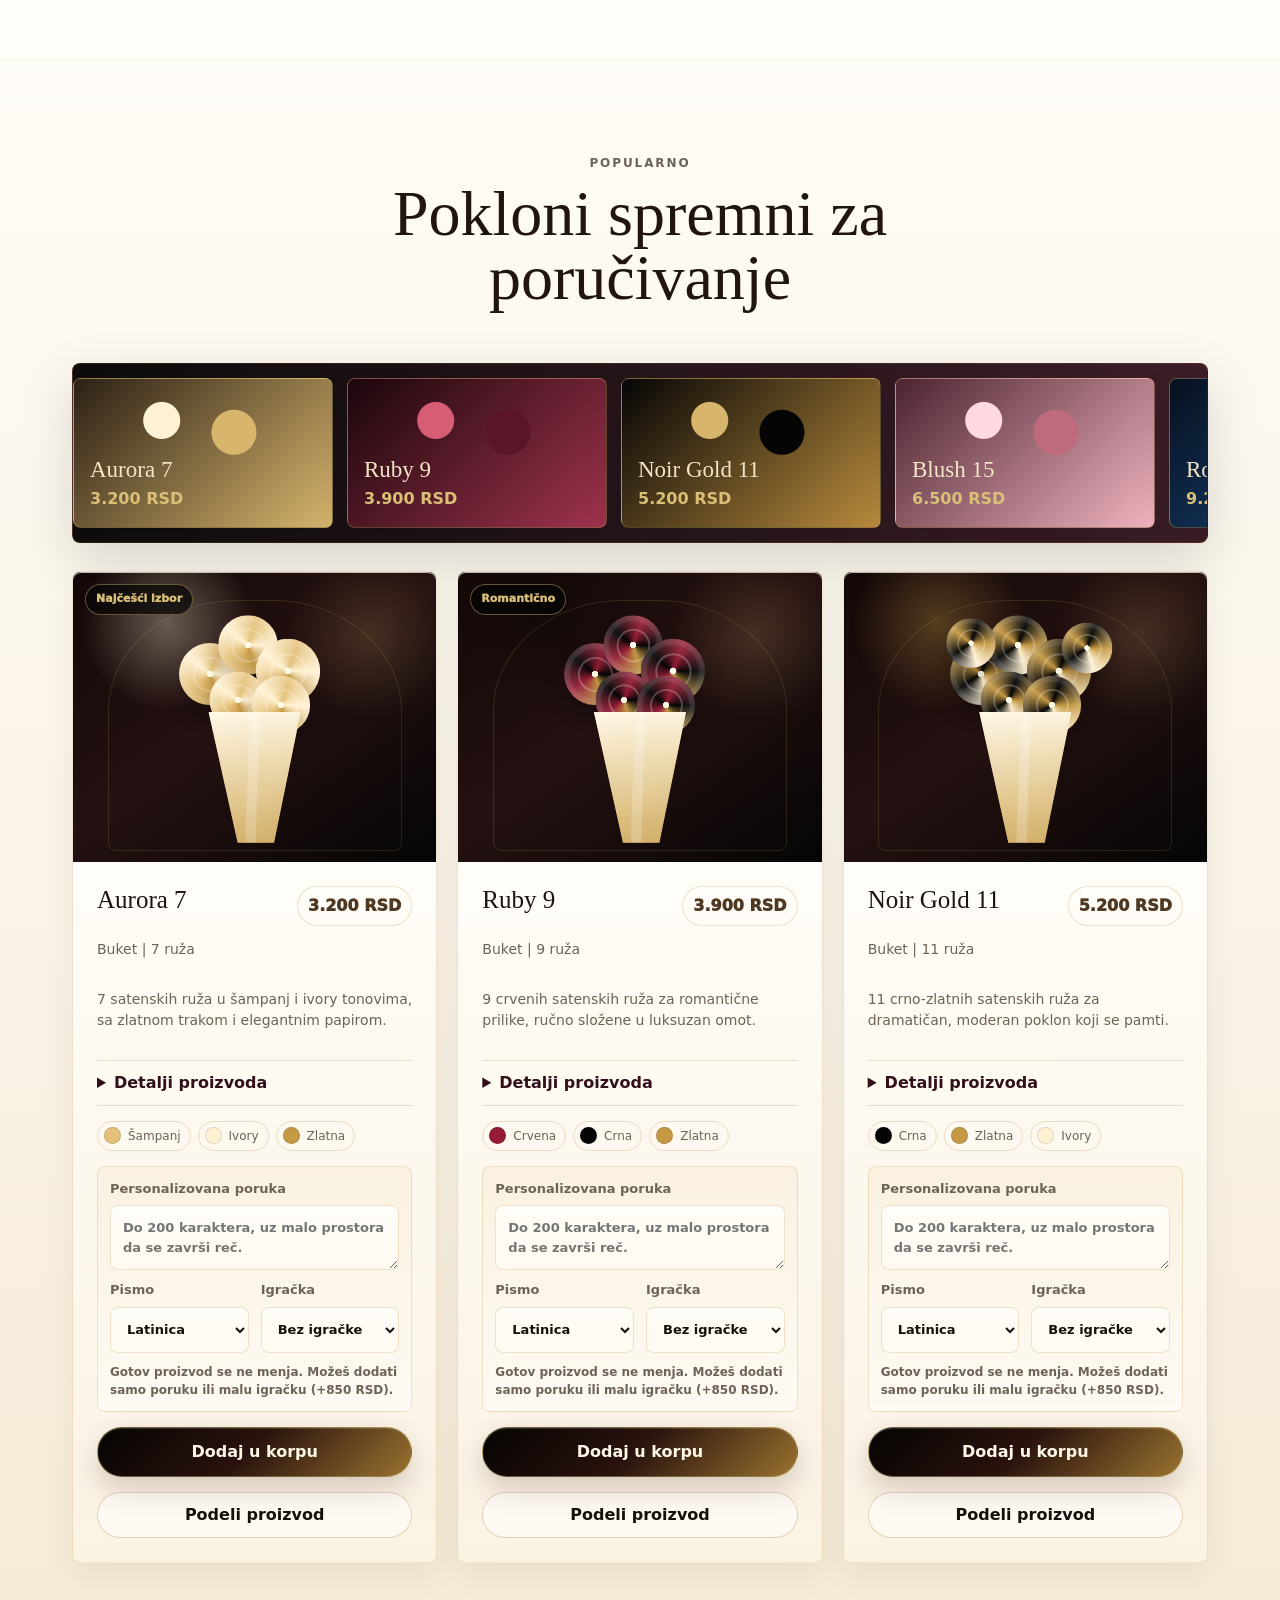
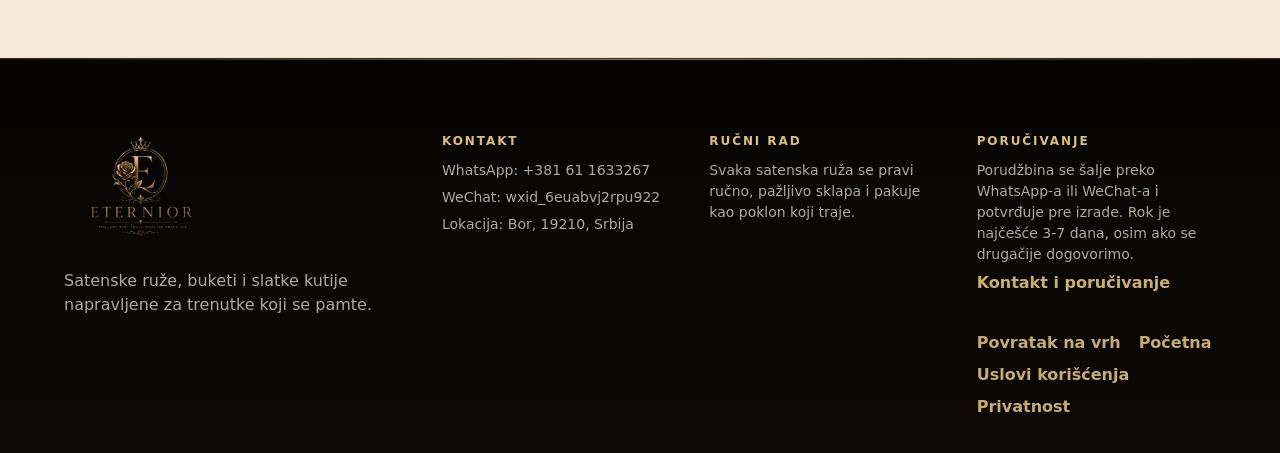
==== commit 293e5b95: "ai asistent, animacije, slike ilustracije i reseni bugovi" ====
--- a/index.html
+++ b/index.html
@@ -54,12 +54,20 @@
       <section class="hero">
         <div class="hero-media" role="img" aria-label="Luksuzni buket satenskih ruža">
           <div class="gift-scene" aria-hidden="true">
-            <span class="door"></span>
-            <span class="boy"></span>
-            <span class="girl"></span>
-            <span class="gift-bouquet"></span>
-            <span class="heart h1"></span>
-            <span class="heart h2"></span>
+            <span class="bouquet-aura"></span>
+            <span class="bouquet-stems"></span>
+            <span class="rose r1"></span>
+            <span class="rose r2"></span>
+            <span class="rose r3"></span>
+            <span class="rose r4"></span>
+            <span class="rose r5"></span>
+            <span class="rose r6"></span>
+            <span class="rose r7"></span>
+            <span class="bouquet-wrap"></span>
+            <span class="bouquet-ribbon"></span>
+            <span class="sparkle s1"></span>
+            <span class="sparkle s2"></span>
+            <span class="sparkle s3"></span>
           </div>
         </div>
         <div class="hero-content reveal">
--- a/styles.css
+++ b/styles.css
@@ -3514,3 +3514,1635 @@
     grid-template-columns: 1fr;
   }
 }
+
+/* Mobile-first shop filters and hero story scene */
+.shop-layout {
+  align-items: start;
+}
+
+.filter-box {
+  position: static;
+  top: auto;
+  z-index: 1;
+}
+
+.filter-box::after {
+  content: "";
+  display: block;
+  height: 1px;
+  margin-top: 6px;
+  background: linear-gradient(90deg, transparent, rgba(168, 123, 49, 0.24), transparent);
+}
+
+@media (min-width: 900px) {
+  .filter-box {
+    position: sticky;
+    top: 96px;
+  }
+}
+
+@media (max-width: 779px) {
+  .shop-layout {
+    gap: 18px;
+  }
+
+  .filter-box {
+    margin: -8px 0 8px;
+    gap: 10px;
+    padding: 12px;
+    border-color: rgba(168, 123, 49, 0.14);
+    background: rgba(255, 253, 248, 0.86);
+    box-shadow: 0 8px 24px rgba(4, 3, 2, 0.045);
+    transition: transform 220ms ease, box-shadow 220ms ease, background 220ms ease;
+  }
+
+  .filter-box .eyebrow {
+    display: block;
+    margin-bottom: 2px;
+  }
+
+  .filter-control {
+    gap: 5px;
+  }
+
+  .filter-control input,
+  .filter-control select {
+    min-height: 42px;
+  }
+
+  .filter-pills {
+    display: flex;
+    flex-wrap: nowrap;
+    gap: 8px;
+    margin-inline: -4px;
+    padding: 2px 4px 8px;
+    overflow-x: auto;
+    scrollbar-width: thin;
+    scroll-snap-type: x proximity;
+  }
+
+  .filter-box button {
+    flex: 0 0 auto;
+    min-height: 42px;
+    padding: 0 10px;
+    white-space: nowrap;
+    scroll-snap-align: start;
+  }
+
+  .filter-box > .button {
+    width: 100%;
+  }
+
+  .filter-box:focus-within {
+    background: rgba(255, 253, 248, 0.96);
+    box-shadow: 0 12px 30px rgba(4, 3, 2, 0.07);
+  }
+}
+
+@media (min-width: 430px) and (max-width: 779px) {
+  .filter-box {
+    grid-template-columns: repeat(2, minmax(0, 1fr));
+  }
+
+  .filter-box .eyebrow,
+  .filter-control:first-of-type,
+  .filter-pills,
+  .filter-box > .button,
+  .filter-box::after {
+    grid-column: 1 / -1;
+  }
+}
+
+.gift-scene {
+  right: clamp(24px, 6vw, 92px);
+  bottom: clamp(72px, 12vh, 118px);
+  width: clamp(360px, 38vw, 540px);
+  height: clamp(260px, 32vw, 360px);
+  border-radius: 8px;
+}
+
+.gift-scene::before {
+  content: "";
+  position: absolute;
+  left: 4%;
+  right: 4%;
+  bottom: -8px;
+  height: 18px;
+  border-radius: 999px;
+  background: rgba(217, 191, 120, 0.16);
+  filter: blur(10px);
+}
+
+.door {
+  right: 8%;
+  width: clamp(104px, 10vw, 138px);
+  height: clamp(190px, 18vw, 248px);
+  border-color: rgba(217, 191, 120, 0.82);
+}
+
+.boy,
+.girl {
+  width: clamp(52px, 5.4vw, 70px);
+  height: clamp(104px, 10vw, 132px);
+}
+
+.boy {
+  left: 7%;
+  background:
+    linear-gradient(#f4c7a2 0 24%, #203b64 25% 62%, #0c0a09 63%),
+    linear-gradient(135deg, transparent, rgba(217, 191, 120, 0.14));
+}
+
+.girl {
+  right: 15%;
+  background:
+    linear-gradient(#f4c7a2 0 23%, #eab7bf 24% 73%, #8d2d46 74%),
+    linear-gradient(135deg, transparent, rgba(217, 191, 120, 0.14));
+}
+
+.boy::before,
+.girl::before {
+  width: clamp(30px, 3vw, 38px);
+  height: clamp(30px, 3vw, 38px);
+}
+
+.girl::after,
+.boy::after {
+  content: "";
+  position: absolute;
+  top: 34%;
+  width: 28px;
+  height: 3px;
+  border-radius: 999px;
+  background: #f4c7a2;
+}
+
+.boy::after {
+  right: -20px;
+  transform: rotate(-18deg);
+}
+
+.girl::after {
+  left: -18px;
+  transform: rotate(18deg);
+}
+
+.gift-bouquet {
+  left: 26%;
+  bottom: 36%;
+  width: clamp(92px, 9vw, 124px);
+  height: clamp(82px, 8vw, 108px);
+}
+
+.gift-bouquet::before {
+  background:
+    radial-gradient(circle at 18% 30%, #f3e4c7 0 11px, transparent 12px),
+    radial-gradient(circle at 36% 16%, #d9bf78 0 13px, transparent 14px),
+    radial-gradient(circle at 56% 28%, #8d2d46 0 13px, transparent 14px),
+    radial-gradient(circle at 76% 20%, #fff8e7 0 11px, transparent 12px),
+    radial-gradient(circle at 64% 44%, #d9bf78 0 10px, transparent 11px),
+    linear-gradient(68deg, transparent 43%, #59685e 44% 48%, transparent 49%),
+    linear-gradient(104deg, transparent 48%, #59685e 49% 53%, transparent 54%);
+}
+
+.heart {
+  background: #d9bf78;
+  box-shadow: 0 0 18px rgba(217, 191, 120, 0.22);
+}
+
+.heart.h1 {
+  right: 31%;
+  top: 18%;
+}
+
+.heart.h2 {
+  right: 22%;
+  top: 27%;
+}
+
+@media (max-width: 779px) {
+  .hero {
+    min-height: 92dvh;
+  }
+
+  .hero-content {
+    align-self: end;
+    padding-top: 360px;
+    padding-bottom: 34px;
+  }
+
+  .gift-scene {
+    top: 102px;
+    left: 50%;
+    right: auto;
+    bottom: auto;
+    width: min(360px, 94vw);
+    height: 242px;
+    transform: translateX(-50%);
+  }
+
+  .door {
+    right: 6%;
+    bottom: 0;
+    width: 92px;
+    height: 164px;
+  }
+
+  .boy,
+  .girl {
+    bottom: 14px;
+    width: 46px;
+    height: 92px;
+  }
+
+  .boy {
+    left: 7%;
+  }
+
+  .girl {
+    right: 14%;
+  }
+
+  .boy::before,
+  .girl::before {
+    top: -18px;
+    left: 10px;
+    width: 26px;
+    height: 26px;
+  }
+
+  .gift-bouquet {
+    left: 26%;
+    bottom: 90px;
+    width: 76px;
+    height: 68px;
+  }
+
+  .gift-bouquet::after {
+    left: 18px;
+    width: 38px;
+    height: 30px;
+  }
+}
+
+/* Refined hero gift animation */
+.gift-scene {
+  isolation: isolate;
+}
+
+.gift-scene::after {
+  content: "";
+  position: absolute;
+  left: 10%;
+  right: 8%;
+  bottom: 0;
+  height: 2px;
+  background: linear-gradient(90deg, transparent, rgba(217, 191, 120, 0.36), transparent);
+  opacity: 0.9;
+}
+
+.boy,
+.girl {
+  border-radius: 999px 999px 20px 20px;
+  box-shadow: inset 0 1px 0 rgba(255, 248, 231, 0.14);
+}
+
+.boy {
+  left: 6%;
+  background:
+    radial-gradient(circle at 50% -8%, #2f2119 0 18%, transparent 19%),
+    linear-gradient(#f2c7a4 0 23%, #223a5f 24% 64%, #0a0908 65%);
+  animation: boyWalkRefined 10s ease-in-out infinite;
+}
+
+.girl {
+  right: 13%;
+  background:
+    radial-gradient(circle at 48% -8%, #2a1711 0 18%, transparent 19%),
+    linear-gradient(#f2c7a4 0 22%, #f0bdc5 23% 70%, #8d2d46 71%);
+  animation: girlOpenRefined 10s ease-in-out infinite;
+}
+
+.boy::before,
+.girl::before {
+  border: 2px solid rgba(255, 248, 231, 0.12);
+  background:
+    radial-gradient(circle at 38% 40%, rgba(255, 248, 231, 0.85) 0 2px, transparent 3px),
+    radial-gradient(circle at 62% 40%, rgba(255, 248, 231, 0.85) 0 2px, transparent 3px),
+    linear-gradient(#f2c7a4, #eab58e);
+  box-shadow: 0 8px 16px rgba(4, 3, 2, 0.18);
+}
+
+.boy::after,
+.girl::after {
+  top: 42%;
+  width: clamp(48px, 5.4vw, 72px);
+  height: clamp(8px, 0.85vw, 12px);
+  border-radius: 999px;
+  background:
+    linear-gradient(90deg, #eab58e, #f2c7a4 74%, #f8d6b7);
+  box-shadow: 0 5px 12px rgba(4, 3, 2, 0.16);
+  transform-origin: center;
+}
+
+.boy::after {
+  right: clamp(-58px, -4.6vw, -44px);
+  transform: rotate(-9deg);
+  animation: boyArmOffer 10s ease-in-out infinite;
+}
+
+.girl::after {
+  left: clamp(-54px, -4.2vw, -40px);
+  transform: rotate(10deg);
+  animation: girlArmReceive 10s ease-in-out infinite;
+}
+
+.gift-bouquet {
+  left: 33%;
+  bottom: 39%;
+  width: clamp(118px, 10.6vw, 154px);
+  height: clamp(116px, 10.2vw, 148px);
+  transform-origin: 50% 82%;
+  animation: bouquetPresentRefined 10s ease-in-out infinite;
+  z-index: 2;
+}
+
+.gift-bouquet::before {
+  inset: 0;
+  border-radius: 50% 50% 44% 44%;
+  background:
+    radial-gradient(circle at 50% 18%, #fff8e7 0 12px, rgba(255, 248, 231, 0.18) 13px 16px, transparent 17px),
+    radial-gradient(circle at 34% 28%, #d9bf78 0 13px, rgba(217, 191, 120, 0.18) 14px 18px, transparent 19px),
+    radial-gradient(circle at 66% 28%, #8d2d46 0 13px, rgba(141, 45, 70, 0.2) 14px 18px, transparent 19px),
+    radial-gradient(circle at 43% 43%, #f3e4c7 0 12px, rgba(243, 228, 199, 0.18) 13px 16px, transparent 17px),
+    radial-gradient(circle at 58% 44%, #d9bf78 0 12px, rgba(217, 191, 120, 0.18) 13px 16px, transparent 17px),
+    radial-gradient(circle at 50% 58%, #8d2d46 0 10px, rgba(141, 45, 70, 0.16) 11px 14px, transparent 15px),
+    linear-gradient(71deg, transparent 47%, #59685e 48% 51%, transparent 52%),
+    linear-gradient(92deg, transparent 47%, #59685e 48% 51%, transparent 52%),
+    linear-gradient(111deg, transparent 47%, #59685e 48% 51%, transparent 52%);
+  filter: drop-shadow(0 14px 18px rgba(4, 3, 2, 0.24));
+}
+
+.gift-bouquet::after {
+  left: 50%;
+  bottom: 0;
+  width: 54%;
+  height: 42%;
+  border: 1px solid rgba(217, 191, 120, 0.35);
+  border-radius: 0 0 20px 20px;
+  clip-path: polygon(7% 0, 93% 0, 66% 100%, 34% 100%);
+  background:
+    linear-gradient(130deg, rgba(255, 248, 231, 0.94), rgba(217, 191, 120, 0.78) 58%, rgba(168, 123, 49, 0.92));
+  transform: translateX(-50%);
+}
+
+@keyframes boyWalkRefined {
+  0%, 14% {
+    transform: translateX(0);
+  }
+  40%, 78% {
+    transform: translateX(clamp(116px, 10vw, 146px));
+  }
+  100% {
+    transform: translateX(0);
+  }
+}
+
+@keyframes girlOpenRefined {
+  0%, 30% {
+    transform: translateX(24px);
+    opacity: 0;
+  }
+  42%, 86% {
+    transform: translateX(0);
+    opacity: 1;
+  }
+  100% {
+    transform: translateX(24px);
+    opacity: 0;
+  }
+}
+
+@keyframes bouquetPresentRefined {
+  0%, 28% {
+    transform: translateX(0) rotate(-7deg) scale(0.94);
+  }
+  48%, 78% {
+    transform: translateX(clamp(84px, 7.4vw, 118px)) rotate(3deg) scale(1);
+  }
+  100% {
+    transform: translateX(0) rotate(-7deg) scale(0.94);
+  }
+}
+
+@keyframes boyArmOffer {
+  0%, 26%, 100% {
+    transform: rotate(-20deg) translateX(0);
+  }
+  44%, 78% {
+    transform: rotate(-5deg) translateX(8px);
+  }
+}
+
+@keyframes girlArmReceive {
+  0%, 36%, 100% {
+    transform: rotate(24deg) translateX(0);
+  }
+  50%, 84% {
+    transform: rotate(8deg) translateX(-8px);
+  }
+}
+
+@media (max-width: 779px) {
+  .boy::after,
+  .girl::after {
+    width: 42px;
+    height: 8px;
+  }
+
+  .boy::after {
+    right: -36px;
+  }
+
+  .girl::after {
+    left: -34px;
+  }
+
+  .gift-bouquet {
+    left: 31%;
+    bottom: 80px;
+    width: 98px;
+    height: 98px;
+  }
+
+  .gift-bouquet::after {
+    left: 50%;
+    width: 52px;
+    height: 38px;
+  }
+}
+
+.gift-scene {
+  opacity: 0.98;
+  transform: none;
+  transform-origin: center;
+}
+
+@media (max-width: 779px) {
+  .gift-scene {
+    top: 102px;
+    left: 50%;
+    right: auto;
+    bottom: auto;
+    width: min(360px, 94vw);
+    height: 242px;
+    opacity: 0.98;
+    transform: translateX(-50%);
+    transform-origin: center;
+  }
+}
+
+/* Premium hero animation reset: no stick figures, just the gift moment */
+.gift-scene {
+  right: clamp(34px, 8vw, 118px);
+  bottom: clamp(76px, 12vh, 128px);
+  width: clamp(330px, 34vw, 500px);
+  height: clamp(300px, 31vw, 430px);
+  overflow: visible;
+}
+
+.boy,
+.girl {
+  display: none;
+}
+
+.door {
+  right: 8%;
+  bottom: 0;
+  width: 44%;
+  height: 78%;
+  border: 1px solid rgba(217, 191, 120, 0.74);
+  border-radius: 46% 46% 8px 8px;
+  background:
+    linear-gradient(180deg, rgba(217, 191, 120, 0.08), transparent 34%),
+    linear-gradient(135deg, rgba(255, 248, 231, 0.08), rgba(4, 3, 2, 0.2));
+  box-shadow: inset 0 0 42px rgba(217, 191, 120, 0.1);
+  animation: doorGlow 8s ease-in-out infinite;
+}
+
+.door::after {
+  right: 15%;
+  top: 49%;
+  width: 8px;
+  height: 8px;
+  background: var(--champagne);
+  box-shadow: 0 0 18px rgba(217, 191, 120, 0.42);
+}
+
+.gift-bouquet {
+  left: 18%;
+  bottom: 25%;
+  width: clamp(170px, 18vw, 250px);
+  height: clamp(210px, 21vw, 300px);
+  transform-origin: 50% 78%;
+  animation: bouquetShowcase 8s ease-in-out infinite;
+}
+
+.gift-bouquet::before {
+  inset: 0;
+  border-radius: 50% 50% 34% 34%;
+  background:
+    radial-gradient(circle at 50% 10%, #fff8e7 0 16px, rgba(255, 248, 231, 0.18) 17px 23px, transparent 24px),
+    radial-gradient(circle at 34% 17%, #d9bf78 0 18px, rgba(217, 191, 120, 0.18) 19px 25px, transparent 26px),
+    radial-gradient(circle at 66% 18%, #8d2d46 0 18px, rgba(141, 45, 70, 0.18) 19px 25px, transparent 26px),
+    radial-gradient(circle at 23% 33%, #f3e4c7 0 17px, rgba(243, 228, 199, 0.18) 18px 24px, transparent 25px),
+    radial-gradient(circle at 50% 34%, #d9bf78 0 18px, rgba(217, 191, 120, 0.18) 19px 25px, transparent 26px),
+    radial-gradient(circle at 78% 34%, #fff8e7 0 16px, rgba(255, 248, 231, 0.18) 17px 23px, transparent 24px),
+    radial-gradient(circle at 38% 51%, #8d2d46 0 15px, rgba(141, 45, 70, 0.16) 16px 21px, transparent 22px),
+    radial-gradient(circle at 62% 52%, #f3e4c7 0 15px, rgba(243, 228, 199, 0.16) 16px 21px, transparent 22px),
+    linear-gradient(66deg, transparent 48%, #59685e 49% 51%, transparent 52%),
+    linear-gradient(82deg, transparent 48%, #59685e 49% 51%, transparent 52%),
+    linear-gradient(98deg, transparent 48%, #59685e 49% 51%, transparent 52%),
+    linear-gradient(116deg, transparent 48%, #59685e 49% 51%, transparent 52%);
+  filter: drop-shadow(0 22px 28px rgba(4, 3, 2, 0.28));
+}
+
+.gift-bouquet::after {
+  left: 50%;
+  bottom: 2%;
+  width: 44%;
+  height: 48%;
+  border: 1px solid rgba(217, 191, 120, 0.46);
+  border-radius: 0 0 24px 24px;
+  clip-path: polygon(8% 0, 92% 0, 67% 100%, 33% 100%);
+  background:
+    linear-gradient(90deg, transparent 48%, rgba(255, 248, 231, 0.45) 49% 51%, transparent 52%),
+    linear-gradient(132deg, #fff8e7 0%, #d9bf78 56%, #8d6b2e 100%);
+  transform: translateX(-50%);
+  box-shadow: inset 0 1px 0 rgba(255, 248, 231, 0.36);
+}
+
+.heart {
+  width: 16px;
+  height: 16px;
+  background: var(--champagne);
+  opacity: 0;
+  box-shadow: 0 0 22px rgba(217, 191, 120, 0.32);
+  animation: luxeHeartFloat 8s ease-in-out infinite;
+}
+
+.heart::before,
+.heart::after {
+  width: 16px;
+  height: 16px;
+}
+
+.heart::before {
+  left: -8px;
+}
+
+.heart::after {
+  top: -8px;
+}
+
+.heart.h1 {
+  right: 54%;
+  top: 18%;
+}
+
+.heart.h2 {
+  right: 42%;
+  top: 11%;
+  animation-delay: 0.85s;
+}
+
+@keyframes bouquetShowcase {
+  0%, 100% {
+    transform: translateY(10px) rotate(-2deg) scale(0.96);
+    filter: saturate(0.96);
+  }
+  42%, 70% {
+    transform: translateY(-8px) rotate(1deg) scale(1.03);
+    filter: saturate(1.08);
+  }
+}
+
+@keyframes doorGlow {
+  0%, 100% {
+    border-color: rgba(217, 191, 120, 0.5);
+    box-shadow: inset 0 0 34px rgba(217, 191, 120, 0.08);
+  }
+  48%, 72% {
+    border-color: rgba(255, 248, 231, 0.82);
+    box-shadow: inset 0 0 48px rgba(217, 191, 120, 0.16), 0 0 34px rgba(217, 191, 120, 0.1);
+  }
+}
+
+@keyframes luxeHeartFloat {
+  0%, 38% {
+    opacity: 0;
+    transform: translateY(24px) rotate(45deg) scale(0.72);
+  }
+  52%, 78% {
+    opacity: 0.9;
+  }
+  100% {
+    opacity: 0;
+    transform: translateY(-58px) rotate(45deg) scale(1.02);
+  }
+}
+
+@media (max-width: 779px) {
+  .hero {
+    min-height: 88dvh;
+  }
+
+  .hero-content {
+    padding-top: 330px;
+  }
+
+  .gift-scene {
+    top: 104px;
+    left: 50%;
+    width: min(330px, 92vw);
+    height: 250px;
+    transform: translateX(-50%);
+  }
+
+  .door {
+    right: 4%;
+    width: 42%;
+    height: 74%;
+  }
+
+  .gift-bouquet {
+    left: 9%;
+    bottom: 16%;
+    width: 168px;
+    height: 206px;
+  }
+
+  .heart.h1 {
+    right: 52%;
+    top: 14%;
+  }
+
+  .heart.h2 {
+    right: 38%;
+    top: 9%;
+  }
+}
+
+/* Fresh hero bouquet animation */
+.gift-scene {
+  position: absolute;
+  right: clamp(34px, 8vw, 118px);
+  bottom: clamp(70px, 11vh, 118px);
+  width: clamp(300px, 34vw, 500px);
+  height: clamp(320px, 35vw, 520px);
+  opacity: 1;
+  transform: none;
+  overflow: visible;
+  isolation: isolate;
+}
+
+.gift-scene > * {
+  position: absolute;
+  display: block;
+}
+
+.bouquet-aura {
+  inset: 8% 2% 0;
+  border-radius: 50%;
+  background:
+    radial-gradient(circle at 50% 34%, rgba(217, 191, 120, 0.28), transparent 34%),
+    radial-gradient(circle at 50% 58%, rgba(141, 45, 70, 0.16), transparent 42%);
+  filter: blur(18px);
+  animation: auraPulse 7s ease-in-out infinite;
+}
+
+.bouquet-stems {
+  left: 50%;
+  top: 34%;
+  width: 44%;
+  height: 32%;
+  transform: translateX(-50%);
+  z-index: 1;
+  background:
+    linear-gradient(74deg, transparent 47%, #5f7164 48% 50%, transparent 51%),
+    linear-gradient(84deg, transparent 48%, #74836d 49% 51%, transparent 52%),
+    linear-gradient(96deg, transparent 48%, #4f6558 49% 51%, transparent 52%),
+    linear-gradient(108deg, transparent 47%, #687a68 48% 50%, transparent 51%);
+  clip-path: polygon(18% 0, 82% 0, 62% 100%, 38% 100%);
+}
+
+.rose {
+  z-index: 3;
+  width: clamp(50px, 5vw, 74px);
+  aspect-ratio: 1;
+  border-radius: 50%;
+  background:
+    radial-gradient(circle at 50% 50%, rgba(255, 253, 248, 0.96) 0 14%, transparent 15%),
+    conic-gradient(from 28deg, var(--petal-a), var(--petal-b), var(--petal-a), var(--petal-c), var(--petal-a));
+  box-shadow:
+    inset 0 0 0 5px rgba(255, 248, 231, 0.1),
+    inset 0 0 18px rgba(4, 3, 2, 0.16),
+    0 16px 24px rgba(4, 3, 2, 0.22);
+  animation: roseFloat 7s ease-in-out infinite;
+}
+
+.rose::before,
+.rose::after {
+  content: "";
+  position: absolute;
+  inset: 18%;
+  border-radius: 50%;
+  border: 2px solid rgba(255, 248, 231, 0.32);
+  transform: rotate(28deg);
+}
+
+.rose::after {
+  inset: 31%;
+  border-color: rgba(4, 3, 2, 0.12);
+  transform: rotate(-18deg);
+}
+
+.r1 {
+  --petal-a: #fff6df;
+  --petal-b: #d9bf78;
+  --petal-c: #f2dfb6;
+  left: 42%;
+  top: 7%;
+}
+
+.r2 {
+  --petal-a: #d9bf78;
+  --petal-b: #fff2c9;
+  --petal-c: #a87b31;
+  left: 27%;
+  top: 17%;
+  animation-delay: 0.15s;
+}
+
+.r3 {
+  --petal-a: #8d2d46;
+  --petal-b: #d68a9c;
+  --petal-c: #4d1424;
+  left: 57%;
+  top: 17%;
+  animation-delay: 0.3s;
+}
+
+.r4 {
+  --petal-a: #f3e4c7;
+  --petal-b: #fffaf0;
+  --petal-c: #c8a86a;
+  left: 17%;
+  top: 33%;
+  animation-delay: 0.45s;
+}
+
+.r5 {
+  --petal-a: #caa55e;
+  --petal-b: #fff0bf;
+  --petal-c: #8d6b2e;
+  left: 42%;
+  top: 34%;
+  animation-delay: 0.6s;
+}
+
+.r6 {
+  --petal-a: #fff8e7;
+  --petal-b: #eac0c8;
+  --petal-c: #d9bf78;
+  left: 67%;
+  top: 34%;
+  animation-delay: 0.75s;
+}
+
+.r7 {
+  --petal-a: #8d2d46;
+  --petal-b: #f3e4c7;
+  --petal-c: #d9bf78;
+  left: 50%;
+  top: 48%;
+  animation-delay: 0.9s;
+}
+
+.bouquet-wrap {
+  left: 50%;
+  bottom: 6%;
+  width: 42%;
+  height: 48%;
+  z-index: 2;
+  transform: translateX(-50%);
+  clip-path: polygon(0 0, 100% 0, 72% 100%, 28% 100%);
+  border-radius: 8px 8px 28px 28px;
+  background:
+    linear-gradient(90deg, transparent 49%, rgba(255, 253, 248, 0.42) 50%, transparent 51%),
+    linear-gradient(132deg, #fff8e7 0%, #d9bf78 56%, #7f5a21 100%);
+  box-shadow:
+    inset 0 1px 0 rgba(255, 248, 231, 0.5),
+    0 24px 42px rgba(4, 3, 2, 0.26);
+}
+
+.bouquet-ribbon {
+  left: 50%;
+  bottom: 24%;
+  z-index: 4;
+  width: 30%;
+  height: 16px;
+  transform: translateX(-50%);
+  border-radius: 999px;
+  background: linear-gradient(90deg, #4d1424, #8d2d46, #4d1424);
+  box-shadow: 0 8px 18px rgba(4, 3, 2, 0.22);
+}
+
+.sparkle {
+  z-index: 5;
+  width: 7px;
+  height: 7px;
+  border-radius: 50%;
+  background: #fff8e7;
+  box-shadow: 0 0 16px rgba(217, 191, 120, 0.75);
+  animation: sparkleFloat 7s ease-in-out infinite;
+}
+
+.s1 {
+  left: 28%;
+  top: 7%;
+}
+
+.s2 {
+  left: 75%;
+  top: 22%;
+  animation-delay: 0.65s;
+}
+
+.s3 {
+  left: 20%;
+  top: 48%;
+  animation-delay: 1.1s;
+}
+
+@keyframes roseFloat {
+  0%, 100% {
+    transform: translateY(6px) rotate(-2deg);
+  }
+  50% {
+    transform: translateY(-7px) rotate(2deg);
+  }
+}
+
+@keyframes sparkleFloat {
+  0%, 100% {
+    opacity: 0.2;
+    transform: translateY(10px) scale(0.7);
+  }
+  45%, 68% {
+    opacity: 1;
+    transform: translateY(-12px) scale(1);
+  }
+}
+
+@keyframes auraPulse {
+  0%, 100% {
+    opacity: 0.58;
+    transform: scale(0.96);
+  }
+  50% {
+    opacity: 0.88;
+    transform: scale(1.02);
+  }
+}
+
+@media (max-width: 779px) {
+  .hero {
+    min-height: 88dvh;
+  }
+
+  .hero-content {
+    padding-top: 350px;
+  }
+
+  .gift-scene {
+    top: 100px;
+    left: 50%;
+    right: auto;
+    bottom: auto;
+    width: min(330px, 92vw);
+    height: 286px;
+    transform: translateX(-50%);
+  }
+
+  .rose {
+    width: 48px;
+  }
+
+  .bouquet-wrap {
+    width: 42%;
+    height: 46%;
+  }
+}
+
+/* Product art and live builder preview */
+.product-visual {
+  isolation: isolate;
+  display: grid;
+  place-items: center;
+  min-height: clamp(230px, 28vw, 290px);
+  background:
+    radial-gradient(circle at 26% 18%, color-mix(in srgb, var(--rose-b) 34%, transparent), transparent 24%),
+    radial-gradient(circle at 82% 22%, rgba(215, 181, 109, 0.18), transparent 22%),
+    linear-gradient(145deg, #120707 0%, #251111 48%, #050505 100%);
+}
+
+.pv-surface,
+.live-arrangement {
+  position: relative;
+  width: min(88%, 320px);
+  aspect-ratio: 1.12 / 1;
+}
+
+.pv-surface > *,
+.live-arrangement > * {
+  position: absolute;
+  display: block;
+}
+
+.pv-surface::before,
+.live-arrangement::before {
+  content: "";
+  position: absolute;
+  inset: 9% 4% 3%;
+  border: 1px solid rgba(215, 181, 109, 0.22);
+  border-radius: 44% 44% 8px 8px;
+  opacity: 0.7;
+  pointer-events: none;
+}
+
+.pv-bouquet-wrap,
+.preview-wrap {
+  z-index: 4;
+  left: 31%;
+  bottom: 6%;
+  width: 38%;
+  height: 46%;
+  clip-path: polygon(12% 0, 88% 0, 66% 100%, 36% 100%);
+  background:
+    linear-gradient(90deg, transparent 48%, rgba(255, 255, 255, 0.2) 50%, transparent 54%),
+    linear-gradient(145deg, #fff8e8 0%, #d7b56d 58%, #7a5320 100%);
+  box-shadow: inset 0 0 28px rgba(255, 255, 255, 0.26), 0 18px 34px rgba(0, 0, 0, 0.22);
+}
+
+.pv-bouquet-wrap::after,
+.preview-wrap::after {
+  content: "";
+  position: absolute;
+  inset: 0;
+  clip-path: inherit;
+  background:
+    linear-gradient(92deg, transparent 0 44%, rgba(255, 255, 255, 0.22) 45% 52%, transparent 53%),
+    linear-gradient(180deg, rgba(255, 248, 232, 0.92), rgba(215, 181, 109, 0.96));
+  opacity: 0.92;
+}
+
+.pv-stems,
+.preview-stems {
+  z-index: 1;
+  left: 38%;
+  bottom: 33%;
+  width: 24%;
+  height: 28%;
+  background:
+    linear-gradient(78deg, transparent 0 18%, #536954 19% 24%, transparent 25% 44%, #6f7b68 45% 50%, transparent 51% 68%, #536954 69% 74%, transparent 75%),
+    linear-gradient(90deg, transparent, rgba(255, 255, 255, 0.1), transparent);
+  transform: rotate(-4deg);
+}
+
+.pv-rose-cluster,
+.preview-roses {
+  z-index: 3;
+  inset: 6% 13% 34%;
+}
+
+.pv-rose,
+.preview-rose {
+  position: absolute;
+  display: block;
+  width: clamp(42px, 8vw, 62px);
+  height: clamp(42px, 8vw, 62px);
+  border-radius: 50%;
+  background:
+    radial-gradient(circle at 50% 50%, #fffbe9 0 7%, transparent 8%),
+    conic-gradient(from 20deg, var(--rose-a), var(--rose-b), var(--rose-c), var(--rose-a), var(--rose-b), var(--rose-a));
+  box-shadow: inset 0 0 0 6px rgba(255, 255, 255, 0.08), inset 0 0 22px rgba(255, 255, 255, 0.22), 0 12px 20px rgba(0, 0, 0, 0.2);
+}
+
+.pv-rose::after,
+.preview-rose::after {
+  content: "";
+  position: absolute;
+  inset: 22%;
+  border-radius: inherit;
+  border: 2px solid rgba(255, 255, 255, 0.24);
+  transform: rotate(28deg);
+}
+
+.pv-rose-1,
+.preview-rose-1 { left: 18%; top: 30%; }
+.pv-rose-2,
+.preview-rose-2 { left: 34%; top: 13%; transform: scale(0.96); }
+.pv-rose-3,
+.preview-rose-3 { left: 51%; top: 28%; transform: scale(1.04); }
+.pv-rose-4,
+.preview-rose-4 { left: 30%; top: 45%; transform: scale(0.92); }
+.pv-rose-5,
+.preview-rose-5 { left: 48%; top: 48%; transform: scale(0.94); }
+.pv-rose-6,
+.preview-rose-6 { left: 63%; top: 15%; transform: scale(0.82); }
+.pv-rose-7,
+.preview-rose-7 { left: 14%; top: 12%; transform: scale(0.8); }
+.pv-rose-8,
+.preview-rose-8 { left: 65%; top: 42%; transform: scale(0.74); }
+.pv-rose-9,
+.preview-rose-9 { left: 40%; top: 0; transform: scale(0.72); }
+.preview-rose-10 { left: 8%; top: 47%; transform: scale(0.7); }
+.preview-rose-11 { left: 72%; top: 29%; transform: scale(0.68); }
+
+.pv-box-back,
+.pv-box-base,
+.preview-box-lid,
+.preview-box {
+  border: 1px solid rgba(215, 181, 109, 0.48);
+  background:
+    linear-gradient(135deg, rgba(255, 255, 255, 0.22), transparent 32%),
+    linear-gradient(145deg, #fff8ea, color-mix(in srgb, var(--rose-b) 50%, #d7b56d), #2a1410);
+  box-shadow: 0 18px 36px rgba(0, 0, 0, 0.24), inset 0 0 24px rgba(255, 255, 255, 0.18);
+}
+
+.pv-box-back,
+.preview-box-lid {
+  z-index: 2;
+  left: 16%;
+  right: 16%;
+  bottom: 25%;
+  height: 45%;
+  border-radius: 24px 24px 10px 10px;
+}
+
+.pv-box-base,
+.preview-box {
+  z-index: 4;
+  left: 12%;
+  right: 12%;
+  bottom: 5%;
+  height: 37%;
+  border-radius: 12px 12px 24px 24px;
+}
+
+.visual-heart .pv-box-back,
+.visual-heart .pv-box-base {
+  border-radius: 46% 46% 18px 18px;
+}
+
+.pv-sweets,
+.preview-sweets {
+  z-index: 5;
+  left: 49%;
+  right: 11%;
+  bottom: 20%;
+  height: 31%;
+}
+
+.pv-sweet,
+.preview-sweet {
+  position: absolute;
+  display: block;
+  width: 34px;
+  height: 34px;
+  border-radius: 50%;
+  background: radial-gradient(circle at 32% 28%, #fff9dd, #d7b56d 42%, #6a371d 100%);
+  box-shadow: 0 8px 14px rgba(0, 0, 0, 0.2);
+}
+
+.pv-sweet::before,
+.preview-sweet::before {
+  content: "";
+  position: absolute;
+  inset: 18%;
+  border-radius: inherit;
+  background: rgba(255, 255, 255, 0.34);
+  box-shadow: inset 0 0 0 1px rgba(80, 45, 28, 0.12);
+}
+
+.pv-sweet::after,
+.preview-sweet::after {
+  content: "";
+  position: absolute;
+  left: 50%;
+  top: 50%;
+  display: grid;
+  place-items: center;
+  width: 62%;
+  height: 62%;
+  border-radius: 50%;
+  color: #5b321d;
+  font-family: Georgia, serif;
+  font-size: 10px;
+  font-weight: 900;
+  line-height: 1;
+  transform: translate(-50%, -50%);
+}
+
+.pv-sweet-1,
+.preview-sweet:nth-child(1) { left: 4%; top: 12%; }
+.pv-sweet-2,
+.preview-sweet:nth-child(2) { left: 36%; top: 2%; }
+.pv-sweet-3,
+.preview-sweet:nth-child(3) { left: 20%; top: 46%; }
+.pv-sweet-4,
+.preview-sweet:nth-child(4) { left: 57%; top: 36%; }
+
+.pv-sweet.raffaello,
+.preview-sweet.raffaello {
+  background: radial-gradient(circle at 30% 24%, #ffffff, #fff1d2 54%, #d6b678 100%);
+}
+
+.pv-sweet.raffaello::after,
+.preview-sweet.raffaello::after {
+  content: "R";
+  background: rgba(255, 255, 255, 0.6);
+}
+
+.pv-sweet.ferrero::after,
+.preview-sweet.ferrero::after {
+  content: "F";
+  background: rgba(255, 236, 165, 0.58);
+}
+
+.pv-sweet.candy,
+.visual-candy .pv-sweet,
+.preview-sweet.mini-bar {
+  border-radius: 10px;
+  background:
+    linear-gradient(90deg, transparent 0 12%, rgba(255, 255, 255, 0.72) 13% 22%, transparent 23% 78%, rgba(255, 255, 255, 0.72) 79% 88%, transparent 89%),
+    linear-gradient(135deg, #e95588, #f4cc4f 50%, #67a4d9);
+}
+
+.pv-sweet.candy::after,
+.visual-candy .pv-sweet::after,
+.preview-sweet.mini-bar::after {
+  content: "";
+  width: 70%;
+  height: 3px;
+  border-radius: 999px;
+  background: rgba(255, 255, 255, 0.78);
+}
+
+.pv-sweet.bar,
+.preview-sweet.big-bar {
+  width: 48px;
+  height: 24px;
+  border-radius: 8px;
+  background: linear-gradient(135deg, #573326, #d7b56d 54%, #fff2d4);
+  transform: rotate(-10deg);
+}
+
+.pv-sweet.bar::before,
+.preview-sweet.big-bar::before {
+  inset: 0;
+  border-radius: inherit;
+  background:
+    linear-gradient(90deg, rgba(255, 255, 255, 0.64) 0 18%, transparent 19% 72%, rgba(255, 255, 255, 0.5) 73% 100%),
+    linear-gradient(135deg, rgba(87, 51, 38, 0.92), rgba(215, 181, 109, 0.86));
+}
+
+.pv-sweet.bar::after,
+.preview-sweet.big-bar::after {
+  content: "CHOCO";
+  width: auto;
+  height: auto;
+  padding: 0;
+  border-radius: 0;
+  background: transparent;
+  color: #fff8e7;
+  font-size: 6px;
+  letter-spacing: 0.08em;
+}
+
+.pv-toy,
+.preview-toy {
+  z-index: 6;
+  right: 13%;
+  bottom: 22%;
+  width: 58px;
+  height: 66px;
+  border-radius: 48% 48% 42% 42%;
+  background: linear-gradient(145deg, #fff2d4, #c38c68);
+  box-shadow: inset 0 8px 15px rgba(255, 255, 255, 0.34), 0 10px 20px rgba(0, 0, 0, 0.2);
+}
+
+.pv-addon-toy {
+  right: 8%;
+  bottom: 15%;
+  transform: scale(0.84);
+}
+
+.pv-addon-toy[hidden] {
+  display: none;
+}
+
+.pv-toy::before,
+.pv-toy::after,
+.preview-toy::before,
+.preview-toy::after {
+  content: "";
+  position: absolute;
+  top: -10px;
+  width: 22px;
+  height: 22px;
+  border-radius: 50%;
+  background: inherit;
+}
+
+.pv-toy::before,
+.preview-toy::before { left: 1px; }
+.pv-toy::after,
+.preview-toy::after { right: 1px; }
+
+.pv-toy i,
+.preview-toy i {
+  position: absolute;
+  inset: 26px 17px 20px;
+  border-radius: 50%;
+  background: radial-gradient(circle at 35% 38%, #3b2119 0 3px, transparent 4px), radial-gradient(circle at 68% 38%, #3b2119 0 3px, transparent 4px), radial-gradient(circle at 50% 66%, #8b4b35 0 5px, transparent 6px);
+}
+
+.pv-ribbon,
+.preview-ribbon {
+  z-index: 7;
+  left: 50%;
+  width: min(62%, 180px);
+  bottom: 24%;
+  min-height: 26px;
+  display: grid;
+  place-items: center;
+  padding: 3px 12px;
+  border: 1px solid rgba(255, 248, 231, 0.52);
+  border-radius: 999px;
+  background: linear-gradient(90deg, #050505, #7f5a21, #050505);
+  color: #fff8e7;
+  font-family: Georgia, serif;
+  font-size: 12px;
+  text-align: center;
+  white-space: nowrap;
+  transform: translateX(-50%) rotate(-4deg);
+}
+
+.pv-jewel,
+.preview-jewels {
+  z-index: 7;
+  left: 24%;
+  top: 17%;
+  width: 16px;
+  height: 16px;
+  border-radius: 50%;
+  background: radial-gradient(circle, #ffffff, #d7b56d 54%, transparent 56%);
+  box-shadow: 72px 12px 0 -4px #fff8e7, 108px 48px 0 -5px #d7b56d;
+}
+
+.pv-memory-line {
+  z-index: 6;
+  left: 28%;
+  right: 28%;
+  bottom: 22%;
+  height: 2px;
+  background: linear-gradient(90deg, transparent, #fff8e7, transparent);
+}
+
+.visual-type-memorial {
+  --rose-a: #fffaf1;
+  --rose-b: #fff2d4;
+  --rose-c: #84947f;
+}
+
+.visual-type-memorial .pv-surface::before {
+  border-radius: 999px 999px 8px 8px;
+}
+
+.custom-side {
+  display: grid;
+  gap: 18px;
+  align-content: start;
+}
+
+.custom-preview-card {
+  overflow: hidden;
+  background:
+    radial-gradient(circle at 70% 15%, rgba(215, 181, 109, 0.16), transparent 28%),
+    linear-gradient(180deg, rgba(255, 253, 248, 0.96), rgba(247, 234, 210, 0.68));
+}
+
+.custom-preview-visual {
+  display: grid;
+  place-items: center;
+  min-height: clamp(250px, 48vw, 360px);
+  margin: 14px 0;
+  border: 1px solid rgba(184, 145, 71, 0.18);
+  border-radius: 8px;
+  background:
+    radial-gradient(circle at 50% 22%, rgba(255, 255, 255, 0.76), transparent 32%),
+    linear-gradient(145deg, #1a0909, #3a1519 52%, #090505);
+}
+
+.custom-preview-visual .live-arrangement {
+  width: min(92%, 360px);
+}
+
+.preview-shadow {
+  z-index: 0;
+  left: 18%;
+  right: 18%;
+  bottom: 2%;
+  height: 10%;
+  border-radius: 50%;
+  background: rgba(0, 0, 0, 0.34);
+  filter: blur(10px);
+}
+
+.preview-photo {
+  z-index: 7;
+  width: 42px;
+  height: 52px;
+  border: 3px solid #fff8e7;
+  border-radius: 4px;
+  background:
+    linear-gradient(135deg, rgba(215, 181, 109, 0.76), rgba(159, 51, 77, 0.72)),
+    linear-gradient(#fff8e7, #fff8e7);
+  box-shadow: 0 8px 16px rgba(0, 0, 0, 0.22);
+}
+
+.preview-photo-1 { left: 18%; top: 20%; transform: rotate(-10deg); }
+.preview-photo-2 { right: 19%; top: 18%; transform: rotate(9deg); }
+.preview-photo-3 { left: 45%; top: 3%; transform: rotate(3deg); }
+
+.has-glitter .preview-rose,
+.has-glitter .pv-rose {
+  box-shadow: inset 0 0 0 6px rgba(255, 255, 255, 0.08), inset 0 0 22px rgba(255, 255, 255, 0.24), 0 0 18px rgba(215, 181, 109, 0.48), 0 12px 20px rgba(0, 0, 0, 0.2);
+}
+
+.has-full-glitter .preview-rose {
+  filter: saturate(1.18) brightness(1.1);
+}
+
+.has-multicolor .preview-rose:nth-child(even) {
+  background:
+    radial-gradient(circle at 50% 50%, #fffbe9 0 7%, transparent 8%),
+    conic-gradient(from 20deg, var(--rose-a), #fff2d4, #e95588, #f4cc4f, var(--rose-a));
+}
+
+.custom-preview-summary {
+  display: grid;
+  gap: 10px;
+}
+
+.custom-preview-summary p {
+  margin: 0;
+  color: var(--muted);
+}
+
+.custom-preview-summary div {
+  display: flex;
+  flex-wrap: wrap;
+  gap: 8px;
+}
+
+.custom-preview-summary span {
+  padding: 7px 10px;
+  border: 1px solid rgba(184, 145, 71, 0.2);
+  border-radius: 999px;
+  background: rgba(255, 253, 248, 0.72);
+  color: var(--wine);
+  font-size: 12px;
+  font-weight: 850;
+}
+
+@media (min-width: 980px) {
+  .custom-grid {
+    grid-template-columns: minmax(0, 1.08fr) minmax(340px, 0.92fr);
+  }
+
+  .custom-side {
+    position: sticky;
+    top: 94px;
+  }
+}
+
+@media (max-width: 779px) {
+  .product-visual {
+    min-height: 236px;
+  }
+
+  .pv-surface,
+  .live-arrangement {
+    width: min(94%, 310px);
+  }
+
+  .custom-preview-visual {
+    min-height: 270px;
+  }
+
+  .pv-sweet,
+  .preview-sweet {
+    width: 30px;
+    height: 30px;
+  }
+
+  .pv-toy,
+  .preview-toy {
+    width: 50px;
+    height: 58px;
+  }
+}
+
+/* Eternior assistant */
+.assistant-fab {
+  position: fixed;
+  z-index: 58;
+  right: 18px;
+  bottom: 92px;
+  display: inline-flex;
+  align-items: center;
+  gap: 9px;
+  min-height: 46px;
+  padding: 10px 15px 10px 10px;
+  border: 1px solid rgba(215, 181, 109, 0.44);
+  border-radius: 999px;
+  background: linear-gradient(135deg, #fff8e7, #d7b56d 58%, #7f5a21);
+  color: #160909;
+  font-size: 13px;
+  font-weight: 950;
+  box-shadow: 0 16px 42px rgba(5, 5, 5, 0.22);
+  cursor: pointer;
+}
+
+.assistant-fab span {
+  display: grid;
+  place-items: center;
+  width: 28px;
+  height: 28px;
+  border-radius: 50%;
+  background: #160909;
+  color: #fff8e7;
+  font-family: Georgia, serif;
+  font-size: 12px;
+}
+
+.assistant-panel {
+  position: fixed;
+  z-index: 80;
+  right: 18px;
+  bottom: 150px;
+  width: min(390px, calc(100vw - 28px));
+}
+
+.assistant-card {
+  overflow: hidden;
+  border: 1px solid rgba(215, 181, 109, 0.34);
+  border-radius: 12px;
+  background:
+    radial-gradient(circle at 84% 8%, rgba(215, 181, 109, 0.18), transparent 28%),
+    linear-gradient(180deg, rgba(255, 253, 248, 0.98), rgba(247, 234, 210, 0.96));
+  box-shadow: 0 26px 72px rgba(5, 5, 5, 0.28);
+}
+
+.assistant-head {
+  display: flex;
+  align-items: start;
+  justify-content: space-between;
+  gap: 12px;
+  padding: 18px 18px 12px;
+  border-bottom: 1px solid rgba(184, 145, 71, 0.16);
+}
+
+.assistant-head h2 {
+  margin: 2px 0 0;
+  color: var(--wine);
+  font-size: 24px;
+}
+
+.assistant-thread {
+  display: grid;
+  gap: 10px;
+  max-height: min(48vh, 430px);
+  overflow: auto;
+  padding: 16px 18px;
+}
+
+.assistant-bubble,
+.assistant-result {
+  margin: 0;
+  padding: 12px 13px;
+  border-radius: 14px;
+  font-size: 14px;
+  line-height: 1.45;
+}
+
+.assistant-bubble-bot,
+.assistant-result {
+  justify-self: start;
+  border: 1px solid rgba(184, 145, 71, 0.18);
+  background: rgba(255, 253, 248, 0.84);
+  color: var(--ink);
+}
+
+.assistant-bubble-user {
+  justify-self: end;
+  background: linear-gradient(135deg, #5c1528, #9f334d);
+  color: #fff8e7;
+}
+
+.assistant-result {
+  display: grid;
+  gap: 8px;
+}
+
+.assistant-result h3 {
+  margin: 0;
+  color: var(--wine);
+  font-size: 20px;
+}
+
+.assistant-result strong {
+  color: var(--black);
+}
+
+.assistant-result ul {
+  margin: 0;
+  padding-left: 18px;
+  color: var(--muted);
+}
+
+.assistant-options {
+  display: flex;
+  flex-wrap: wrap;
+  gap: 9px;
+  padding: 0 18px 18px;
+}
+
+.assistant-options button,
+.assistant-options a {
+  display: inline-flex;
+  align-items: center;
+  justify-content: center;
+  min-height: 38px;
+  padding: 9px 12px;
+  border: 1px solid rgba(184, 145, 71, 0.28);
+  border-radius: 999px;
+  background: rgba(255, 253, 248, 0.78);
+  color: var(--wine);
+  font-size: 13px;
+  font-weight: 900;
+  text-decoration: none;
+  cursor: pointer;
+}
+
+.assistant-options .assistant-primary {
+  border-color: rgba(92, 21, 40, 0.2);
+  background: linear-gradient(135deg, #5c1528, #9f334d);
+  color: #fff8e7;
+}
+
+.assistant-options button:hover,
+.assistant-options a:hover,
+.assistant-fab:hover {
+  transform: translateY(-2px);
+}
+
+@media (max-width: 779px) {
+  .assistant-fab {
+    right: 12px;
+    bottom: 82px;
+  }
+
+  .assistant-panel {
+    left: 10px;
+    right: 10px;
+    bottom: 138px;
+    width: auto;
+  }
+
+  .assistant-thread {
+    max-height: 44vh;
+  }
+
+  .assistant-options {
+    display: grid;
+    grid-template-columns: 1fr 1fr;
+  }
+
+  .assistant-options .assistant-primary {
+    grid-column: 1 / -1;
+  }
+}
